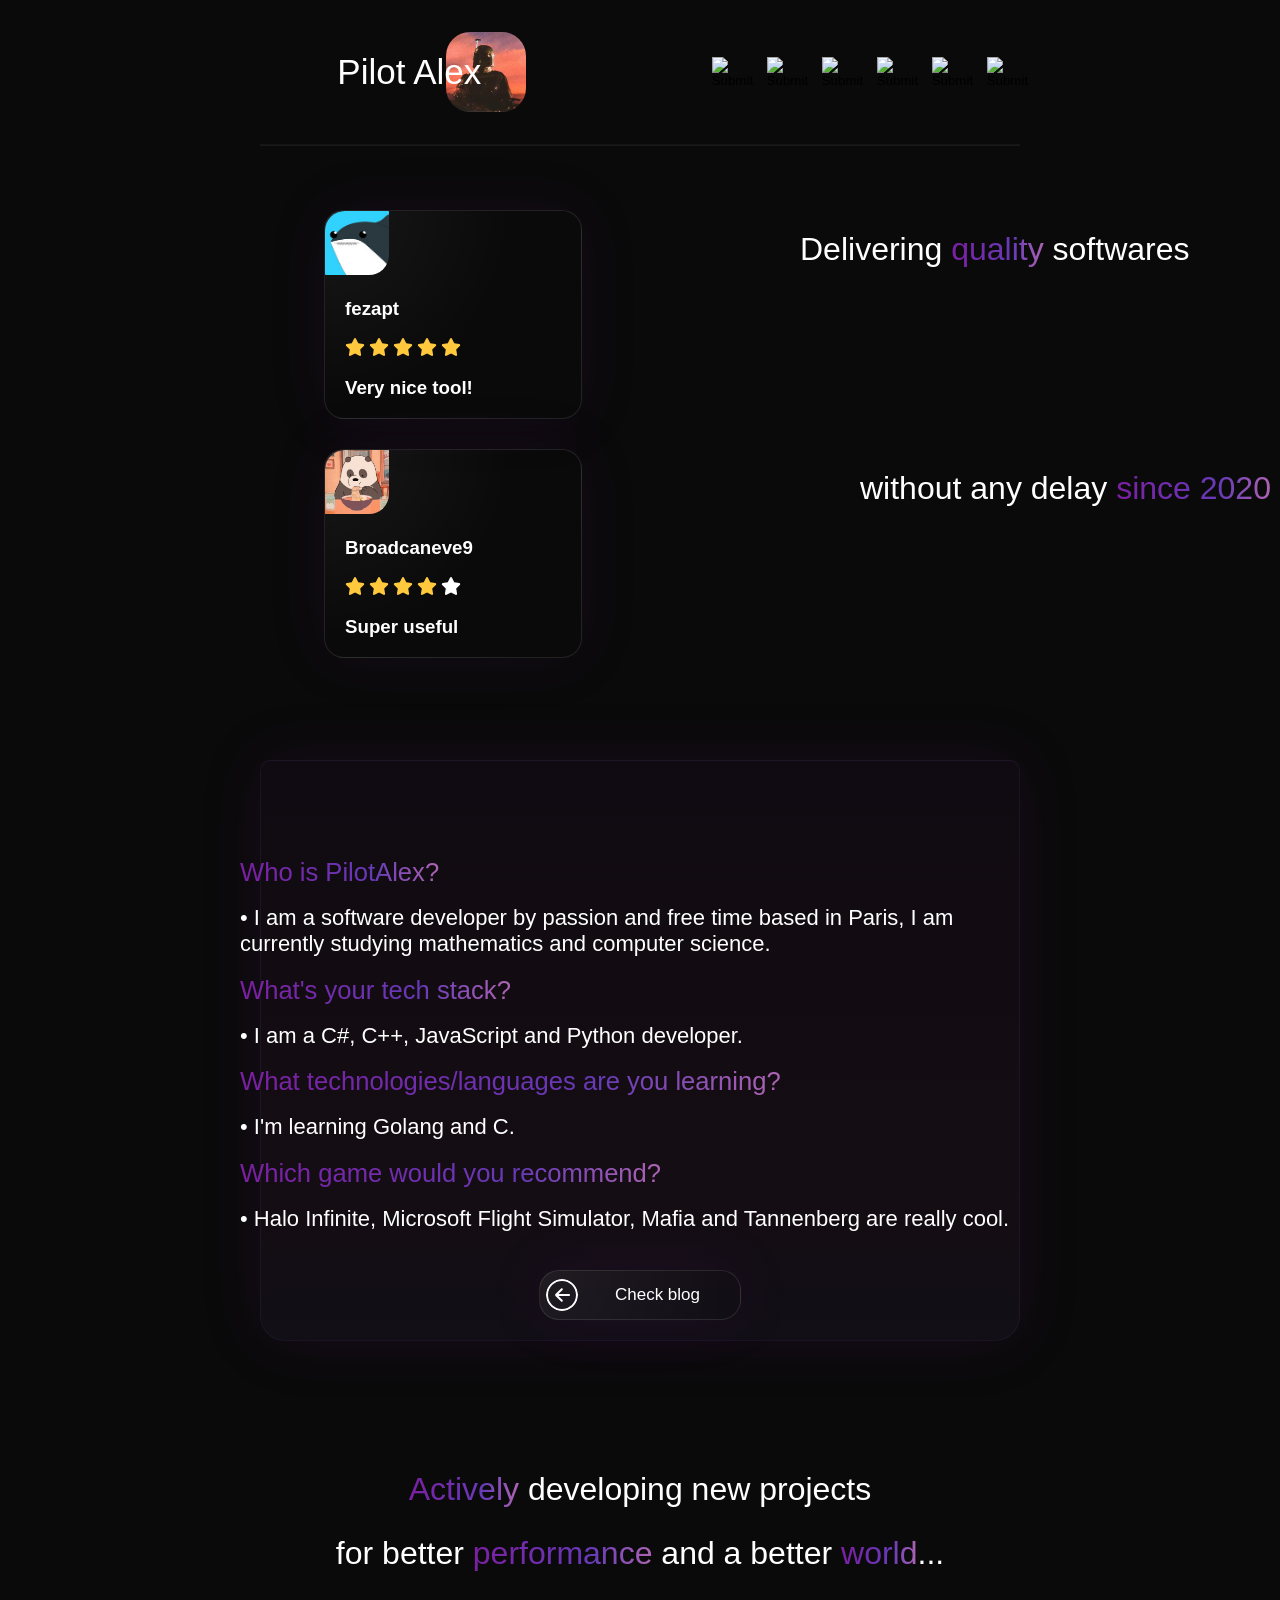
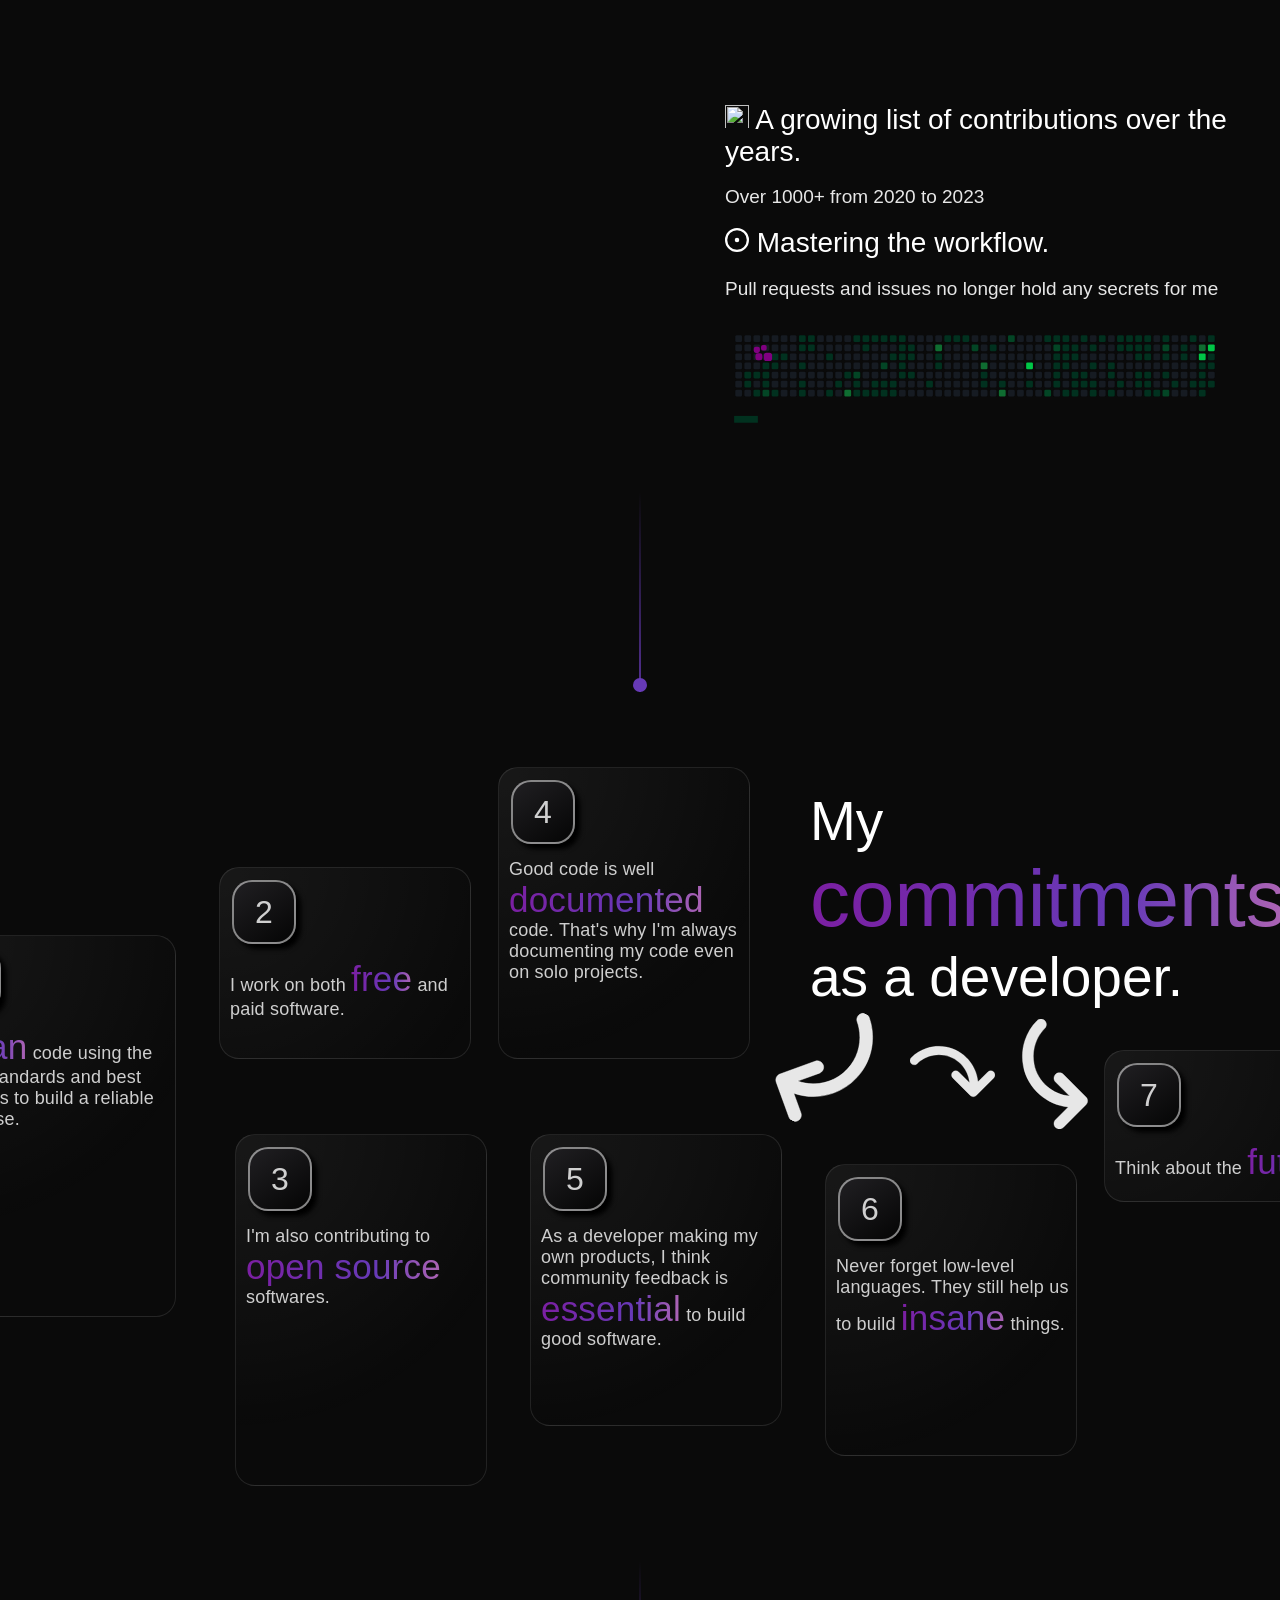
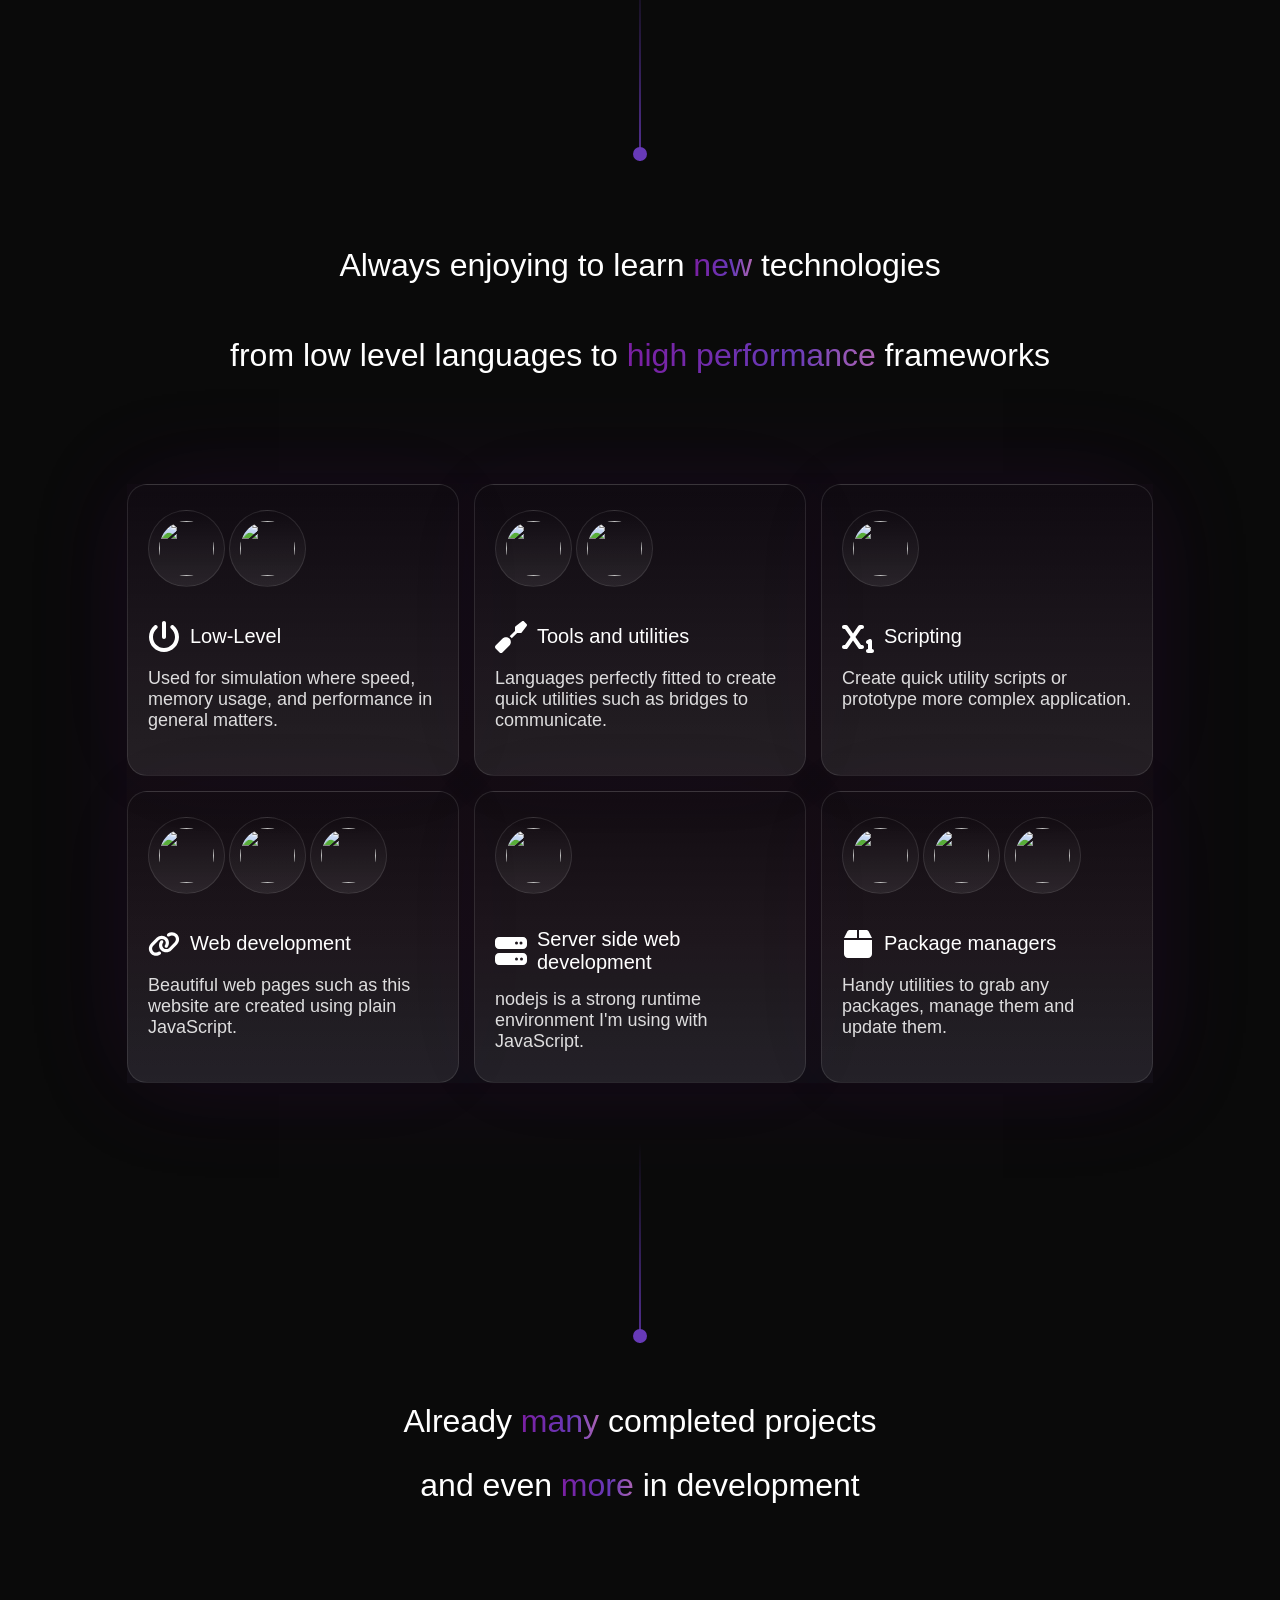
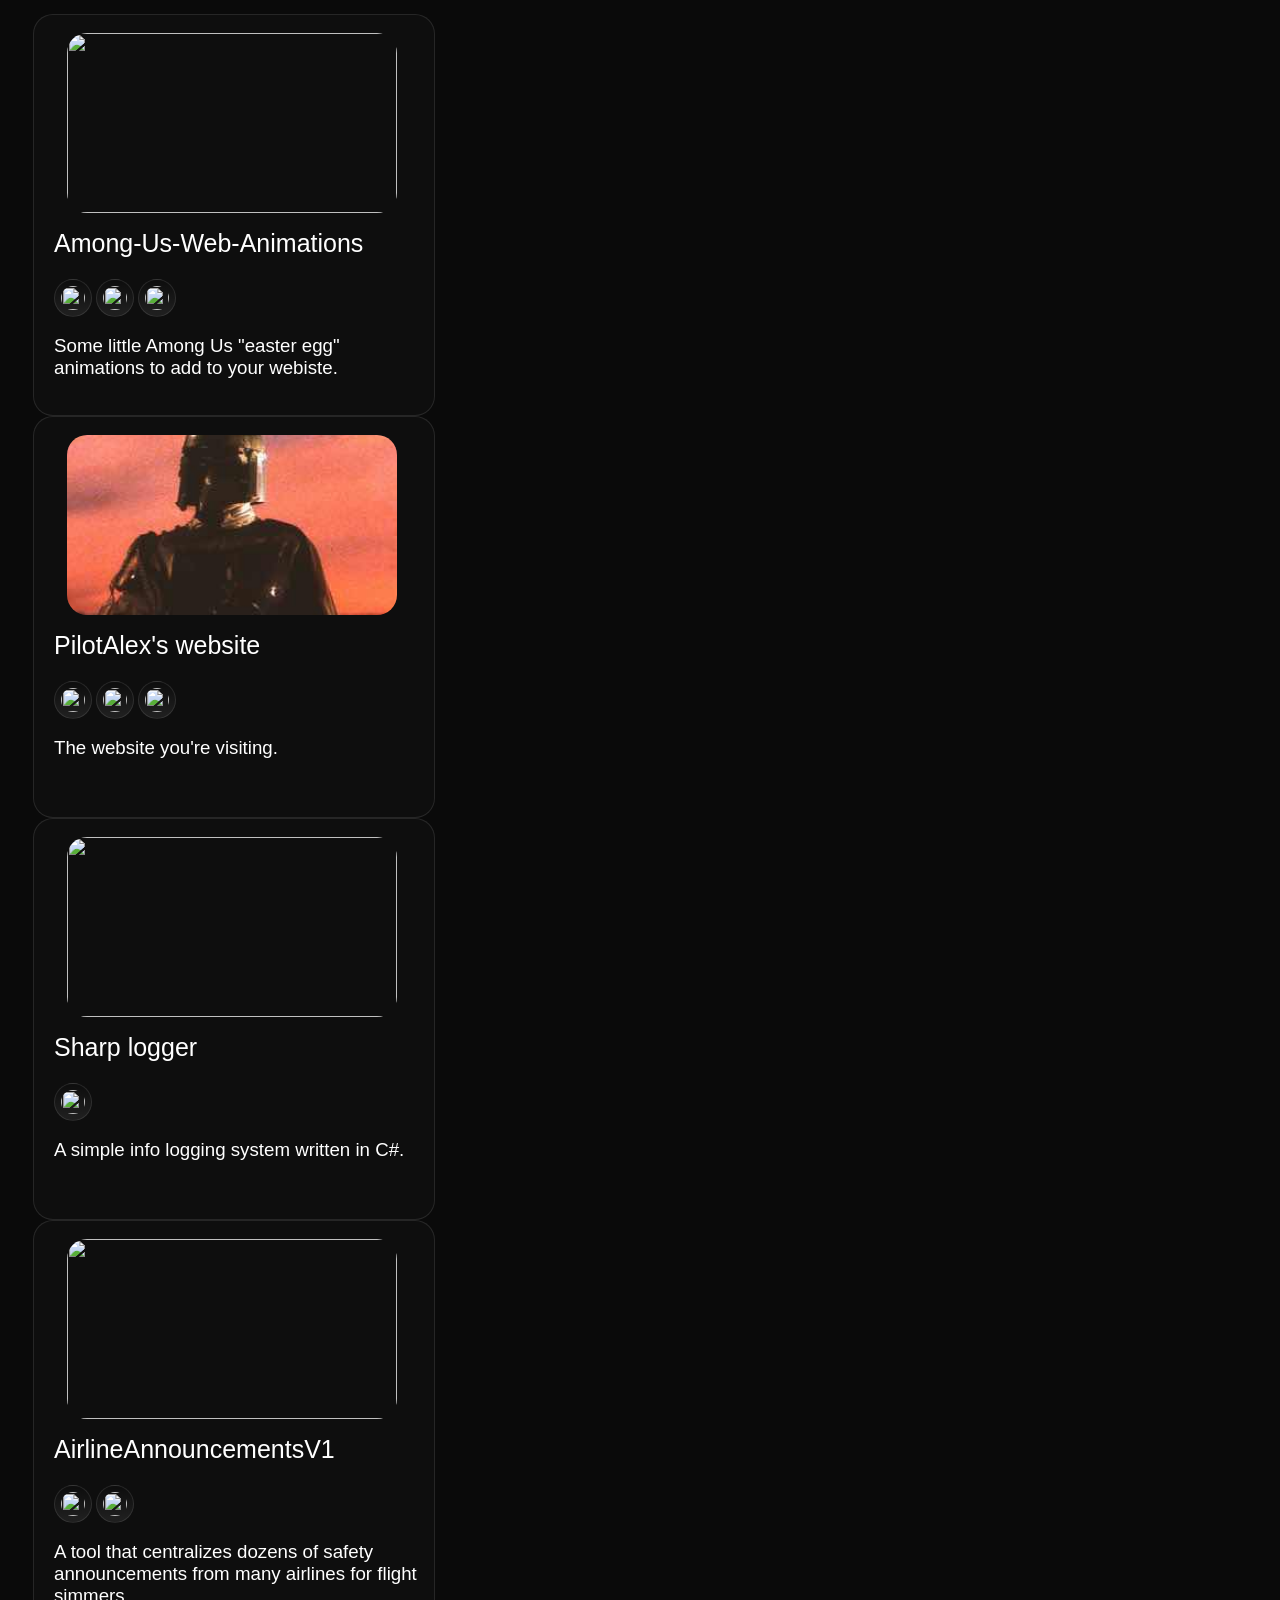
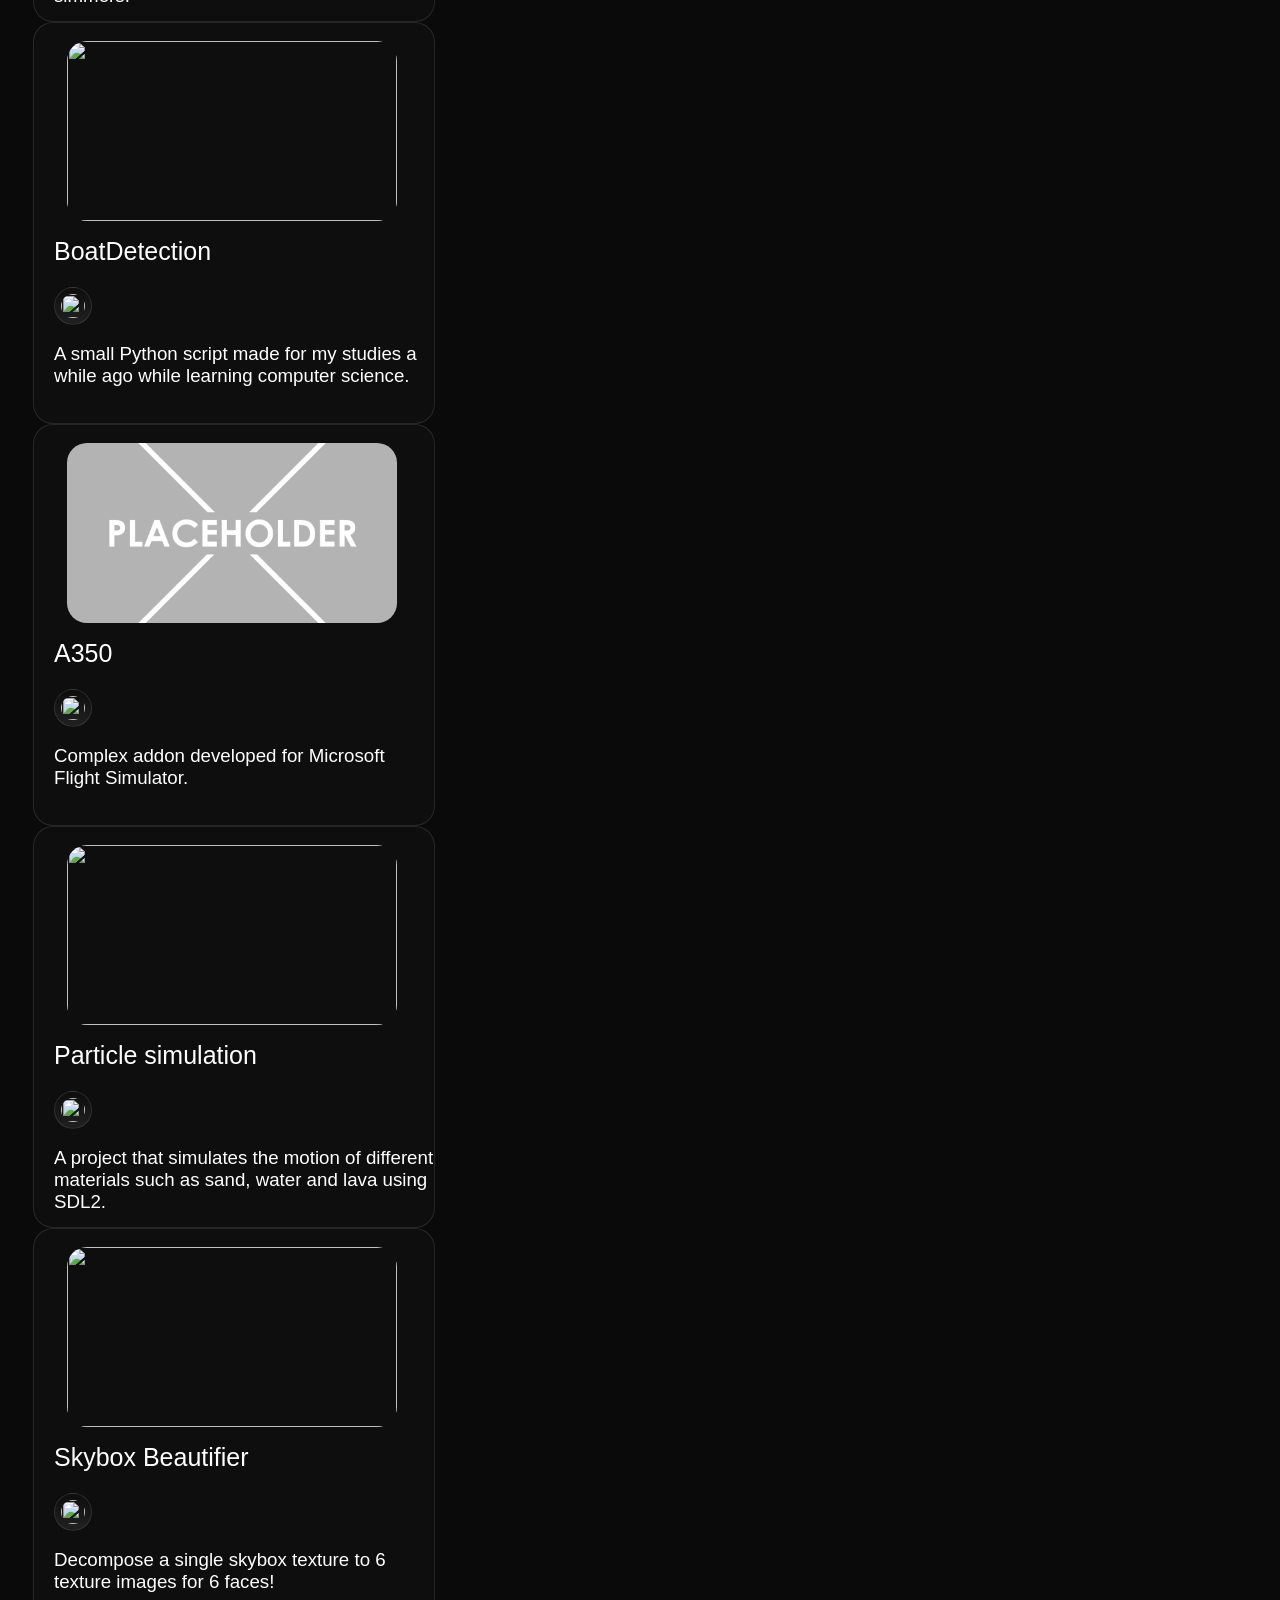
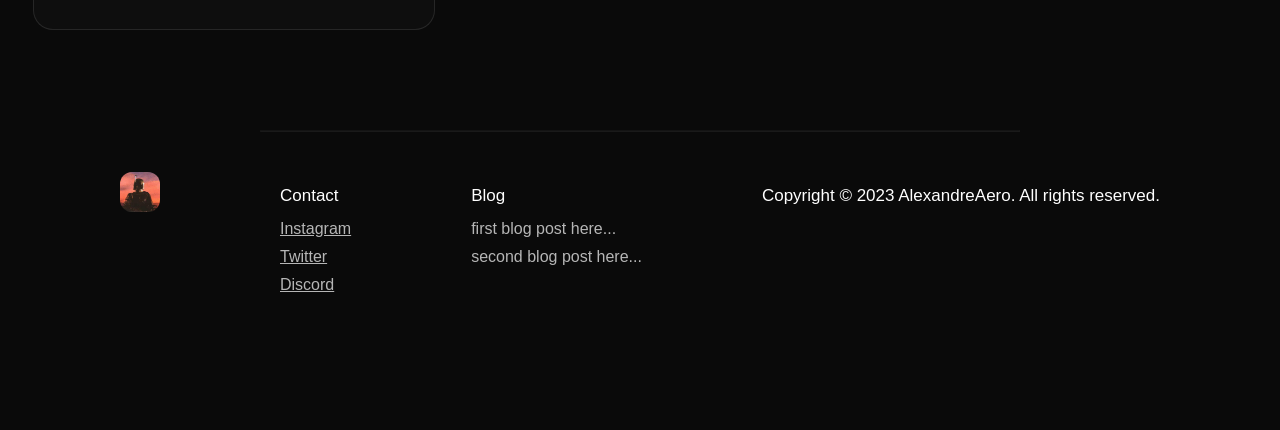
==== index.html @ b314dd68 "Improved responsiveness" ====
<!DOCTYPE html>
<html lang="en">
<head>
  <title>Pilot Alex</title>
  <meta charset="UTF-8"/>
  <meta name="viewport" content="width=device-width,initial-scale=1.0"/>
  <link href="./style.css" rel="stylesheet">
  <link href="./assets/Mandalorian.png" rel="shortcut icon">
  <script defer src="./index.js"></script>
  <script src="https://cdn.jsdelivr.net/npm/chart.js"></script>
  <link rel="stylesheet" href="https://cdnjs.cloudflare.com/ajax/libs/tiny-slider/2.9.4/tiny-slider.css">
</head>
<body>
  <div id="blob"></div>
  <div id="blur"></div>
  <header>
    <img class="logo" src="./assets/Mandalorian.png">
    <h2 class="name-text">Pilot Alex</h2>
    <div class="socials-grid">
      <input type="image" onclick="location.href='https://github.com/AlexandreAero'" src="https://raw.githubusercontent.com/gauravghongde/social-icons/master/SVG/White/Github_white.svg">
      <input type="image" onclick="location.href='https://www.instagram.com/pilotalex_28'" src="https://raw.githubusercontent.com/gauravghongde/social-icons/master/SVG/White/Instagram_white.svg">
      <input type="image" onclick="location.href='https://www.instagram.com/pilotalex_28'" src="https://raw.githubusercontent.com/gauravghongde/social-icons/master/SVG/White/Twitter_white.svg">
      <input type="image" onclick="location.href='https://www.youtube.com/channel/UC2f4gw46p9B9r5kDC93s1nA'" src="https://raw.githubusercontent.com/gauravghongde/social-icons/master/SVG/White/Youtube_white.svg">
      <input type="image" onclick="location.href='https://open.spotify.com/user/1rcw0fq6c7is8liqxb7om7obx?si=ba7511d27f4d40f8'" src="https://raw.githubusercontent.com/gauravghongde/social-icons/master/SVG/White/Spotify_white.svg">
      <input type="image" onclick="location.href='https://www.instagram.com/pilotalex_28'" src="https://raw.githubusercontent.com/gauravghongde/social-icons/master/SVG/White/Discord_white.svg">
    </div>
  </header>
  <hr>
  <div class="intro-section">
    <div id="shooting-stars-container">
      <!-- Empty for now, dyanamically added -->
    </div>
    <div class="review-grid">
      <section class="first-review">
        <img class="review-profile-picture" src="./assets/shark.png" width="64" height="64">
        <h3 class="review-username">fezapt</h3>
        <div class="stars">
          <img src="./assets/star.svg">
          <img src="./assets/star.svg">
          <img src="./assets/star.svg">
          <img src="./assets/star.svg">
          <img src="./assets/star.svg">
        </div>
        <h3 class="review-username">Very nice tool!</h3>
      </section>
      <h1 class="intro-text-1">Delivering <span class="magic-text">quality</span> softwares</h1>
      <section class="second-review">
        <img class="review-profile-picture" src="./assets/panda.png" width="64" height="64">
        <h3 class="review-username">Broadcaneve9</h3>
        <div class="stars">
          <img src="./assets/star.svg">
          <img src="./assets/star.svg">
          <img src="./assets/star.svg">
          <img src="./assets/star.svg">
          <img src="./assets/half-star.svg">
        </div>
        <h3 class="review-username">Super useful</h3>
      </section>
      <h1 class="intro-text-2">without any delay <span class="magic-text">since 2020</span></h1>
    </div>
  </div>
  <div class="bio-section">
    <div class="bio-text-content">
      <h1><span class="magic-text">Who is PilotAlex?</span></h1>
      <h2>• I am a software developer by passion and free time based in Paris, I am currently studying mathematics and computer science.</h2>
      <h1><span class="magic-text">What's your tech stack?</span></h1>
      <h2>• I am a C#, C++, JavaScript and Python developer.</h2>
      <h1><span class="magic-text">What technologies/languages are you learning?</span></h1>
      <h2>• I'm learning Golang and C.</h2>
      <h1><span class="magic-text">Which game would you recommend?</span></h1>
      <h2>• Halo Infinite, Microsoft Flight Simulator, Mafia and Tannenberg are really cool.</h2>
    </div>
    <a class="blog-button" href="./blog.html">
      <div class="blog-button-grid-content">
        <img class="blog-button-grid-content-arrow" src="./assets/left-arrow.svg">
        <h1 class="blog-button-grid-content-text">Check blog</h1>
      </div>
    </a>
  </div>
  <div class="github-stats-section">
    <h2><span class="magic-text">Actively</span> developing new projects</h2>
    <h2 class="last-text">for better <span class="magic-text">performance</span> and a better <spanc class="magic-text">world</spanc>...</h2>
    <div class="github-grid">
      <canvas id="github-commits-graph">
        <!-- Empty for now, dyanamically added -->
      </canvas>
      <div class="github-textual-stats">
        <h1 class="github-textual-stats-text-big">
          <img src="https://raw.githubusercontent.com/gauravghongde/social-icons/master/SVG/White/Github_white.svg">
          A growing list of contributions over the years.
        </h1>
        <h2 class="github-textual-stats-text-small">Over 1000+ from 2020 to 2023</h2>
        <h1 class="github-textual-stats-text-big">
          <img src="./assets/gh-issue.svg">
          Mastering the workflow.
        </h1>
        <h2 class="github-textual-stats-text-small">Pull requests and issues no longer hold any secrets for me</h2>
        <img class="snake-game-image" src="./assets/snake.svg">
      </div>
    </div>
  </div>
  <div class="section-separator">
    <div class="section-separator-line">
    </div>
    <div class="section-separator-line-end">
    </div>
  </div>
  <div class="commitment-section">
    <h1 class="commitment-intro-text">My <span class="magic-text">commitments</span> as a developer.</h1>
    <div class="commitment-section-arrow-block">
      <img src="./assets/arrow.svg">
      <img src="./assets/arrow.svg">
      <img src="./assets/arrow.svg">
    </div>
    <div class="first-commitment">
      <div class="commitment-index">
        <h1>1</h1>
      </div>
      <h2><span class="magic-text">Clean</span> code using the latest standards and best practices to build a reliable codebase.</h2>
    </div>
    <div class="second-commitment">
      <div class="commitment-index">
        <h1>2</h1>
      </div>
      <h2>I work on both <span class="magic-text">free</span> and paid software.</h2>
    </div>
    <div class="third-commitment">
      <div class="commitment-index">
        <h1>3</h1>
      </div>
      <h2>I'm also contributing to <span class="magic-text">open source</span> softwares.</h2>
    </div>
    <div class="fourth-commitment">
      <div class="commitment-index">
        <h1>4</h1>
      </div>
      <h2>Good code is well <span class="magic-text">documented</span> code. That's why I'm always documenting my code even on solo projects.</h2>
    </div>
    <div class="fifth-commitment">
      <div class="commitment-index">
        <h1>5</h1>
      </div>
      <h2>As a developer making my own products, I think community feedback is <span class="magic-text">essential</span> to build good software.</h2>
    </div>
    <div class="sixth-commitment">
      <div class="commitment-index">
        <h1>6</h1>
      </div> 
      <h2>Never forget low-level languages. They still help us to build <span class="magic-text">insane</span> things.</h2>
    </div>
    <div class="seventh-commitment">
      <div class="commitment-index">
        <h1>7</h1>
      </div> 
      <h2>Think about the <span class="magic-text">future</span>!</h2>
    </div>
  </div>
  <div class="section-separator">
    <div class="section-separator-line">
    </div>
    <div class="section-separator-line-end">
    </div>
  </div>
  <div class="tech-section">
    <h2>Always enjoying to learn <span class="magic-text">new</span> technologies</h2>
    <h2 class="last-text">from low level languages to <span class="magic-text">high performance</span> frameworks</h2>
    <div class="tech-section-grid">
      <div class="tech-tile">
        <div class="tech-tile-images-container">
          <img class="tech-tile-image" src="https://raw.githubusercontent.com/devicons/devicon/master/icons/cplusplus/cplusplus-original.svg">
          <img class="tech-tile-image" src="https://raw.githubusercontent.com/devicons/devicon/master/icons/c/c-original.svg">
        </div>
        <div class="tech-tile-info">
          <h1>
            <img src="./assets/power.svg">
            Low-Level
          </h1>
          <h2>Used for simulation where speed, memory usage, and performance in general matters.</h2>
        </div>
      </div>
      <div class="tech-tile">
        <div class="tech-tile-images-container">
          <img class="tech-tile-image" src="https://raw.githubusercontent.com/devicons/devicon/master/icons/csharp/csharp-original.svg">
          <img class="tech-tile-image" src="https://raw.githubusercontent.com/devicons/devicon/master/icons/go/go-original.svg">
        </div>
        <div class="tech-tile-info">
          <h1>
            <img src="./assets/screw-driver.svg">
            Tools and utilities
          </h1>
          <h2>Languages perfectly fitted to create quick utilities such as bridges to communicate.</h2>
        </div>
      </div>
      <div class="tech-tile">
        <div class="tech-tile-images-container">
          <img class="tech-tile-image" src="https://raw.githubusercontent.com/devicons/devicon/master/icons/python/python-original.svg">
        </div>
        <div class="tech-tile-info">
          <h1>
            <img src="./assets/subscript.svg">
            Scripting
          </h1>
          <h2>Create quick utility scripts or prototype more complex application.</h2>
        </div>
      </div>
      <div class="tech-tile">
        <div class="tech-tile-images-container">
          <img class="tech-tile-image" src="https://raw.githubusercontent.com/devicons/devicon/master/icons/javascript/javascript-original.svg">
          <img class="tech-tile-image" src="https://raw.githubusercontent.com/devicons/devicon/master/icons/html5/html5-original.svg">
          <img class="tech-tile-image" src="https://raw.githubusercontent.com/devicons/devicon/master/icons/css3/css3-original.svg">
        </div>
        <div class="tech-tile-info">
          <h1>
            <img src="./assets/link.svg">
            Web development
          </h1>
          <h2>Beautiful web pages such as this website are created using plain JavaScript.</h2>
        </div>
      </div>
      <div class="tech-tile">
        <div class="tech-tile-images-container">
          <img class="tech-tile-image" src="https://raw.githubusercontent.com/devicons/devicon/master/icons/nodejs/nodejs-original.svg">
        </div>
        <div class="tech-tile-info">
          <h1>
            <img src="./assets/server.svg">
            Server side web development
          </h1>
          <h2>nodejs is a strong runtime environment I'm using with JavaScript.</h2>
        </div>
      </div>
      <div class="tech-tile">
        <div class="tech-tile-images-container">
          <img class="tech-tile-image" src="https://pypi.org/static/images/logo-small.2a411bc6.svg">
          <img class="tech-tile-image" src="https://vcpkg.io/assets/mark/mark.svg">
          <img class="tech-tile-image" src="https://raw.githubusercontent.com/devicons/devicon/1119b9f84c0290e0f0b38982099a2bd027a48bf1/icons/npm/npm-original-wordmark.svg">
        </div>
        <div class="tech-tile-info">
          <h1>
            <img src="./assets/box.svg">
            Package managers
          </h1>
          <h2>Handy utilities to grab any packages, manage them and update them.</h2>
        </div>
      </div>
    </div>
  </div>
  <div class="section-separator">
    <div class="section-separator-line">
    </div>
    <div class="section-separator-line-end">
    </div>
  </div>
  <div class="projects-section">
    <h2>Already <span class="magic-text">many</span> completed projects</h2>
    <h2 class="last-text">and even <span class="magic-text">more</span> in development</h2>
    <div class="projects-carousel">
      <div class="project-tile" onclick="location.href='https://github.com/AlexandreAero/Among-Us-Web-Animations'">
        <img src="https://user-images.githubusercontent.com/66020831/113479556-1563de00-9490-11eb-92fe-ac680ecac059.png">
        <div class="project-data-container">
          <h2>Among-Us-Web-Animations</h2>
          <img src="https://raw.githubusercontent.com/devicons/devicon/master/icons/javascript/javascript-original.svg">
          <img src="https://raw.githubusercontent.com/devicons/devicon/master/icons/css3/css3-original.svg">
          <img src="https://raw.githubusercontent.com/devicons/devicon/master/icons/html5/html5-original.svg">
          <h3>Some little Among Us "easter egg" animations to add to your webiste.</h3>
        </div>
      </div>
      <div class="project-tile" onclick="location.href='https://github.com/AlexandreAero/alexandreaero.github.io'">
        <img src="./assets/Mandalorian.png">
        <div class="project-data-container">
          <h2>PilotAlex's website</h2>
          <img src="https://raw.githubusercontent.com/devicons/devicon/master/icons/javascript/javascript-original.svg">
          <img src="https://raw.githubusercontent.com/devicons/devicon/master/icons/css3/css3-original.svg">
          <img src="https://raw.githubusercontent.com/devicons/devicon/master/icons/html5/html5-original.svg">
          <h3>The website you're visiting.</h3>
        </div>
      </div>
      <div class="project-tile" onclick="location.href='https://github.com/AlexandreAero/sharp-logger'">
        <img src="https://user-images.githubusercontent.com/66020831/246881738-950b138c-74ab-46f9-9144-3d82f9bf9785.png">
        <div class="project-data-container">
          <h2>Sharp logger</h2>
          <img src="https://raw.githubusercontent.com/devicons/devicon/master/icons/csharp/csharp-original.svg">
          <h3>A simple info logging system written in C#.</h3>
        </div>
      </div>
      <div class="project-tile" onclick="location.href='https://example.com'">
        <img src="https://user-images.githubusercontent.com/66020831/212474151-f75587a7-8c9f-42d0-8449-b6fa91d86807.png">
        <div class="project-data-container">
          <h2>AirlineAnnouncementsV1</h2>
          <img src="https://raw.githubusercontent.com/devicons/devicon/master/icons/javascript/javascript-original.svg">
          <img src="https://raw.githubusercontent.com/devicons/devicon/master/icons/go/go-original.svg">
          <h3>A tool that centralizes dozens of safety announcements from many airlines for flight simmers.</h3>
        </div>
      </div>
      <div class="project-tile" onclick="location.href='https://github.com/AlexandreAero/Boat-Detection'">
        <img src="https://user-images.githubusercontent.com/66020831/190869769-fa9cea3d-6e69-46a5-abcd-a9b5a5e9342f.png">
        <div class="project-data-container">
          <h2>BoatDetection</h2>
          <img src="https://raw.githubusercontent.com/devicons/devicon/master/icons/python/python-original.svg">
          <h3>A small Python script made for my studies a while ago while learning computer science.</h3>
        </div>
      </div>
      <div class="project-tile" onclick="location.href='https://example.com'">
        <img src="./assets/placeholder.png">
        <div class="project-data-container">
          <h2>A350</h2>
          <img src="https://raw.githubusercontent.com/devicons/devicon/master/icons/cplusplus/cplusplus-original.svg">
          <h3>Complex addon developed for Microsoft Flight Simulator.</h3>
        </div>
      </div>
      <div class="project-tile" onclick="location.href='https://github.com/AlexandreAero/particle-simulation-cpp'">
        <img src="https://user-images.githubusercontent.com/66020831/247111350-423f1891-3521-4a0d-8a6f-264e16b4664b.png">
        <div class="project-data-container">
          <h2>Particle simulation</h2>
          <img src="https://raw.githubusercontent.com/devicons/devicon/master/icons/cplusplus/cplusplus-original.svg">
          <h3>A project that simulates the motion of different materials such as sand, water and lava using SDL2.</h3>
        </div>
      </div>
      <div class="project-tile" onclick="location.href='https://github.com/AlexandreAero/skybox-beautifier'">
        <img src="https://user-images.githubusercontent.com/66020831/208423648-5562a49d-362d-4be4-a8b5-b11a86f7ce4d.png">
        <div class="project-data-container">
          <h2>Skybox Beautifier</h2>
          <img src="https://raw.githubusercontent.com/devicons/devicon/master/icons/javascript/javascript-original.svg">
          <h3>Decompose a single skybox texture to 6 texture images for 6 faces!</h3>
        </div>
      </div>
    </div>
  </div>
  <hr>
  <footer>
    <nav>
      <img class="footer-logo" src="./assets/Mandalorian.png">
      <div class="footer-contact">
        <h1>Contact</h1>
        <a href="https://www.instagram.com/pilotalex_28">Instagram</a>
        <a href="https://www.instagram.com/pilotalex_28">Twitter</a>
        <a href="https://www.instagram.com/pilotalex_28">Discord</a>
      </div>
      <div class="footer-blog-posts">
        <h1>Blog</h1>
        <a>first blog post here...</a>
        <a>second blog post here...</a>
      </div>
      <div class="footer-copyrights">
        <h2>Copyright © 2023 AlexandreAero. All rights reserved.</h2>
      </div>
    </nav>
  </footer>
  <script src="https://cdnjs.cloudflare.com/ajax/libs/tiny-slider/2.9.2/min/tiny-slider.js"></script>
  <script src="./vanilla-tilt.js"></script>
</body>
</html>
---- style.css ----
:root {
  --background-color-dark: rgb(10, 10, 10);
  --background-color-light: rgb(222, 222, 222);
  --purple: rgb(123, 31, 162);
  --violet: rgb(103, 58, 183);
  --pink: rgb(244, 143, 177);
  --stars-yellow: rgb(255, 200, 61);
  --font: 'Rubik', sans-serif;
}

h1,
h2,
h3 {
  font-family: var(--font);
  color: white;
}

h1 {
  font-weight: 400;
  font-size: clamp(2em, 2vw, 3em);
}

h2 {
  font-weight: 100;
  font-size: clamp(2em, 1vw, 1em);
}

body {
  background-color: var(--background-color-dark);
}

header {
  display: grid;
  grid-template-columns: repeat(auto-fit, minmax(200px, 1fr));
  align-items: center;
  height: 128px;
}

footer {
  margin-top: 40px;
  height: 250px;
}

nav {
  display: flex;
  gap: 120px;
  justify-content: center;
}

hr {
  width: 60%;
  opacity: 0.07;
}

/*#blob {
  background-color: white;
  height: 100px;
  aspect-ratio: 1;
  position: fixed;
  left: 50%;
  top: 50%;
  translate: -50% -50%;
  border-radius: 50%;
  background: linear-gradient(
    to right,
    aquamarine,
    mediumpurple
  );
  animation: rotate 20s infinite;
}*/

/*#blur {
  width: 100%;
  height: 100%;
  position: fixed;
  z-index: 2;
  backdrop-filter: blur(200px);
}*/

.section-separator {
  margin-top: 60px;
  margin-bottom: 60px;
  height: 200px;
  display: flex;
  flex-direction: column;
  justify-content: center;
  align-items: center;
  position: relative;
}

.section-separator-line {
  flex-grow: 1;
  width: 2px;
  background: linear-gradient(180deg, rgba(255,255,255,0) 0%, rgba(103,58,183,0.8) 100%);
  margin: auto;
}

.section-separator-line-end {
  height: 14px;
  width: 14px;
  background-color: var(--violet);
  border-radius: 999px;
  margin: auto;
  position: absolute;
  bottom: 0;
  left: 50%;
  transform: translateX(-50%);
}

.magic-text {
  animation: background-pan 3s linear infinite;
  background: linear-gradient(
    to right,
    var(--purple),
    var(--violet),
    var(--pink),
    var(--purple)
  );
  background-size: 200%;
  background-clip: initial;
  -webkit-background-clip: text;
  -webkit-text-fill-color: transparent;
  white-space: nowrap;
}

.logo {
  margin-left: 438px;
  border-radius: 30%;
  height: 80px;
  width: 80px;
}

.name-text {
  margin-left: -92px;
  font-size: 35px;
}

.socials-grid {
  margin-left: -139px;
  display: grid;
  grid-template-columns: repeat(6, 55px);
}

.socials-grid > input:hover {
  transition-duration: 0.2s;
  opacity: 0.7;
}

#shooting-stars-container {
  position: absolute;
  width: 100%;
  height: 100%;
  transform: rotateZ(40deg);
  overflow: hidden;
}

.shooting-star {
  position: absolute;
  left: 50%;
  top: 50%;
  height: 4px;
  background: linear-gradient(-45deg, #ffffff39, rgba(0, 0, 255, 0));
  border-radius: 999px;
  filter: drop-shadow(0 0 6px #699BFF);
  animation: tail 1.5s ease-in-out 1, falling 1.5s ease-in-out 1;
}

.shooting-star::before,
.shooting-star::after {
  content: '';
  position: absolute;
  top: calc(50% - 2px);
  right: 0;
  height: 4px;
  background: linear-gradient(-45deg, rgba(0, 0, 255, 0), #ffffff6f, rgba(0, 0, 255, 0));
  border-radius: 100%;
  transform: translateX(50%) rotateZ(45deg);
  animation: shining 1.5s ease-in-out 1;
}

.shooting-star::after {
  transform: translateX(50%) rotateZ(-45deg);
}

.intro-section {
  width: 100%;
  height: 550px;
  position: relative;
  margin-top: 64px;
}

.review-grid {
  white-space: nowrap;
  margin-left: 25%;
  display: grid;
  grid-template-columns: 386px 500px;
  row-gap: 30px;
}

.stars {
  width: 20px;
  height: 20px;
  fill: var(--stars-yellow);
  margin-left: 20px;
}

.review-username {
  margin-left: 20px;
}

.review-profile-picture {
  border-radius: 20px 0px 20px 0px;
}

.intro-text-1 {
  margin-left: 90px;
}

.intro-text-2 {
  margin-left: 150px;
}

.first-review,
.second-review {
  box-shadow: 0px 0px 60px rgb(123 31 162 / 10%);
  border: 1px solid rgba(255, 255, 255, 0.1);
  border-radius: 20px;
  width: fit-content;
  height: fit-content;
  min-width: 256px;
  background: radial-gradient(
    400px circle at 0px 0px,
    rgba(255, 255, 255, 0.06), 
    transparent 50%
  );
}

.bio-section {
  box-shadow: 0px 0px 65px rgba(132, 31, 162, 0.12);
  background: linear-gradient(
    180deg, 
    rgba(132, 31, 162, 0.05) 0%,
    rgba(195, 75, 189, 0.05) 50%,
    rgba(220, 80, 200, 0.05) 75%, 
    rgba(164, 110, 250, 0.05) 100%
  );
  display: flex;
  flex-direction: column;
  align-items: center;
  width: 60%;
  justify-content: center;
  border-radius: 10px 10px 25px 25px;
  margin-left: auto;
  margin-right: auto;
  border: 1px solid rgba(164, 110, 250, 0.08);
}

.bio-text-content {
  width: 40%;
  font-size: 11px;
  text-align: left;
  margin-top: 80px;
  inline-size: 800px;
}

.blog-button {
  background: radial-gradient(400px circle at 0px 0px, rgba(255, 255, 255, 0.06), transparent 50%);
  box-shadow: 0px 0px 60px rgb(123 31 162 / 10%);
  border: 1px solid rgba(255, 255, 255, 0.1);
  border-radius: 20px;
  cursor: pointer;
  width: 200px;
  height: 48px;
  color: white;
  text-decoration: none;
  display: flex;
  align-items: center;
  justify-content: center;
  margin-top: 20px;
  margin-bottom: 20px;
  font-family: var(--font);
  font-weight: 700;
  font-size: 17px;
  transition: all 0.2s ease-in-out;
}

.blog-button-grid-content {
  display: grid;
  grid-template-columns: 35px 155px;
  justify-content: space-evenly;
  justify-items: center;
  align-items: center;
}

.blog-button-grid-content-text {
  font-size: 17px;
}

.blog-button-grid-content-arrow {
  width: 32px;
  height: 32px;
  border-radius: 999px;
}

.blog-button:hover {
  animation: blog-button-larger 0.5s forwards;
}

.github-stats-section {
  margin-top: 130px;
}

.github-stats-section > h2:not(.last-text) {
  text-align: center;
}

.last-text {
  text-align: center;
  margin-bottom: 110px;
}

.github-grid {
  display: grid;
  grid-template-columns: 700px 580px;
  justify-content: center;
  align-items: center;
  gap: 50px;
}

#github-commits-graph {
  width: 700px !important;
  height: 350px !important;
}

.github-textual-stats-text-big {
  font-size: 28px;
}

.github-textual-stats-text-small {
  font-size: 19px;
  color: rgba(255, 255, 255, 0.9);
}

.github-textual-stats-text-big > img:not(.snake-game-image),
.github-textual-stats-text-big > svg {
  height: 24px;
  width: 24px;
}

.snake-game-image {
  width: 500px;
}

.commitment-section {
  display: grid;
  grid-template-columns: repeat(5, 250px);
  justify-content: center;
  gap: 45px;
}

.commitment-intro-text {
  font-size: 55px;
  inline-size: 490px;
  grid-column: 4;
  grid-row: 1;
}

.commitment-intro-text > .magic-text {
  font-size: 80px;
}

.commitment-section-arrow-block {
  grid-template-columns: 50px 50px 50px;
  grid-column: 4;
  grid-row: 1;
  display: grid;
  align-items: flex-end;
  justify-content: center;
  gap: 80px;
}

.commitment-section-arrow-block :nth-child(1) {
  width: 128px;
  height: 128px;
  transform: translateY(55px) translateX(-20px) rotate(205deg);
}

.commitment-section-arrow-block :nth-child(2) {
  width: 85px;
  height: 85px;
  transform: translateY(40px) rotate(90deg);
}

.commitment-section-arrow-block :nth-child(3) {
  width: 110px;
  height: 110px;
  transform: translateY(55px) translateX(-40px) rotateX(180deg) rotateY(0deg);
}

.first-commitment,
.second-commitment,
.third-commitment,
.fourth-commitment,
.fifth-commitment,
.sixth-commitment,
.seventh-commitment {
  border-radius: 20px;
  border: 1px solid rgba(255, 255, 255, 0.1);
  background: radial-gradient( 
    600px circle at 0px 0px,
    rgba(255, 255, 255, 0.06), 
    transparent 50%
  );
  margin: 15px;
}

.commitment-index {
  display: flex;
  align-items: center;
  justify-content: center;
  margin-top: 12px;
  margin-left: 12px;
  width: 60px;
  height: 60px;
  border-radius: 20px;
  border: 2px solid rgba(255, 255, 255, 0.5);
  box-shadow: 5px 5px 5px black;
  background-image: linear-gradient(145deg, #201f22, #050505);
}

.commitment-index > h1 {
  text-align: center;
  margin-bottom: 10px;
  margin: 0;
  color: rgba(255, 255, 255, 0.8);
}

.commitment-section > div > h2 > span {
  text-align: left;
  word-break: break-word;
  font-size: 35px;
}

.commitment-section > div > h2 {
  text-align: left;
  margin-left: 10px;
  word-break: break-word;
  color: rgba(255, 255, 255, 0.8);
  font-size: 18px;
  letter-spacing: 0.2px;
}

.first-commitment {
  width: 250px;
  height: 380px;
  grid-column: 1;
  grid-row: 1 / span 2;
  justify-self: center;
  align-self: center;
}

.second-commitment {
  width: 250px;
  height: 190px;
  grid-column: 2;
  grid-row: 1 / span 1;
  justify-self: center;
  align-self: flex-end;
}

.third-commitment {
  width: 250px;
  height: 350px;
  grid-column: 2;
  grid-row: 2;
  justify-self: flex-start;
  align-self: flex-start;
}

.fourth-commitment {
  width: 250px;
  height: 290px;
  grid-column: 3;
  grid-row: 1;
  justify-self: flex-end;
  align-self: flex-start;
}

.fifth-commitment {
  width: 250px;
  height: 290px;
  grid-column: 3;
  grid-row: 2;
  justify-self: flex-start;
  align-self: flex-start;
}

.sixth-commitment {
  width: 250px;
  height: 290px;
  grid-column: 4;
  grid-row: 2;
  justify-self: flex-start;
  align-self: center;
}

.seventh-commitment {
  width: 250px;
  height: 150px;
  grid-column: 5;
  grid-row: 1 / span 2;
  justify-self: center;
  align-self: center; 
}

.tech-section {
  display: flex;
  flex-direction: column;
  align-items: center;
  position: relative;
}

.tech-section > h2 {
  text-align: center;
}

.tech-section-grid {
  display: grid;
  grid-template-columns: repeat(3, 1fr);
  grid-template-rows: auto;
  box-sizing: border-box;
  justify-items: center;
  align-content: space-evenly;
  justify-content: center;
  align-items: center;
  text-align: center;
  width: fit-content;
  height: fit-content;
  gap: 15px;
  box-shadow: 0px 0px 100px rgba(132, 31, 162, 0.12);
  background: linear-gradient(
    180deg, 
    rgba(132, 31, 162, 0.05) 0%,
    rgba(195, 75, 189, 0.05) 50%,
    rgba(220, 80, 200, 0.05) 75%, 
    rgba(164, 110, 250, 0.05) 100%
  );
}

.tech-tile {
  width: 330px;
  height: 290px;
  text-align: left;
  border: 1px solid rgba(255, 255, 255, 0.1);
  box-shadow: 0px 0px 100px rgba(123, 31, 162, 0.03);
  border-radius: 20px;
  background: linear-gradient(rgba(255, 255, 255, 0) 0%, rgba(255, 255, 255, 0.08) 100%);
}

.tech-tile-images-container {
  margin-top: 25px;
  margin-left: 20px;
}

.tech-tile-image {
  width: 55px;
  height: 55px;
  border-radius: 999px;
  background: linear-gradient(rgba(255, 255, 255, 0) 0%, rgba(255, 255, 255, 0.08) 100%);
  border: 1px solid rgba(255, 255, 255, 0.1);
  padding: 10px;
}

.tech-tile-info {
  padding: 20px 20px;
}

.tech-tile-info > h1 {
  font-size: 20px;
  color: white;
  display: flex;
  align-items: center;
  gap: 10px;
}

.tech-tile-info > h2 {
  font-size: 18px;
  color: rgba(255, 255, 255, 0.85);
}

.tech-tile-info > h1 > img {
  width: 32px;
  height: 32px;
}

.projects-section {
  position: relative;
  margin-bottom: 100px;
}

.projects-section > h2:not(.last-text) {
  text-align: center;
}

.project-tile {
  background-color: rgba(255, 255, 255, 0.02);
  border: 1px solid rgba(255, 255, 255, 0.1);
  border-radius: 20px;
  cursor: pointer;
  position: relative;
  margin-left: 25px;
  height: 400px;
  width: 400px;
}

.project-tile::before {
  background: radial-gradient(
    400px circle at var(--mouse-x) var(--mouse-y),
    rgba(255, 255, 255, 0.06),
    transparent 40%
  );
  border-radius: inherit;
  content: "";
  height: 100%;
  left: 0px;
  opacity: 0;
  position: absolute;
  top: 0px;
  transition: opacity 500ms;
  width: 100%;
  z-index: 2;
}

.project-tile:hover::before {
  opacity: 1;
}

.project-tile > img {
  width: 330px;
  height: 180px;
  border-radius: 20px;
  transform: translate(10%, 10%);
  object-fit: cover;
}

.project-data-container {
  margin-left: 20px;
}

.project-data-container > img {
  width: 24px;
  height: 24px;
  border-radius: 999px;
  background: linear-gradient(rgba(255, 255, 255, 0) 0%, rgba(255, 255, 255, 0.08) 100%);
  border: 1px solid rgba(255, 255, 255, 0.1);
  padding: 6px;
}

.project-data-container > h2 {
  margin-top: 30px;
  font-size: 25px;
}

.project-data-container > h3 {
  font-weight: 100;
}

.footer-logo {
  border-radius: 30%;
  height: 40px;
  width: 40px;
}

.footer-contact > a,
.footer-blog-posts > a {
  display: block;
  margin-bottom: 10px;
  color: rgba(255, 255, 255, 0.7);
  font-family: var(--font);
}

.footer-blog-posts > h1,
.footer-contact > h1,
.footer-copyrights > h2 {
  font-size: 17px;
}

.tns-nav {
  display: none;
}

@keyframes tail {
  0% {
    width: 0;
  }
  30% {
    width: 100px;
  }
  100% {
    width: 0;
  }
}

@keyframes falling {
  0% {
    transform: translateX(0);
  }
  100% {
    transform: translateX(300px);
  }
}

@keyframes shining {
  0% {
    width: 0;
  }
  50% {
    width: 30px;
  }
  100% {
    width: 0;
  }
}

@keyframes background-pan {
  from {
    background-position: 0% center;
  }
  to {
    background-position: -200% center;
  }
}

@keyframes blog-button-larger {
  to {
    width: 250px;
  }
}

@keyframes rotate {
  from {
    rotate: 0deg;
  }
  50% {
    scale: 1 1.5;
  }
  to {
    rotate: 360deg;
  }
}

@media (min-width: 320px) and (max-width: 480px) {
  h2 {
    font-size: 26px;
  }

  header {
    height: 290px;
    text-align: center;
  }

  nav {
    gap: 0px;
  }

  .logo {
    display: block;
    margin: auto;
  }

  .socials-grid {
    margin-left: 0px;
    justify-content: center;
  }

  .name-text {
    margin-top: 0px;
    margin-bottom: 0px;
    text-align: center;
    margin-left: 0px;
    font-size: 30px;
  }

  .bio-text-content {
    font-size: 10px;
    inline-size: 85%;
  }

  .bio-section {
    width: 80%;
  }

  .tech-section-grid {
    grid-template-columns: repeat(1, 1fr);
  }

  .github-grid {
    grid-template-columns: repeat(1, 1fr);
  }

  .github-textual-stats > h1 {
    text-align: center;
    font-size: 20px;
  }

  .github-textual-stats > h2 {
    text-align: center;
    font-size: 15px;
  }

  .snake-game-image {
    display: block;
    width: 400px;
    margin: auto;
  }

  #github-commits-graph {
    margin: auto;
    width: 400px !important;
    height: 225px !important;
  }

  .intro-section {
    margin-bottom: 120px;
  }

  .review-grid {
    margin-left: 0px;
    justify-items: center;
    grid-template-columns: repeat(1, 1fr);
  }

  .intro-text-2,
  .intro-text-1 {
    font-size: 29px;
    margin-left: 0px;
  }

  .bio-text-content {
    margin-top: 20px;
  }

  .bio-text-content > h1 > span {
    display: block;
    font-size: 22px;
    word-break: break-word; 
  }

  .bio-text-content > h2 {
    font-size: 18px;
  }

  /* Temporary */
  .commitment-section {
    display: none;
  }
}
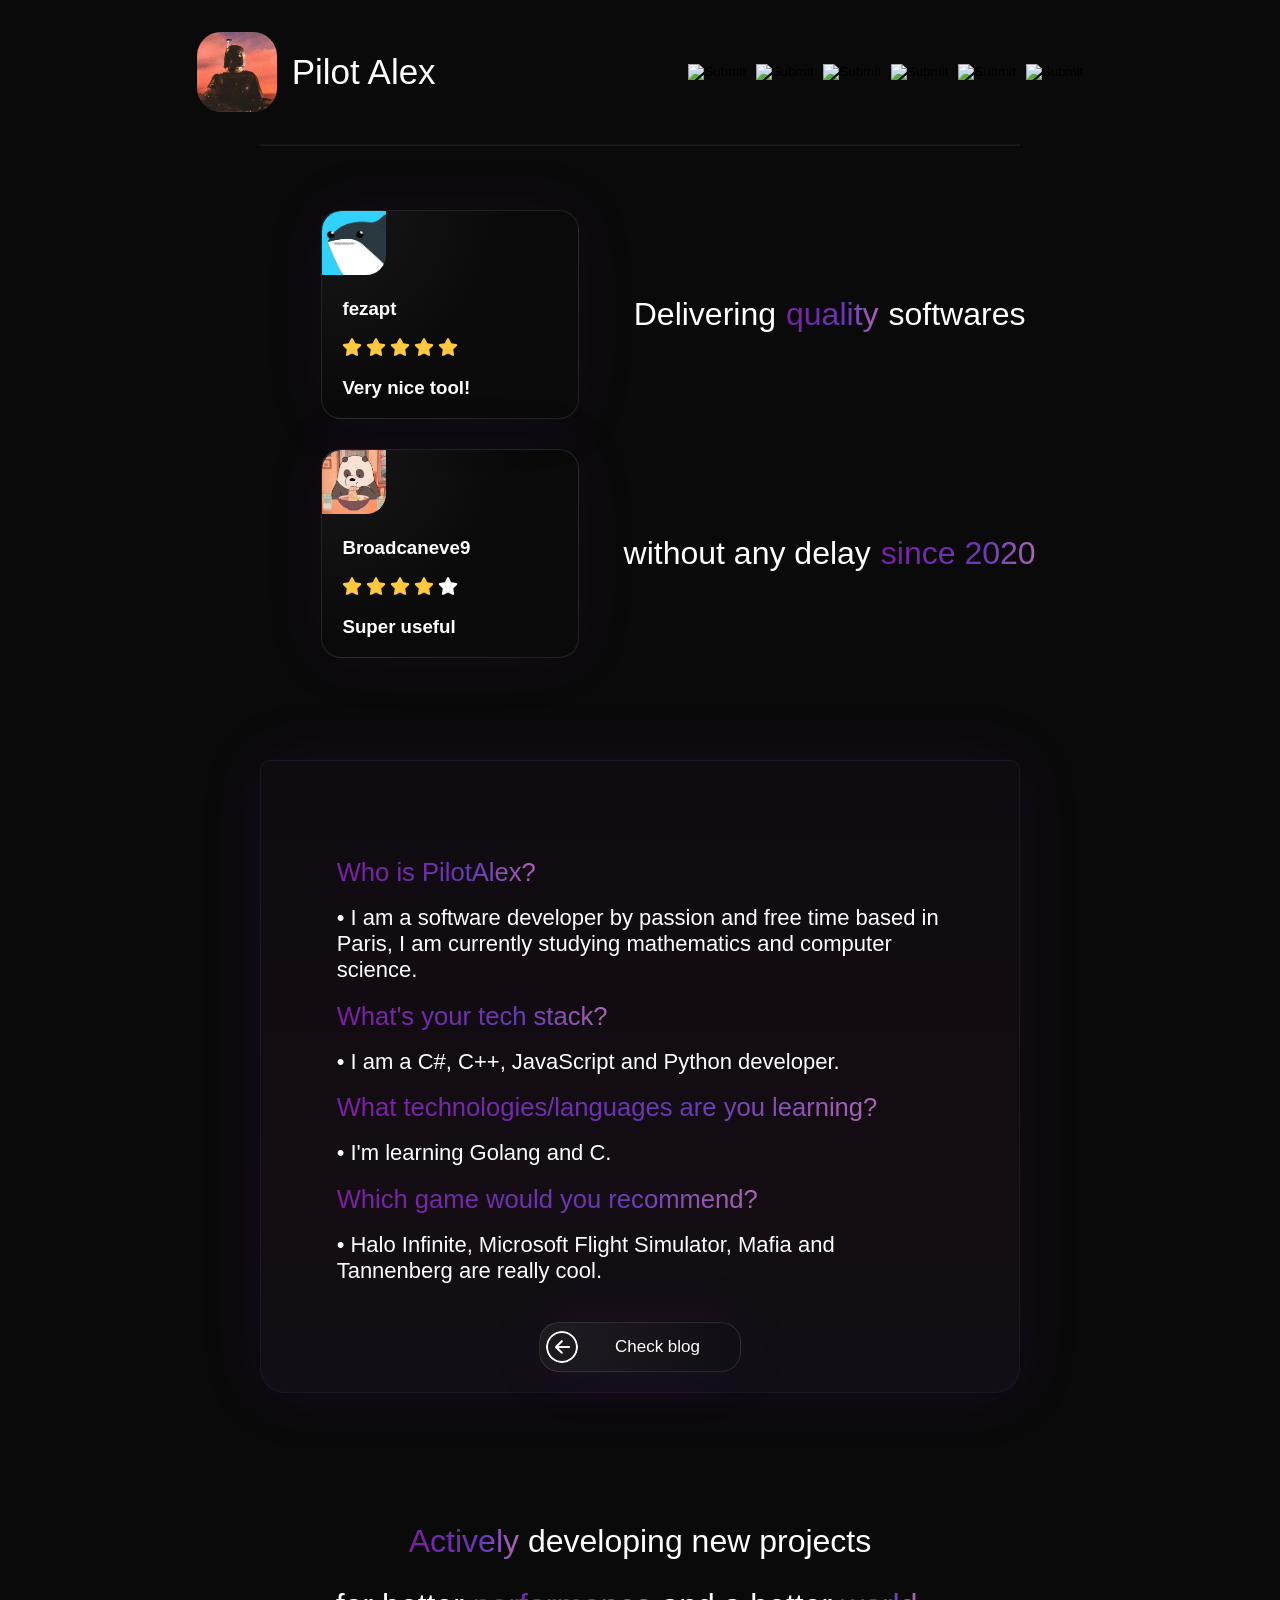
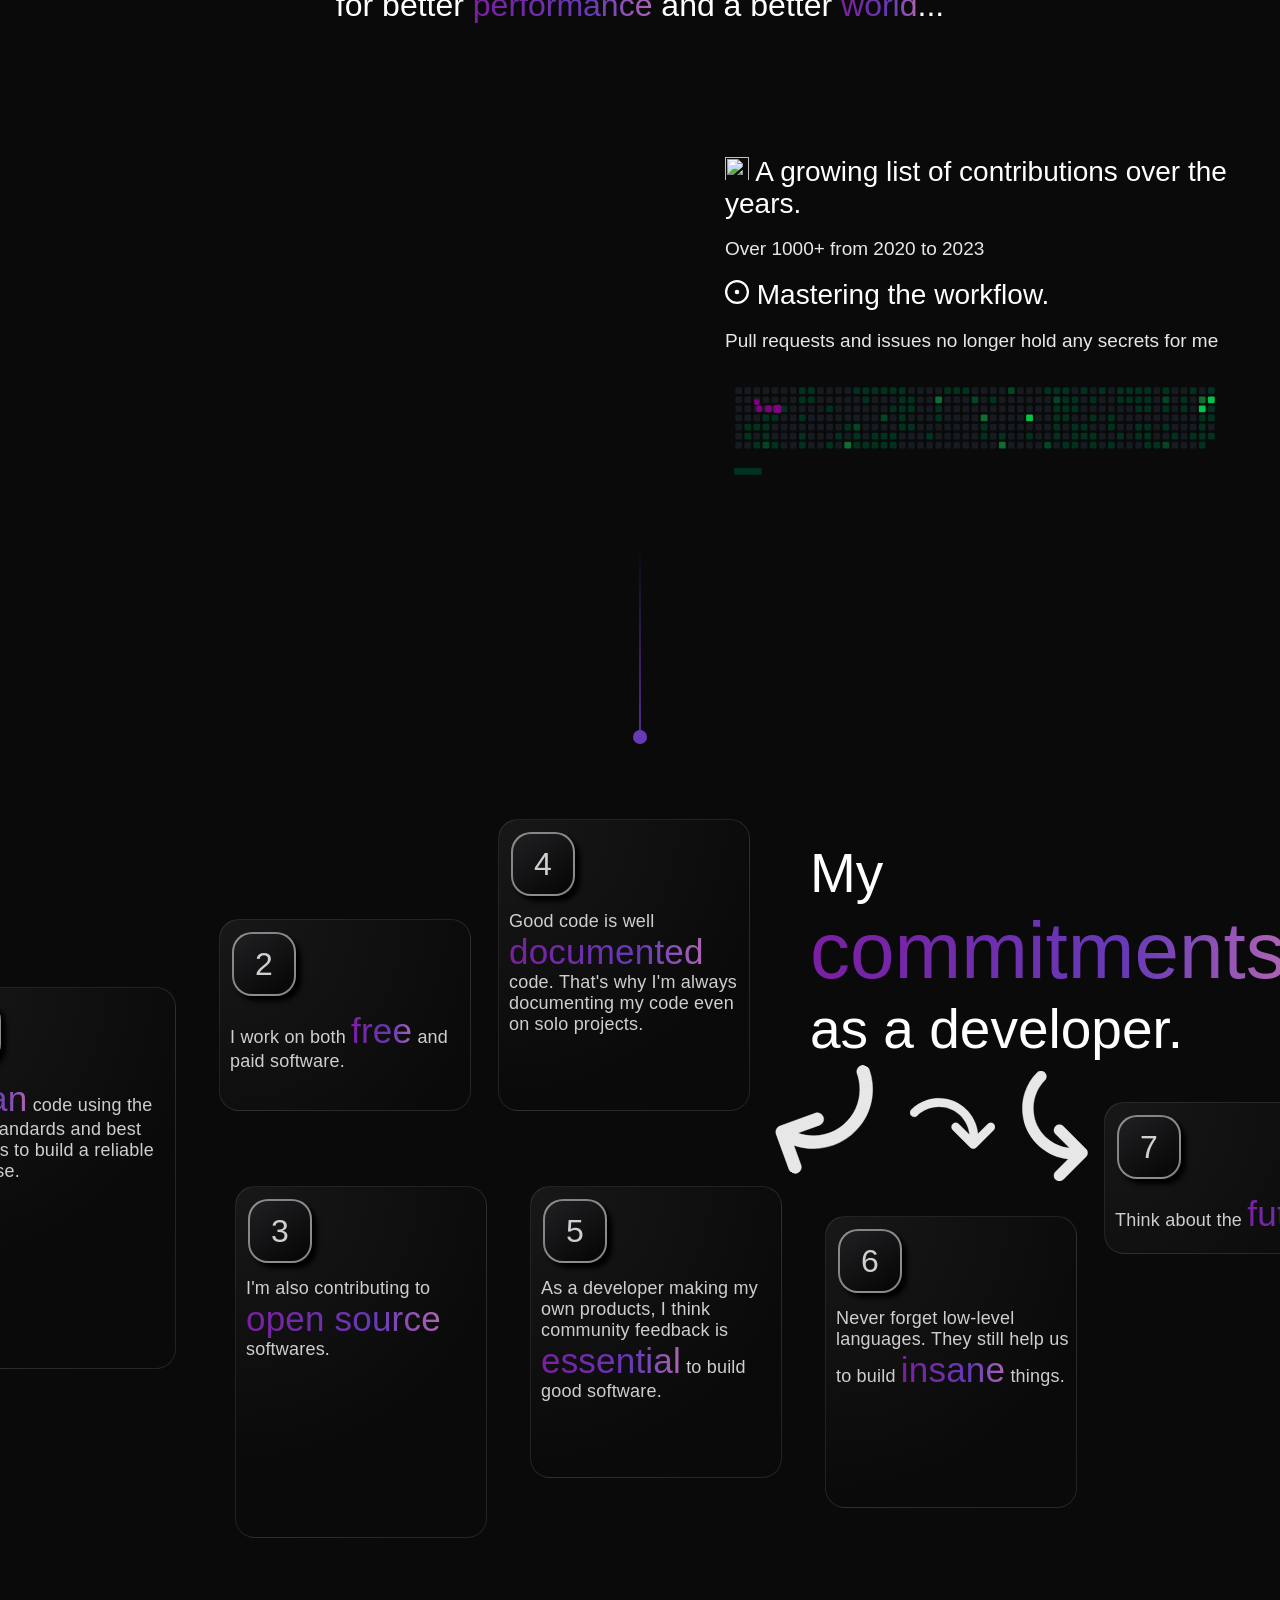
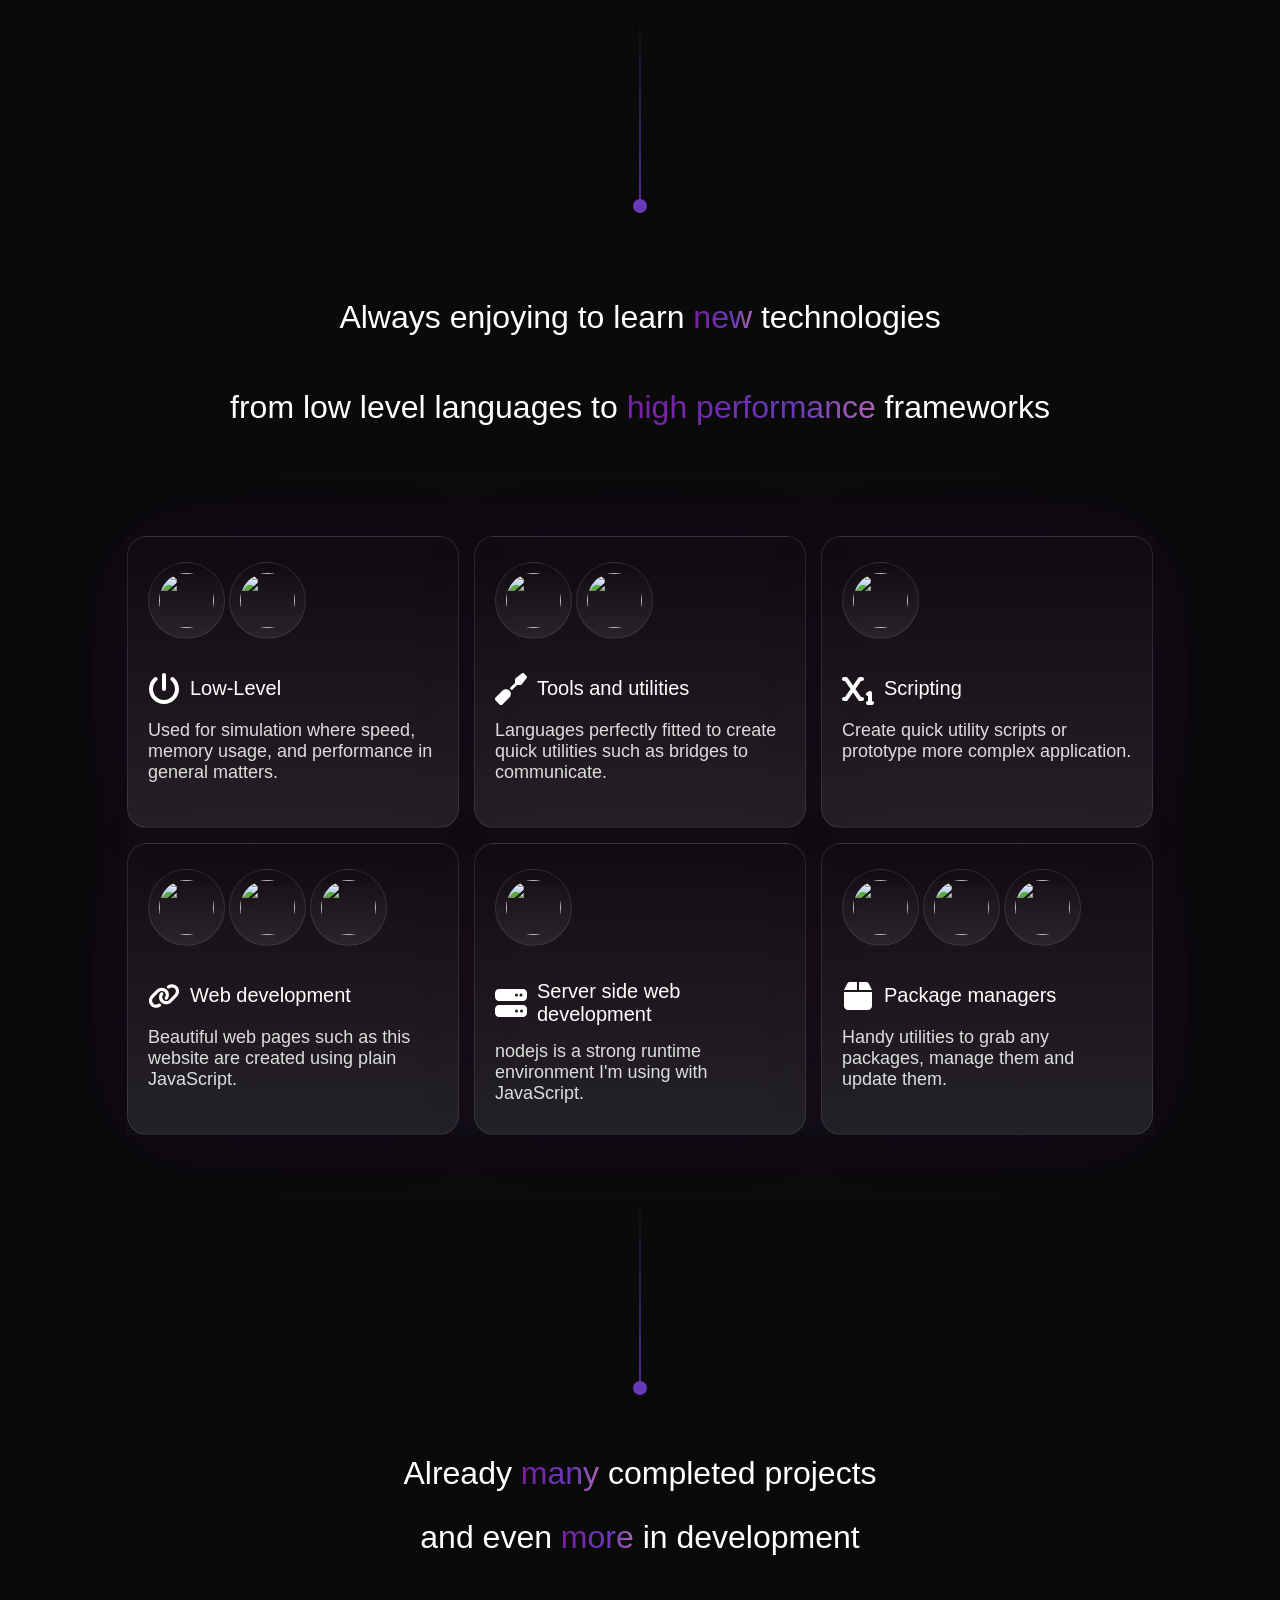
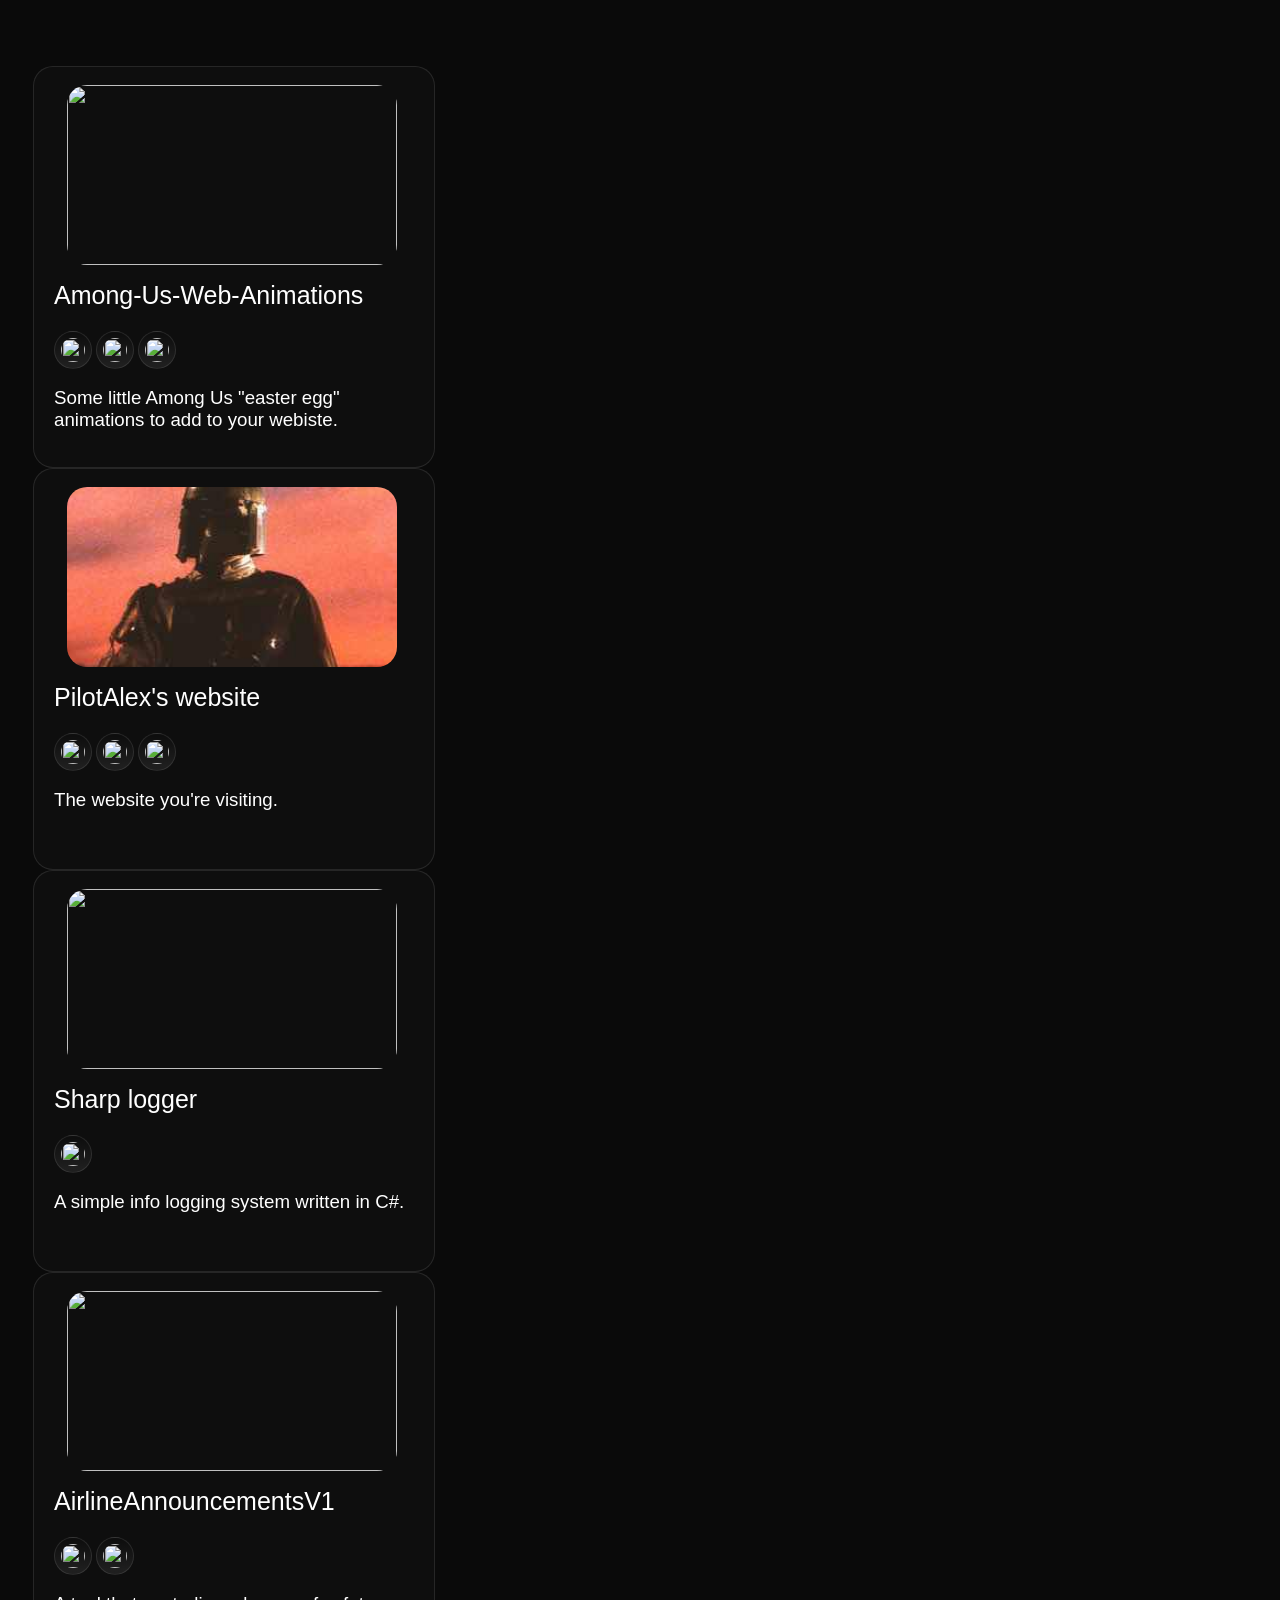
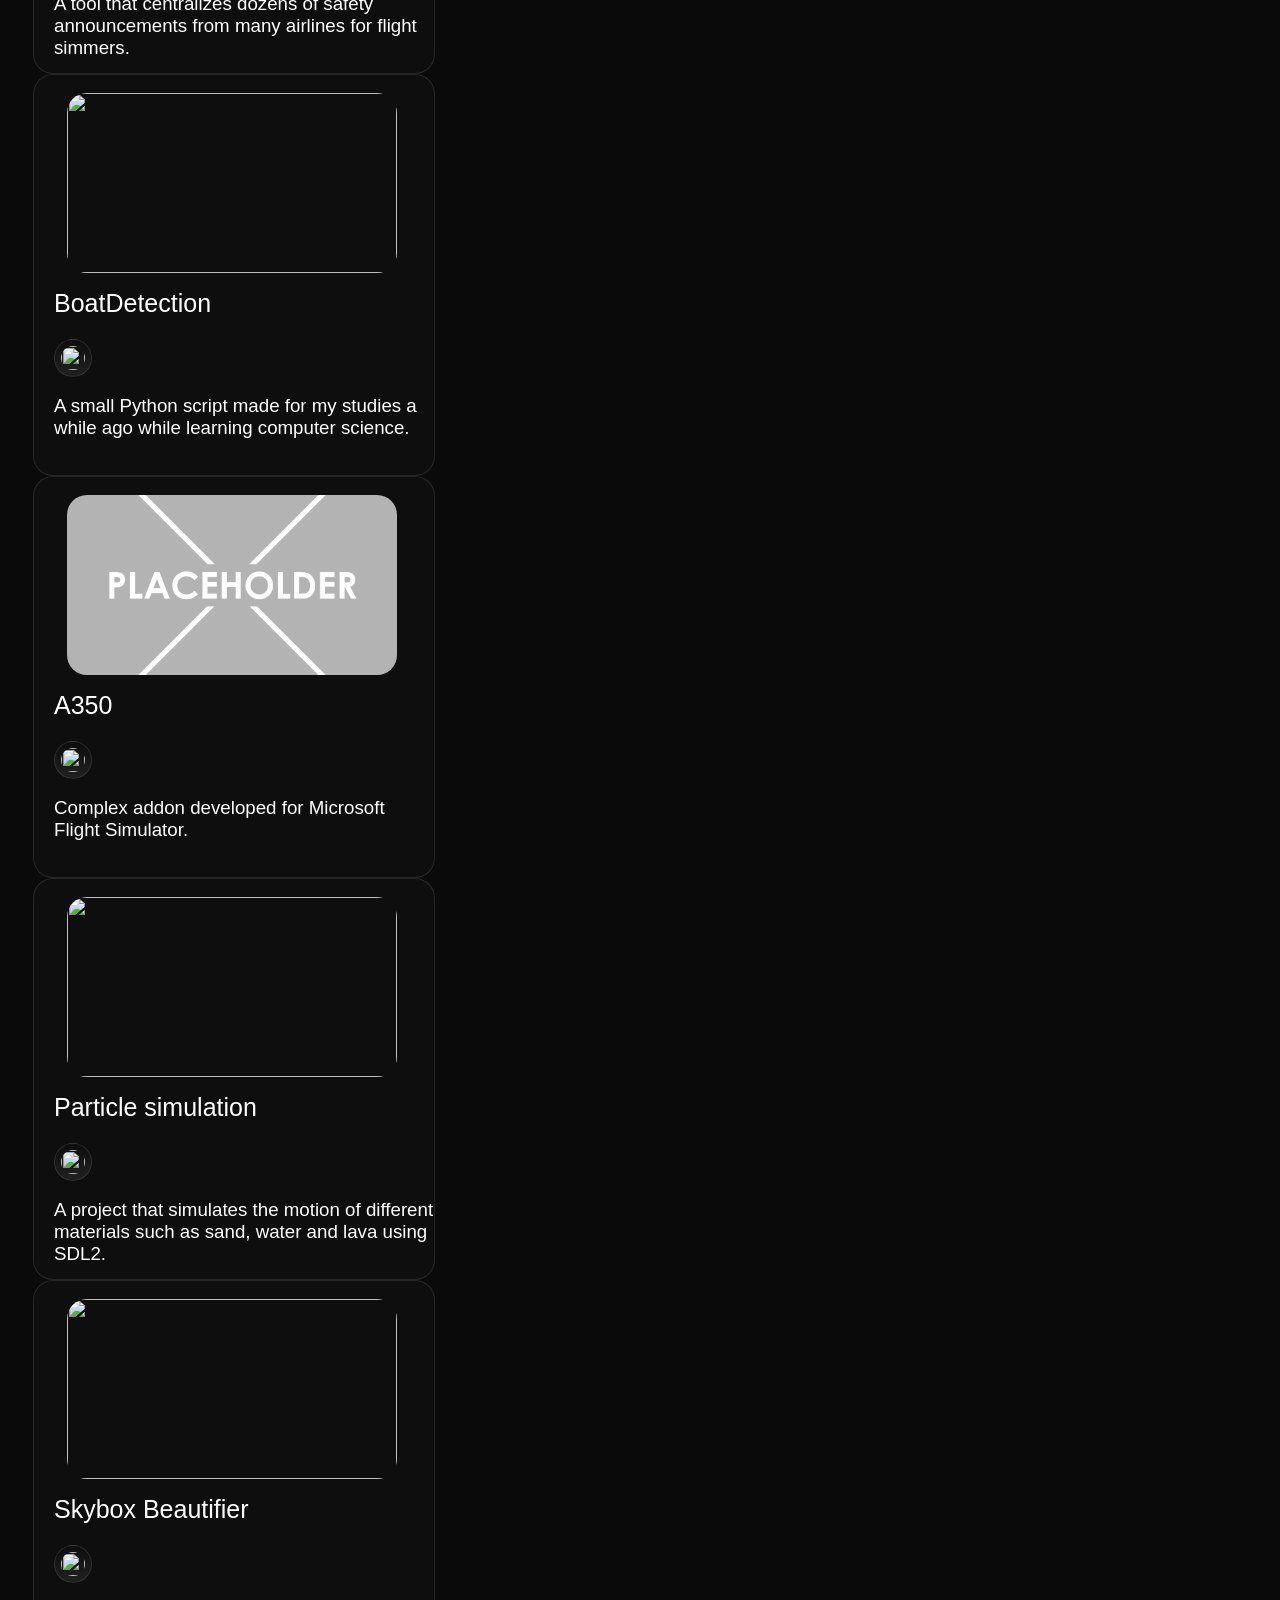
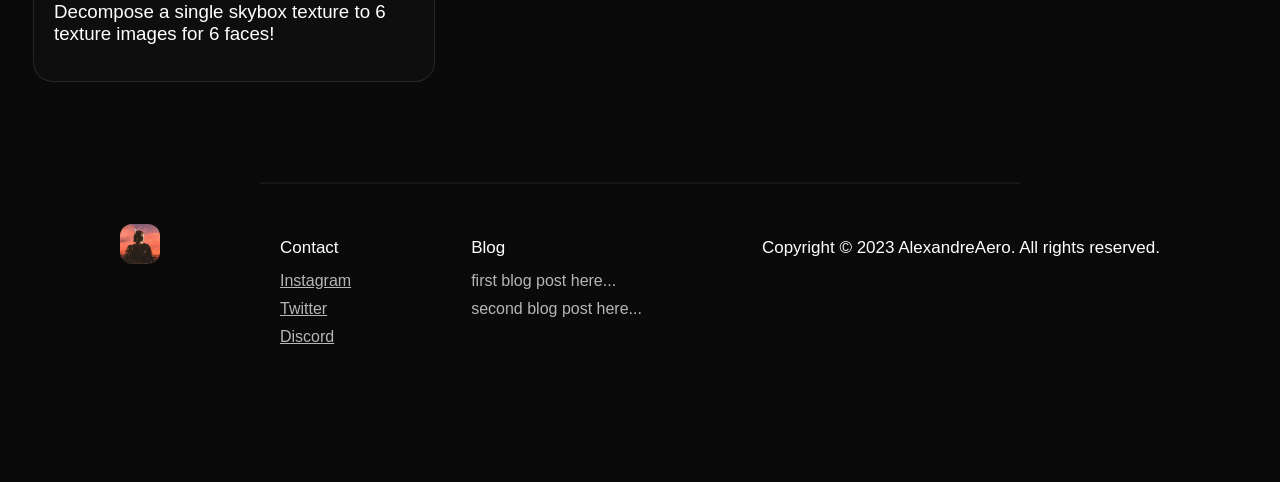
==== commit 415f1912: "Various improvements" ====
--- a/index.html
+++ b/index.html
@@ -1,8 +1,8 @@
 <!DOCTYPE html>
-<html lang="en">
+<html lang="en-EN">
 <head>
   <title>Pilot Alex</title>
-  <meta charset="UTF-8"/>
+  <meta charset="utf-8"/>
   <meta name="viewport" content="width=device-width,initial-scale=1.0"/>
   <link href="./style.css" rel="stylesheet">
   <link href="./assets/Mandalorian.png" rel="shortcut icon">
@@ -11,8 +11,6 @@
   <link rel="stylesheet" href="https://cdnjs.cloudflare.com/ajax/libs/tiny-slider/2.9.4/tiny-slider.css">
 </head>
 <body>
-  <div id="blob"></div>
-  <div id="blur"></div>
   <header>
     <img class="logo" src="./assets/Mandalorian.png">
     <h2 class="name-text">Pilot Alex</h2>
--- a/style.css
+++ b/style.css
@@ -5,12 +5,11 @@
   --violet: rgb(103, 58, 183);
   --pink: rgb(244, 143, 177);
   --stars-yellow: rgb(255, 200, 61);
+  
   --font: 'Rubik', sans-serif;
 }
 
-h1,
-h2,
-h3 {
+h1, h2, h3, h4 {
   font-family: var(--font);
   color: white;
 }
@@ -30,8 +29,8 @@
 }
 
 header {
-  display: grid;
-  grid-template-columns: repeat(auto-fit, minmax(200px, 1fr));
+  display: flex;
+  justify-content: center;
   align-items: center;
   height: 128px;
 }
@@ -51,31 +50,6 @@
   width: 60%;
   opacity: 0.07;
 }
-
-/*#blob {
-  background-color: white;
-  height: 100px;
-  aspect-ratio: 1;
-  position: fixed;
-  left: 50%;
-  top: 50%;
-  translate: -50% -50%;
-  border-radius: 50%;
-  background: linear-gradient(
-    to right,
-    aquamarine,
-    mediumpurple
-  );
-  animation: rotate 20s infinite;
-}*/
-
-/*#blur {
-  width: 100%;
-  height: 100%;
-  position: fixed;
-  z-index: 2;
-  backdrop-filter: blur(200px);
-}*/
 
 .section-separator {
   margin-top: 60px;
@@ -91,7 +65,11 @@
 .section-separator-line {
   flex-grow: 1;
   width: 2px;
-  background: linear-gradient(180deg, rgba(255,255,255,0) 0%, rgba(103,58,183,0.8) 100%);
+  background: linear-gradient(
+    180deg,
+    rgba(255,255,255,0) 0%, 
+    rgba(103,58,183,0.8) 100%
+  );
   margin: auto;
 }
 
@@ -124,24 +102,24 @@
 }
 
 .logo {
-  margin-left: 438px;
   border-radius: 30%;
   height: 80px;
   width: 80px;
+  margin-right: 15px;
 }
 
 .name-text {
-  margin-left: -92px;
   font-size: 35px;
+  margin-right: 20%;
 }
 
 .socials-grid {
-  margin-left: -139px;
-  display: grid;
-  grid-template-columns: repeat(6, 55px);
-}
-
-.socials-grid > input:hover {
+  display: flex;
+  align-items: center;
+  gap: 10px;
+}
+
+.socials-grid input:hover {
   transition-duration: 0.2s;
   opacity: 0.7;
 }
@@ -183,18 +161,17 @@
 }
 
 .intro-section {
-  width: 100%;
   height: 550px;
-  position: relative;
   margin-top: 64px;
 }
 
 .review-grid {
   white-space: nowrap;
-  margin-left: 25%;
   display: grid;
-  grid-template-columns: 386px 500px;
+  grid-template-columns: repeat(2, 30%);
   row-gap: 30px;
+  justify-content: center;
+  justify-items: center;
 }
 
 .stars {
@@ -212,12 +189,11 @@
   border-radius: 20px 0px 20px 0px;
 }
 
-.intro-text-1 {
-  margin-left: 90px;
-}
-
+.intro-text-1,
 .intro-text-2 {
-  margin-left: 150px;
+  align-items: center;
+  display: flex;
+  gap: 10px;
 }
 
 .first-review,
@@ -256,11 +232,10 @@
 }
 
 .bio-text-content {
-  width: 40%;
+  width: 80%;
   font-size: 11px;
   text-align: left;
   margin-top: 80px;
-  inline-size: 800px;
 }
 
 .blog-button {
@@ -754,11 +729,6 @@
     font-size: 26px;
   }
 
-  header {
-    height: 290px;
-    text-align: center;
-  }
-
   nav {
     gap: 0px;
   }
@@ -769,7 +739,6 @@
   }
 
   .socials-grid {
-    margin-left: 0px;
     justify-content: center;
   }
 
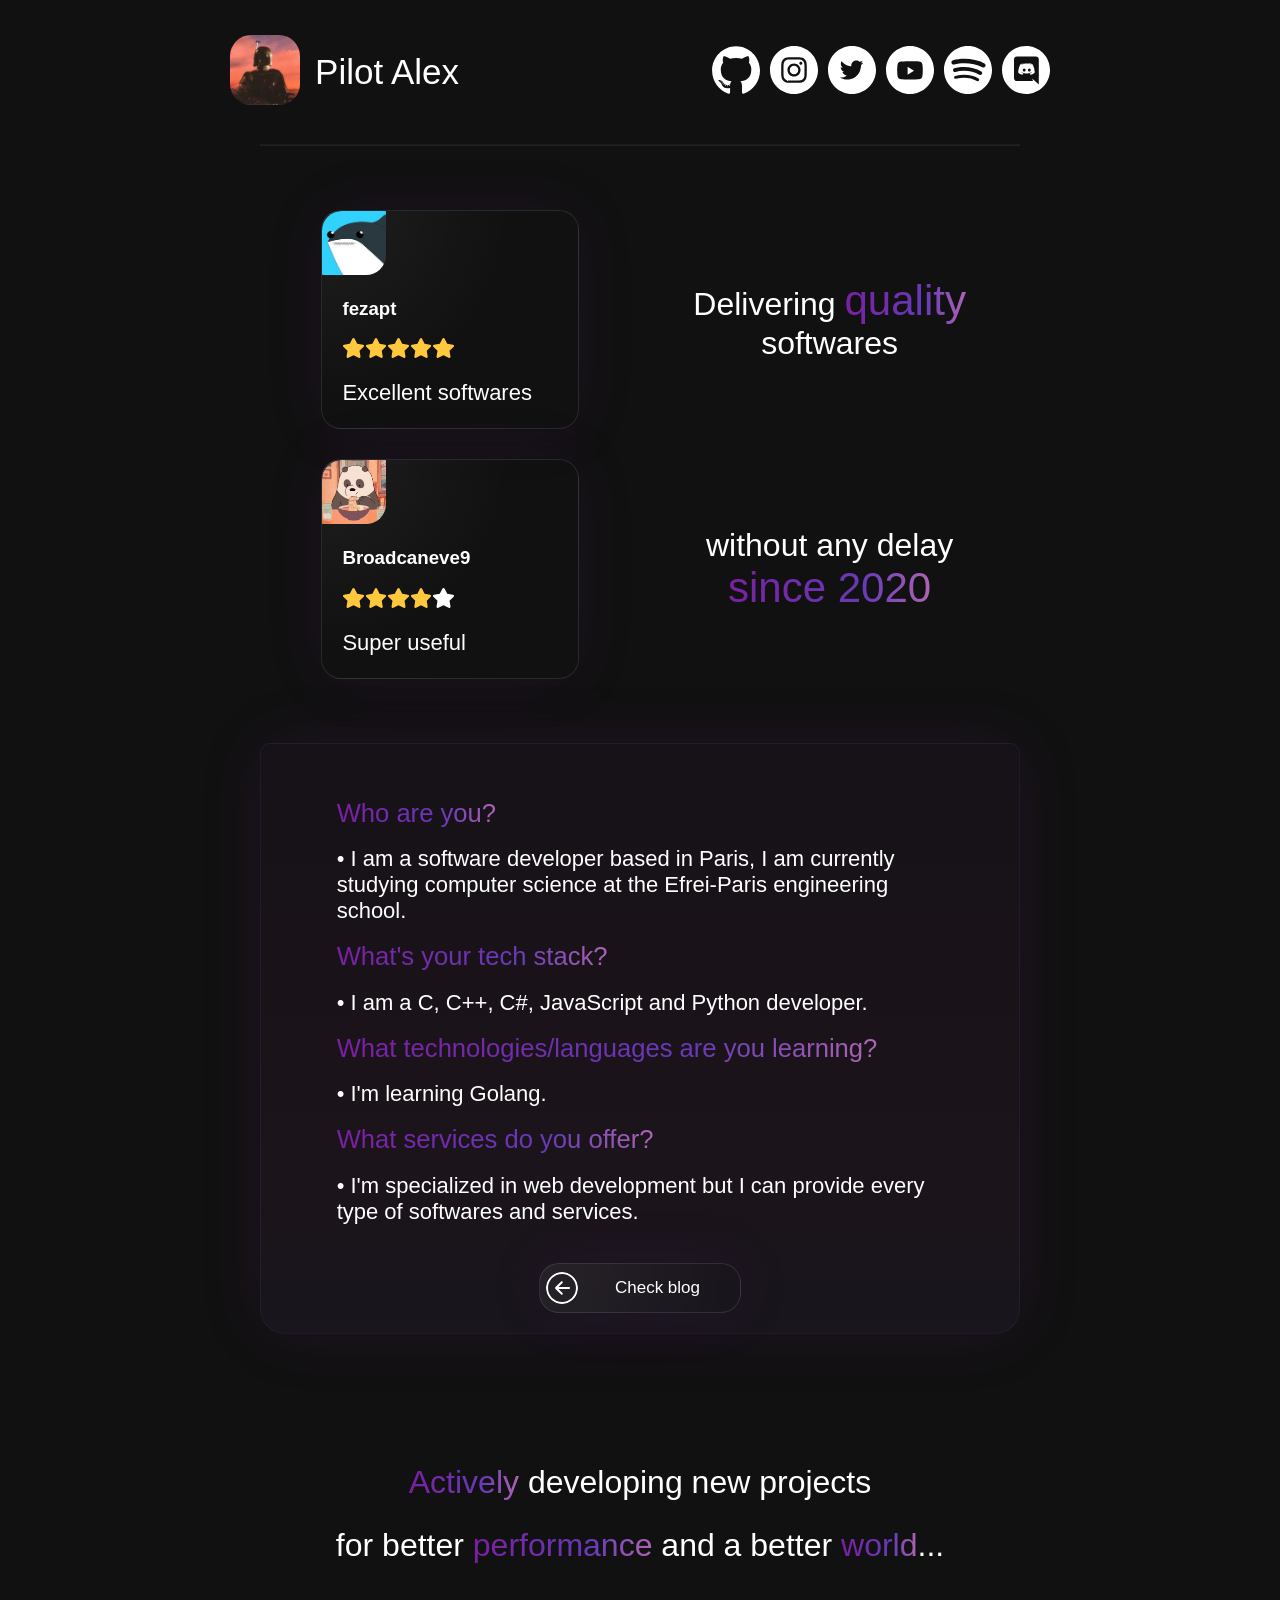
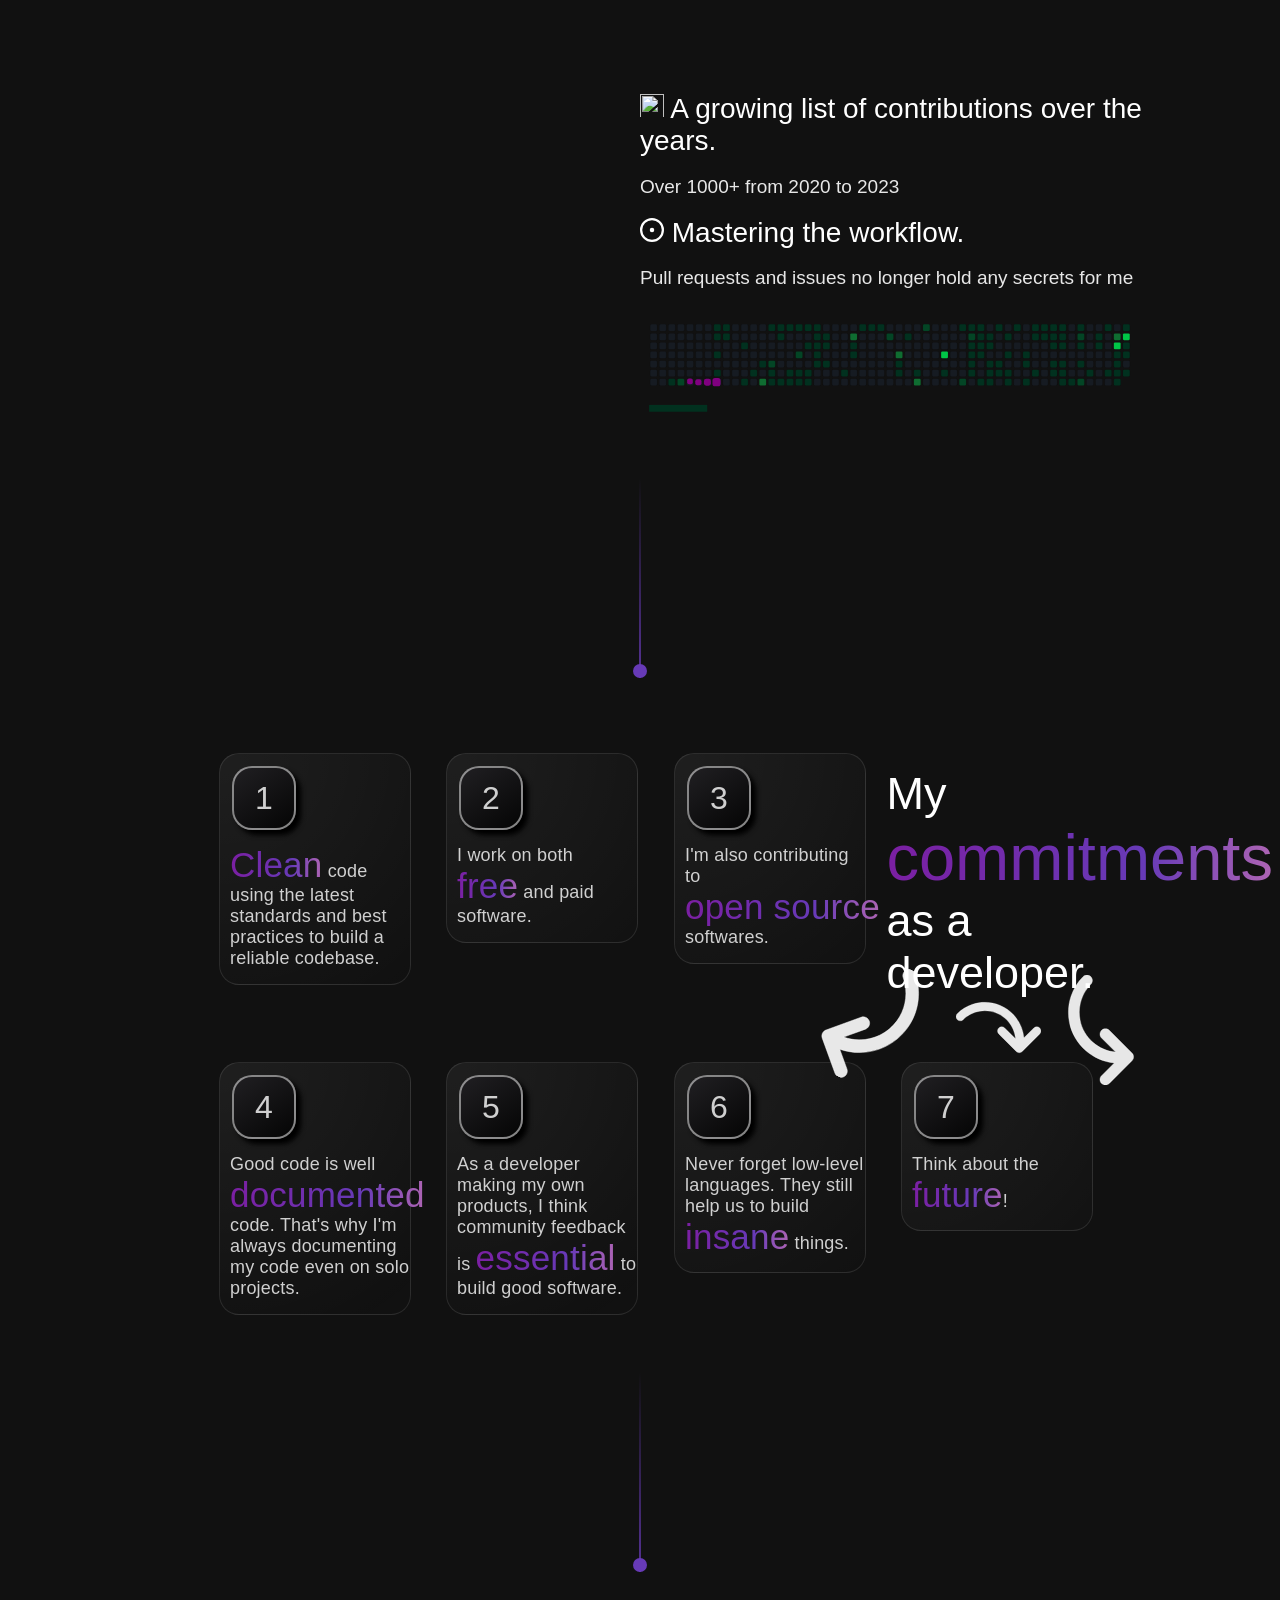
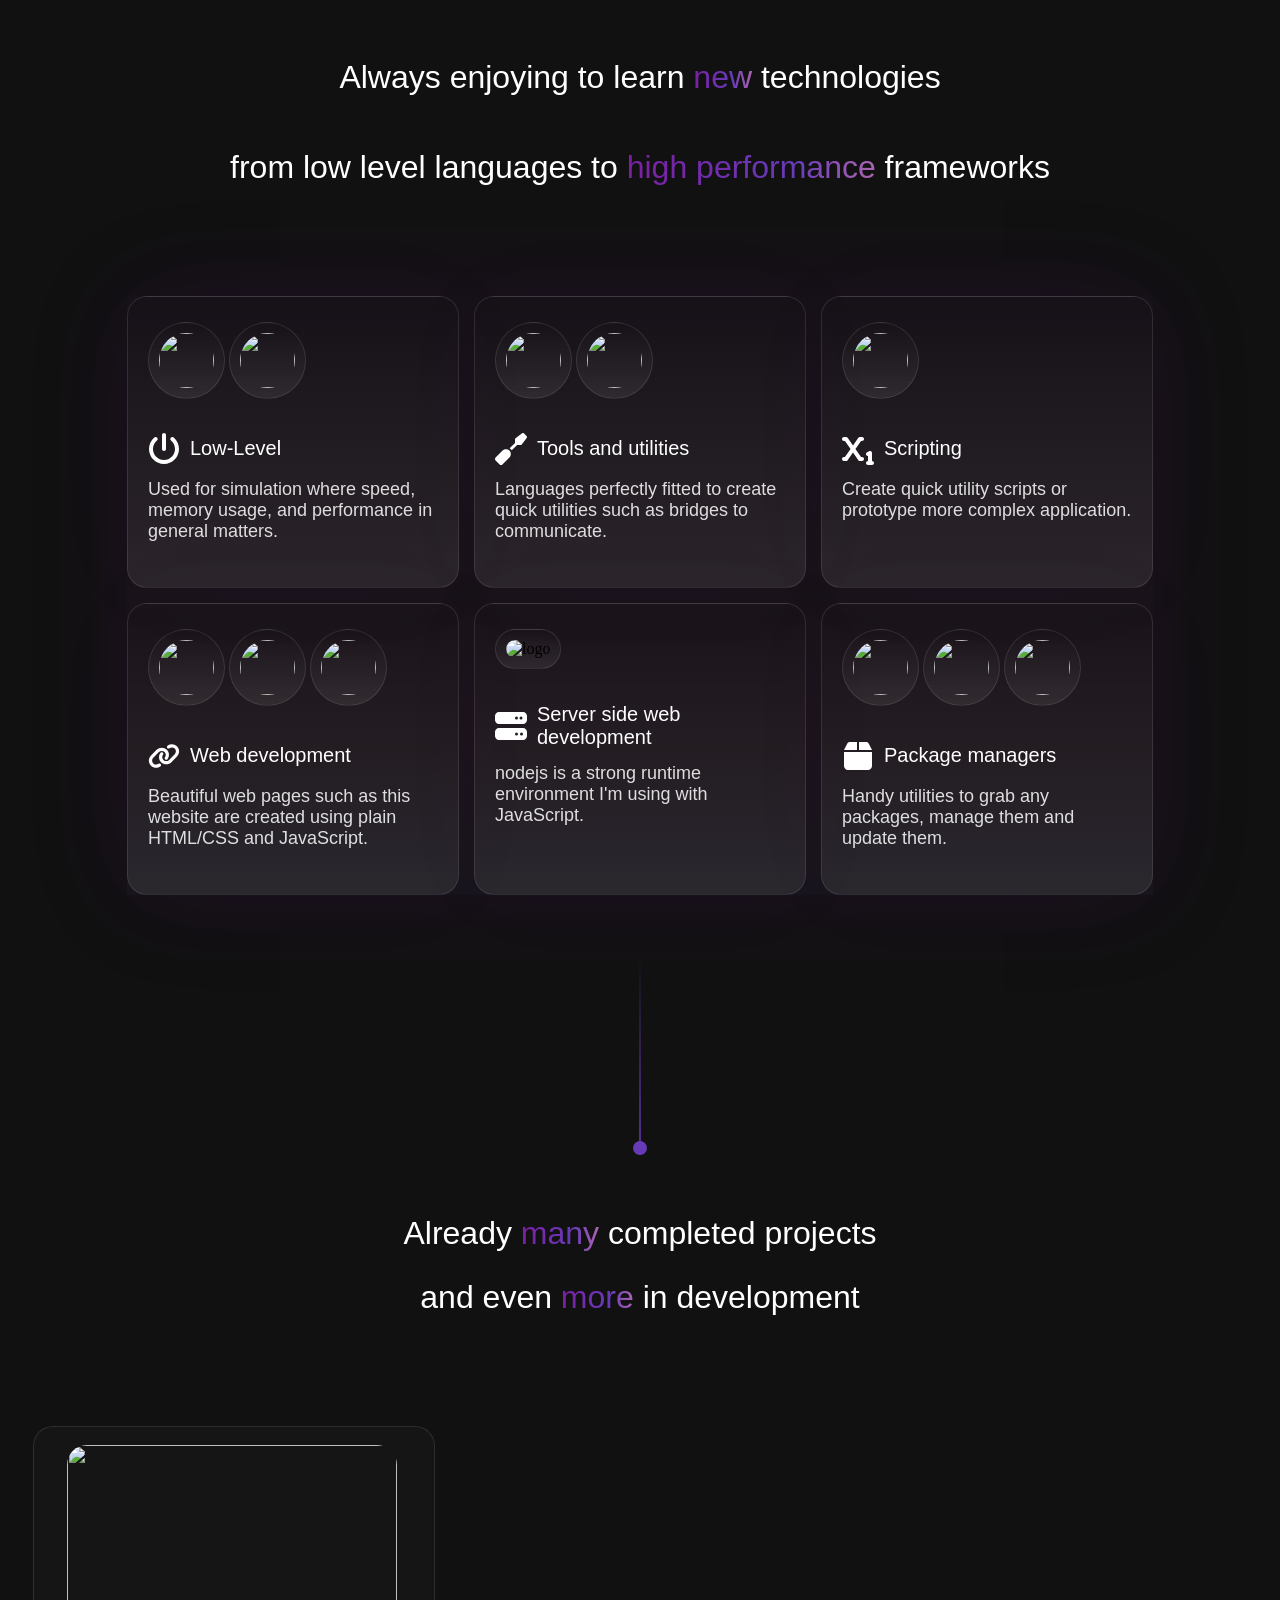
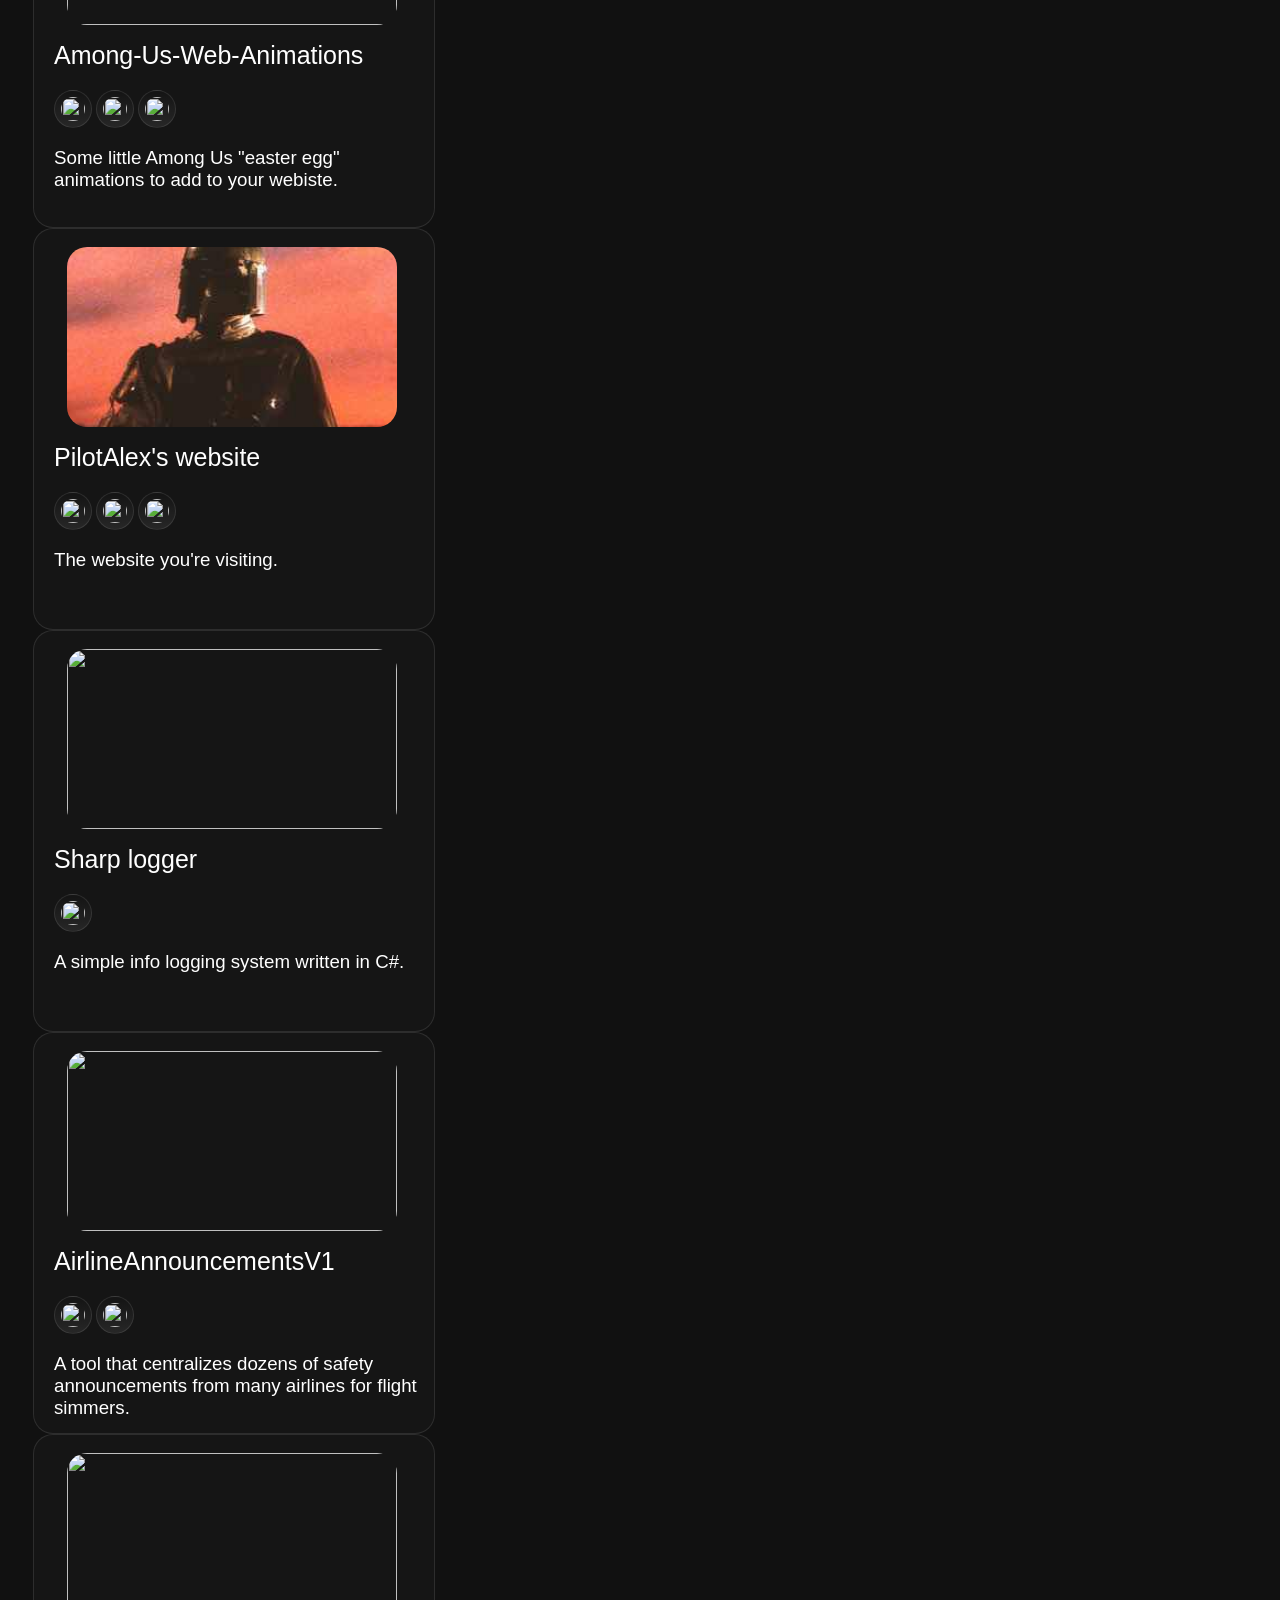
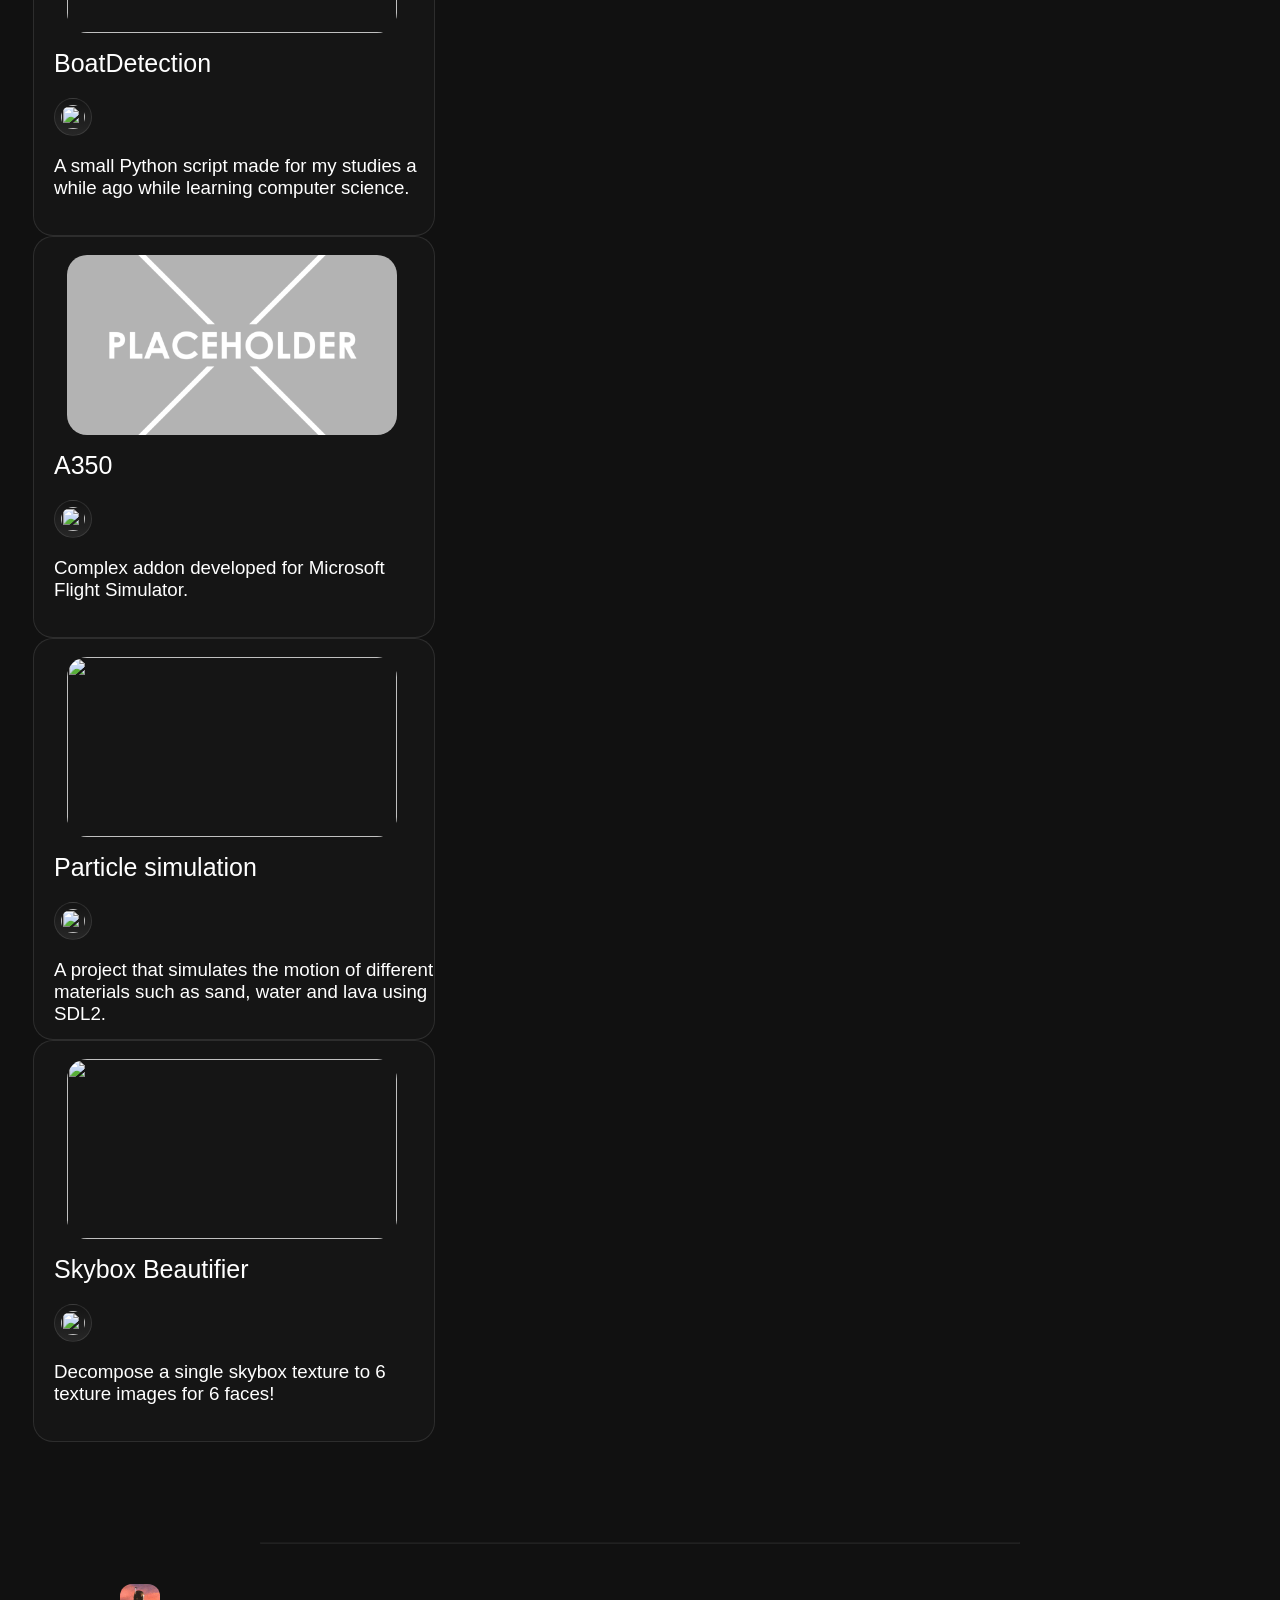
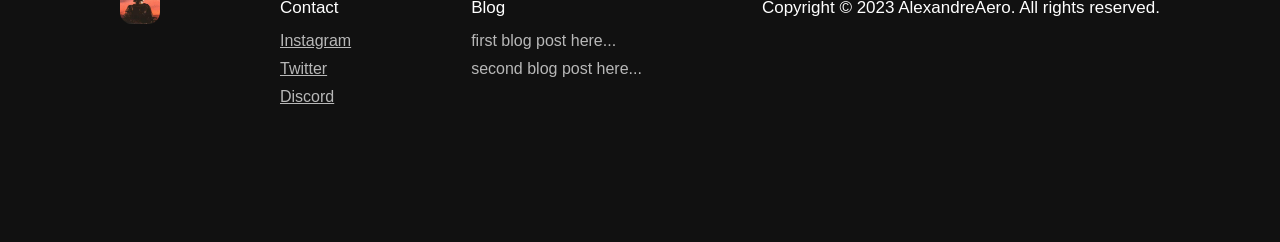
==== commit 2c8d8b51: "Better SEO" ====
--- a/index.html
+++ b/index.html
@@ -1,26 +1,42 @@
 <!DOCTYPE html>
-<html lang="en-EN">
+<html lang="en-EN" dir="ltr">
 <head>
   <title>Pilot Alex</title>
   <meta charset="utf-8"/>
+  <meta name="description" content="Pilot Alex's developer portfolio">
   <meta name="viewport" content="width=device-width,initial-scale=1.0"/>
   <link href="./style.css" rel="stylesheet">
-  <link href="./assets/Mandalorian.png" rel="shortcut icon">
+  <link href="./images/Mandalorian.png" rel="shortcut icon">
   <script defer src="./index.js"></script>
   <script src="https://cdn.jsdelivr.net/npm/chart.js"></script>
   <link rel="stylesheet" href="https://cdnjs.cloudflare.com/ajax/libs/tiny-slider/2.9.4/tiny-slider.css">
 </head>
 <body>
+  <div class="light-animation"></div>
   <header>
-    <img class="logo" src="./assets/Mandalorian.png">
-    <h2 class="name-text">Pilot Alex</h2>
+    <a href="./index.html">
+      <img class="logo" src="./images/Mandalorian.png" alt="Logo">
+    </a>
+    <h1 class="name-text">Pilot Alex</h1>
     <div class="socials-grid">
-      <input type="image" onclick="location.href='https://github.com/AlexandreAero'" src="https://raw.githubusercontent.com/gauravghongde/social-icons/master/SVG/White/Github_white.svg">
-      <input type="image" onclick="location.href='https://www.instagram.com/pilotalex_28'" src="https://raw.githubusercontent.com/gauravghongde/social-icons/master/SVG/White/Instagram_white.svg">
-      <input type="image" onclick="location.href='https://www.instagram.com/pilotalex_28'" src="https://raw.githubusercontent.com/gauravghongde/social-icons/master/SVG/White/Twitter_white.svg">
-      <input type="image" onclick="location.href='https://www.youtube.com/channel/UC2f4gw46p9B9r5kDC93s1nA'" src="https://raw.githubusercontent.com/gauravghongde/social-icons/master/SVG/White/Youtube_white.svg">
-      <input type="image" onclick="location.href='https://open.spotify.com/user/1rcw0fq6c7is8liqxb7om7obx?si=ba7511d27f4d40f8'" src="https://raw.githubusercontent.com/gauravghongde/social-icons/master/SVG/White/Spotify_white.svg">
-      <input type="image" onclick="location.href='https://www.instagram.com/pilotalex_28'" src="https://raw.githubusercontent.com/gauravghongde/social-icons/master/SVG/White/Discord_white.svg">
+      <a href="https://github.com/AlexandreAero" target="_blank">
+        <img src="./images/github-logo.svg" alt="Github logo">
+      </a>
+      <a href="https://www.instagram.com/pilotalex_28" target="_blank">
+        <img src="./images/instagram-logo.svg" alt="Instagram logo">
+      </a>
+      <a href="https://www.instagram.com/pilotalex_28" target="_blank">
+        <img src="./images/twitter-logo.svg" alt="Twitter logo">
+      </a>
+      <a href="https://www.youtube.com/channel/UC2f4gw46p9B9r5kDC93s1nA" target="_blank">
+        <img src="./images/youtube-logo.svg" alt="Youtube logo">
+      </a>
+      <a href="https://open.spotify.com/user/1rcw0fq6c7is8liqxb7om7obx?si=ba7511d27f4d40f8" target="_blank">
+        <img src="./images/spotify-logo.svg" alt="Spotify logo">
+      </a>
+      <a href="https://www.instagram.com/pilotalex_28" target="_blank">
+        <img src="./images/discord-logo.svg" alt="Discord logo">
+      </a>
     </div>
   </header>
   <hr>
@@ -30,47 +46,47 @@
     </div>
     <div class="review-grid">
       <section class="first-review">
-        <img class="review-profile-picture" src="./assets/shark.png" width="64" height="64">
+        <img class="review-profile-picture" src="./images/shark.png" alt="First review profile picture" width="64" height="64">
         <h3 class="review-username">fezapt</h3>
         <div class="stars">
-          <img src="./assets/star.svg">
-          <img src="./assets/star.svg">
-          <img src="./assets/star.svg">
-          <img src="./assets/star.svg">
-          <img src="./assets/star.svg">
-        </div>
-        <h3 class="review-username">Very nice tool!</h3>
+          <img src="./images/star.svg" alt="First star">
+          <img src="./images/star.svg" alt="Second star">
+          <img src="./images/star.svg" alt="Third star">
+          <img src="./images/star.svg" alt="Fourth star">
+          <img src="./images/star.svg" alt="Fifth star">
+        </div>
+        <h3 class="review-content">Excellent softwares</h3>
       </section>
-      <h1 class="intro-text-1">Delivering <span class="magic-text">quality</span> softwares</h1>
+      <h2 class="intro-text-1">Delivering <span class="magic-text">quality</span> softwares</h2>
       <section class="second-review">
-        <img class="review-profile-picture" src="./assets/panda.png" width="64" height="64">
+        <img class="review-profile-picture" src="./images/panda.png" alt="Second review profile picture" width="64" height="64">
         <h3 class="review-username">Broadcaneve9</h3>
         <div class="stars">
-          <img src="./assets/star.svg">
-          <img src="./assets/star.svg">
-          <img src="./assets/star.svg">
-          <img src="./assets/star.svg">
-          <img src="./assets/half-star.svg">
-        </div>
-        <h3 class="review-username">Super useful</h3>
+          <img src="./images/star.svg" alt="First star">
+          <img src="./images/star.svg" alt="Second star">
+          <img src="./images/star.svg" alt="Third star">
+          <img src="./images/star.svg" alt="Fourth star">
+          <img src="./images/half-star.svg" alt="Fifth half star">
+        </div>
+        <h3 class="review-content">Super useful</h3>
       </section>
-      <h1 class="intro-text-2">without any delay <span class="magic-text">since 2020</span></h1>
+      <h2 class="intro-text-2">without any delay <span class="magic-text">since 2020</span></h2>
     </div>
   </div>
   <div class="bio-section">
     <div class="bio-text-content">
-      <h1><span class="magic-text">Who is PilotAlex?</span></h1>
-      <h2>• I am a software developer by passion and free time based in Paris, I am currently studying mathematics and computer science.</h2>
+      <h1><span class="magic-text">Who are you?</span></h1>
+      <h2>• I am a software developer based in Paris, I am currently studying computer science at the Efrei-Paris engineering school.</h2>
       <h1><span class="magic-text">What's your tech stack?</span></h1>
-      <h2>• I am a C#, C++, JavaScript and Python developer.</h2>
+      <h2>• I am a C, C++, C#, JavaScript and Python developer.</h2>
       <h1><span class="magic-text">What technologies/languages are you learning?</span></h1>
-      <h2>• I'm learning Golang and C.</h2>
-      <h1><span class="magic-text">Which game would you recommend?</span></h1>
-      <h2>• Halo Infinite, Microsoft Flight Simulator, Mafia and Tannenberg are really cool.</h2>
+      <h2>• I'm learning Golang.</h2>
+      <h1><span class="magic-text">What services do you offer?</span></h1>
+      <h2>• I'm specialized in web development but I can provide every type of softwares and services.</h2>
     </div>
     <a class="blog-button" href="./blog.html">
       <div class="blog-button-grid-content">
-        <img class="blog-button-grid-content-arrow" src="./assets/left-arrow.svg">
+        <img class="blog-button-grid-content-arrow" src="./images/left-arrow.svg" alt="Open blog">
         <h1 class="blog-button-grid-content-text">Check blog</h1>
       </div>
     </a>
@@ -89,11 +105,11 @@
         </h1>
         <h2 class="github-textual-stats-text-small">Over 1000+ from 2020 to 2023</h2>
         <h1 class="github-textual-stats-text-big">
-          <img src="./assets/gh-issue.svg">
+          <img src="./images/gh-issue.svg">
           Mastering the workflow.
         </h1>
         <h2 class="github-textual-stats-text-small">Pull requests and issues no longer hold any secrets for me</h2>
-        <img class="snake-game-image" src="./assets/snake.svg">
+        <img class="snake-game-image" src="./images/snake.svg">
       </div>
     </div>
   </div>
@@ -106,9 +122,9 @@
   <div class="commitment-section">
     <h1 class="commitment-intro-text">My <span class="magic-text">commitments</span> as a developer.</h1>
     <div class="commitment-section-arrow-block">
-      <img src="./assets/arrow.svg">
-      <img src="./assets/arrow.svg">
-      <img src="./assets/arrow.svg">
+      <img src="./images/arrow.svg">
+      <img src="./images/arrow.svg">
+      <img src="./images/arrow.svg">
     </div>
     <div class="first-commitment">
       <div class="commitment-index">
@@ -170,7 +186,7 @@
         </div>
         <div class="tech-tile-info">
           <h1>
-            <img src="./assets/power.svg">
+            <img src="./images/power.svg">
             Low-Level
           </h1>
           <h2>Used for simulation where speed, memory usage, and performance in general matters.</h2>
@@ -183,7 +199,7 @@
         </div>
         <div class="tech-tile-info">
           <h1>
-            <img src="./assets/screw-driver.svg">
+            <img src="./images/screw-driver.svg">
             Tools and utilities
           </h1>
           <h2>Languages perfectly fitted to create quick utilities such as bridges to communicate.</h2>
@@ -195,7 +211,7 @@
         </div>
         <div class="tech-tile-info">
           <h1>
-            <img src="./assets/subscript.svg">
+            <img src="./images/subscript.svg">
             Scripting
           </h1>
           <h2>Create quick utility scripts or prototype more complex application.</h2>
@@ -209,19 +225,19 @@
         </div>
         <div class="tech-tile-info">
           <h1>
-            <img src="./assets/link.svg">
+            <img src="./images/link.svg">
             Web development
           </h1>
-          <h2>Beautiful web pages such as this website are created using plain JavaScript.</h2>
-        </div>
-      </div>
-      <div class="tech-tile">
-        <div class="tech-tile-images-container">
-          <img class="tech-tile-image" src="https://raw.githubusercontent.com/devicons/devicon/master/icons/nodejs/nodejs-original.svg">
-        </div>
-        <div class="tech-tile-info">
-          <h1>
-            <img src="./assets/server.svg">
+          <h2>Beautiful web pages such as this website are created using plain HTML/CSS and JavaScript.</h2>
+        </div>
+      </div>
+      <div class="tech-tile">
+        <div class="tech-tile-images-container">
+          <img class="tech-tile-image" src="https://raw.githubusercontent.com/devicons/devicon/master/icons/nodejs/nodejs-original.svg" alt="logo">
+        </div>
+        <div class="tech-tile-info">
+          <h1>
+            <img src="./images/server.svg">
             Server side web development
           </h1>
           <h2>nodejs is a strong runtime environment I'm using with JavaScript.</h2>
@@ -230,12 +246,12 @@
       <div class="tech-tile">
         <div class="tech-tile-images-container">
           <img class="tech-tile-image" src="https://pypi.org/static/images/logo-small.2a411bc6.svg">
-          <img class="tech-tile-image" src="https://vcpkg.io/assets/mark/mark.svg">
+          <img class="tech-tile-image" src="https://vcpkg.io/images/mark/mark.svg">
           <img class="tech-tile-image" src="https://raw.githubusercontent.com/devicons/devicon/1119b9f84c0290e0f0b38982099a2bd027a48bf1/icons/npm/npm-original-wordmark.svg">
         </div>
         <div class="tech-tile-info">
           <h1>
-            <img src="./assets/box.svg">
+            <img src="./images/box.svg">
             Package managers
           </h1>
           <h2>Handy utilities to grab any packages, manage them and update them.</h2>
@@ -264,7 +280,7 @@
         </div>
       </div>
       <div class="project-tile" onclick="location.href='https://github.com/AlexandreAero/alexandreaero.github.io'">
-        <img src="./assets/Mandalorian.png">
+        <img src="./images/Mandalorian.png">
         <div class="project-data-container">
           <h2>PilotAlex's website</h2>
           <img src="https://raw.githubusercontent.com/devicons/devicon/master/icons/javascript/javascript-original.svg">
@@ -299,7 +315,7 @@
         </div>
       </div>
       <div class="project-tile" onclick="location.href='https://example.com'">
-        <img src="./assets/placeholder.png">
+        <img src="./images/placeholder.png">
         <div class="project-data-container">
           <h2>A350</h2>
           <img src="https://raw.githubusercontent.com/devicons/devicon/master/icons/cplusplus/cplusplus-original.svg">
@@ -327,7 +343,7 @@
   <hr>
   <footer>
     <nav>
-      <img class="footer-logo" src="./assets/Mandalorian.png">
+      <img class="footer-logo" src="./images/Mandalorian.png">
       <div class="footer-contact">
         <h1>Contact</h1>
         <a href="https://www.instagram.com/pilotalex_28">Instagram</a>
--- a/style.css
+++ b/style.css
@@ -1,5 +1,5 @@
 :root {
-  --background-color-dark: rgb(10, 10, 10);
+  --background-color-dark: rgb(17, 17, 17);
   --background-color-light: rgb(222, 222, 222);
   --purple: rgb(123, 31, 162);
   --violet: rgb(103, 58, 183);
@@ -101,10 +101,14 @@
   white-space: nowrap;
 }
 
+a {
+  z-index: 1;
+}
+
 .logo {
   border-radius: 30%;
-  height: 80px;
-  width: 80px;
+  height: 70px;
+  width: 70px;
   margin-right: 15px;
 }
 
@@ -119,14 +123,14 @@
   gap: 10px;
 }
 
-.socials-grid input:hover {
+.socials-grid a:hover {
   transition-duration: 0.2s;
   opacity: 0.7;
 }
 
 #shooting-stars-container {
   position: absolute;
-  width: 100%;
+  width: 80%;
   height: 100%;
   transform: rotateZ(40deg);
   overflow: hidden;
@@ -161,28 +165,36 @@
 }
 
 .intro-section {
-  height: 550px;
+  height: 100%;
   margin-top: 64px;
+  margin-bottom: 64px;
 }
 
 .review-grid {
-  white-space: nowrap;
   display: grid;
   grid-template-columns: repeat(2, 30%);
   row-gap: 30px;
   justify-content: center;
   justify-items: center;
+  align-items: center;
 }
 
 .stars {
+  display: flex;
   width: 20px;
   height: 20px;
   fill: var(--stars-yellow);
   margin-left: 20px;
 }
 
-.review-username {
+.review-username,
+.review-content {
   margin-left: 20px;
+}
+
+.review-content {
+  font-weight: 400;
+  font-size: 22px;
 }
 
 .review-profile-picture {
@@ -191,9 +203,13 @@
 
 .intro-text-1,
 .intro-text-2 {
-  align-items: center;
-  display: flex;
-  gap: 10px;
+  overflow-wrap: break-word;
+  text-align: center;
+}
+
+.intro-text-1 .magic-text,
+.intro-text-2 .magic-text {
+  font-size: 42px;
 }
 
 .first-review,
@@ -232,10 +248,10 @@
 }
 
 .bio-text-content {
+  margin-top: 5%;
   width: 80%;
   font-size: 11px;
   text-align: left;
-  margin-top: 80px;
 }
 
 .blog-button {
@@ -296,15 +312,15 @@
 
 .github-grid {
   display: grid;
-  grid-template-columns: 700px 580px;
-  justify-content: center;
-  align-items: center;
-  gap: 50px;
+  grid-template-columns: repeat(2, 45%);
+  justify-items: center;
+  align-items: center;
+  justify-content: center;
 }
 
 #github-commits-graph {
-  width: 700px !important;
-  height: 350px !important;
+  width: 100% !important;
+  height: 100% !important;
 }
 
 .github-textual-stats-text-big {
@@ -328,20 +344,19 @@
 
 .commitment-section {
   display: grid;
-  grid-template-columns: repeat(5, 250px);
-  justify-content: center;
-  gap: 45px;
+  grid-template-columns: repeat(4, 15%);
+  justify-content: center;
+  gap: 3%;
 }
 
 .commitment-intro-text {
-  font-size: 55px;
-  inline-size: 490px;
+  font-size: 45px;
   grid-column: 4;
   grid-row: 1;
 }
 
 .commitment-intro-text > .magic-text {
-  font-size: 80px;
+  font-size: 65px;
 }
 
 .commitment-section-arrow-block {
@@ -426,66 +441,38 @@
 }
 
 .first-commitment {
-  width: 250px;
-  height: 380px;
-  grid-column: 1;
-  grid-row: 1 / span 2;
-  justify-self: center;
-  align-self: center;
+  width: 100%;
+  height: fit-content;
 }
 
 .second-commitment {
-  width: 250px;
-  height: 190px;
-  grid-column: 2;
-  grid-row: 1 / span 1;
-  justify-self: center;
-  align-self: flex-end;
+  width: 100%;
+  height: fit-content;
 }
 
 .third-commitment {
-  width: 250px;
-  height: 350px;
-  grid-column: 2;
-  grid-row: 2;
-  justify-self: flex-start;
-  align-self: flex-start;
+  width: 100%;
+  height: fit-content;
 }
 
 .fourth-commitment {
-  width: 250px;
-  height: 290px;
-  grid-column: 3;
-  grid-row: 1;
-  justify-self: flex-end;
-  align-self: flex-start;
+  width: 100%;
+  height: fit-content;
 }
 
 .fifth-commitment {
-  width: 250px;
-  height: 290px;
-  grid-column: 3;
-  grid-row: 2;
-  justify-self: flex-start;
-  align-self: flex-start;
+  width: 100%;
+  height: fit-content;
 }
 
 .sixth-commitment {
-  width: 250px;
-  height: 290px;
-  grid-column: 4;
-  grid-row: 2;
-  justify-self: flex-start;
-  align-self: center;
+  width: 100%;
+  height: fit-content;
 }
 
 .seventh-commitment {
-  width: 250px;
-  height: 150px;
-  grid-column: 5;
-  grid-row: 1 / span 2;
-  justify-self: center;
-  align-self: center; 
+  width: 100%;
+  height: fit-content;
 }
 
 .tech-section {
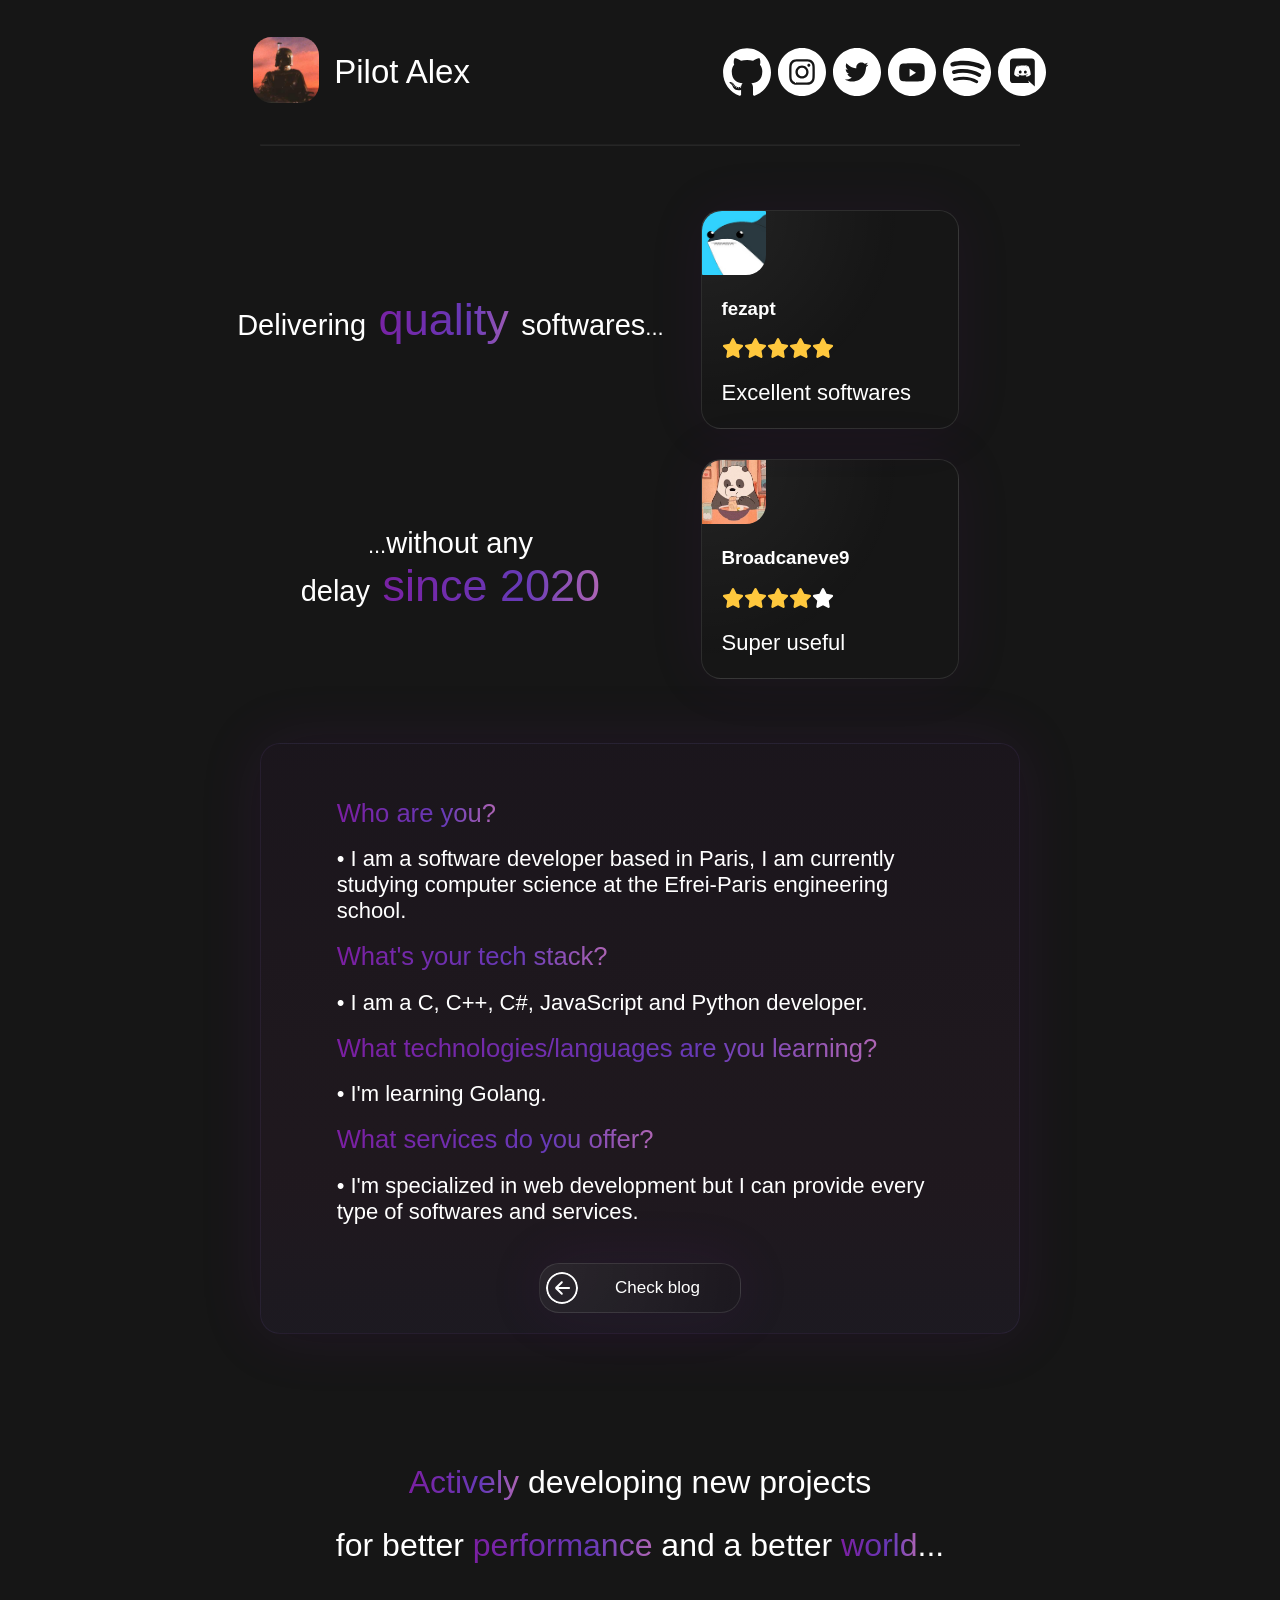
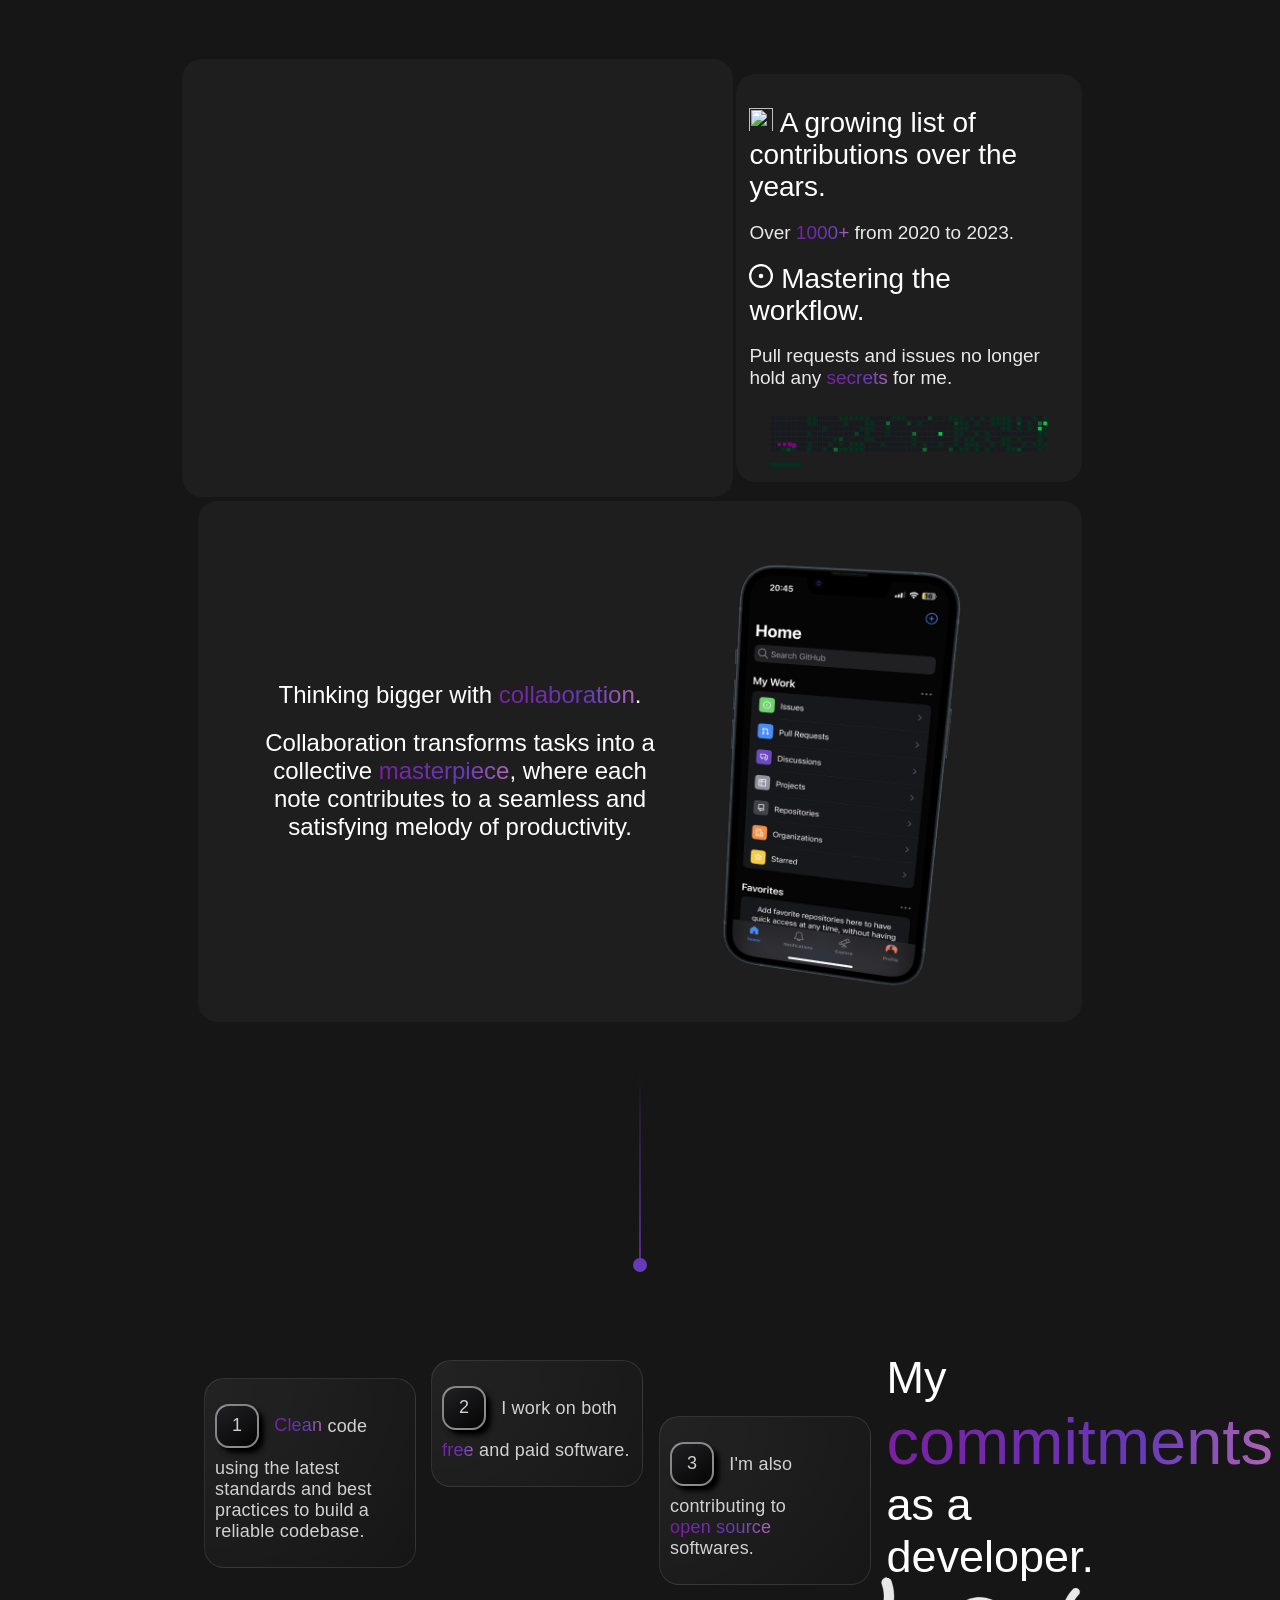
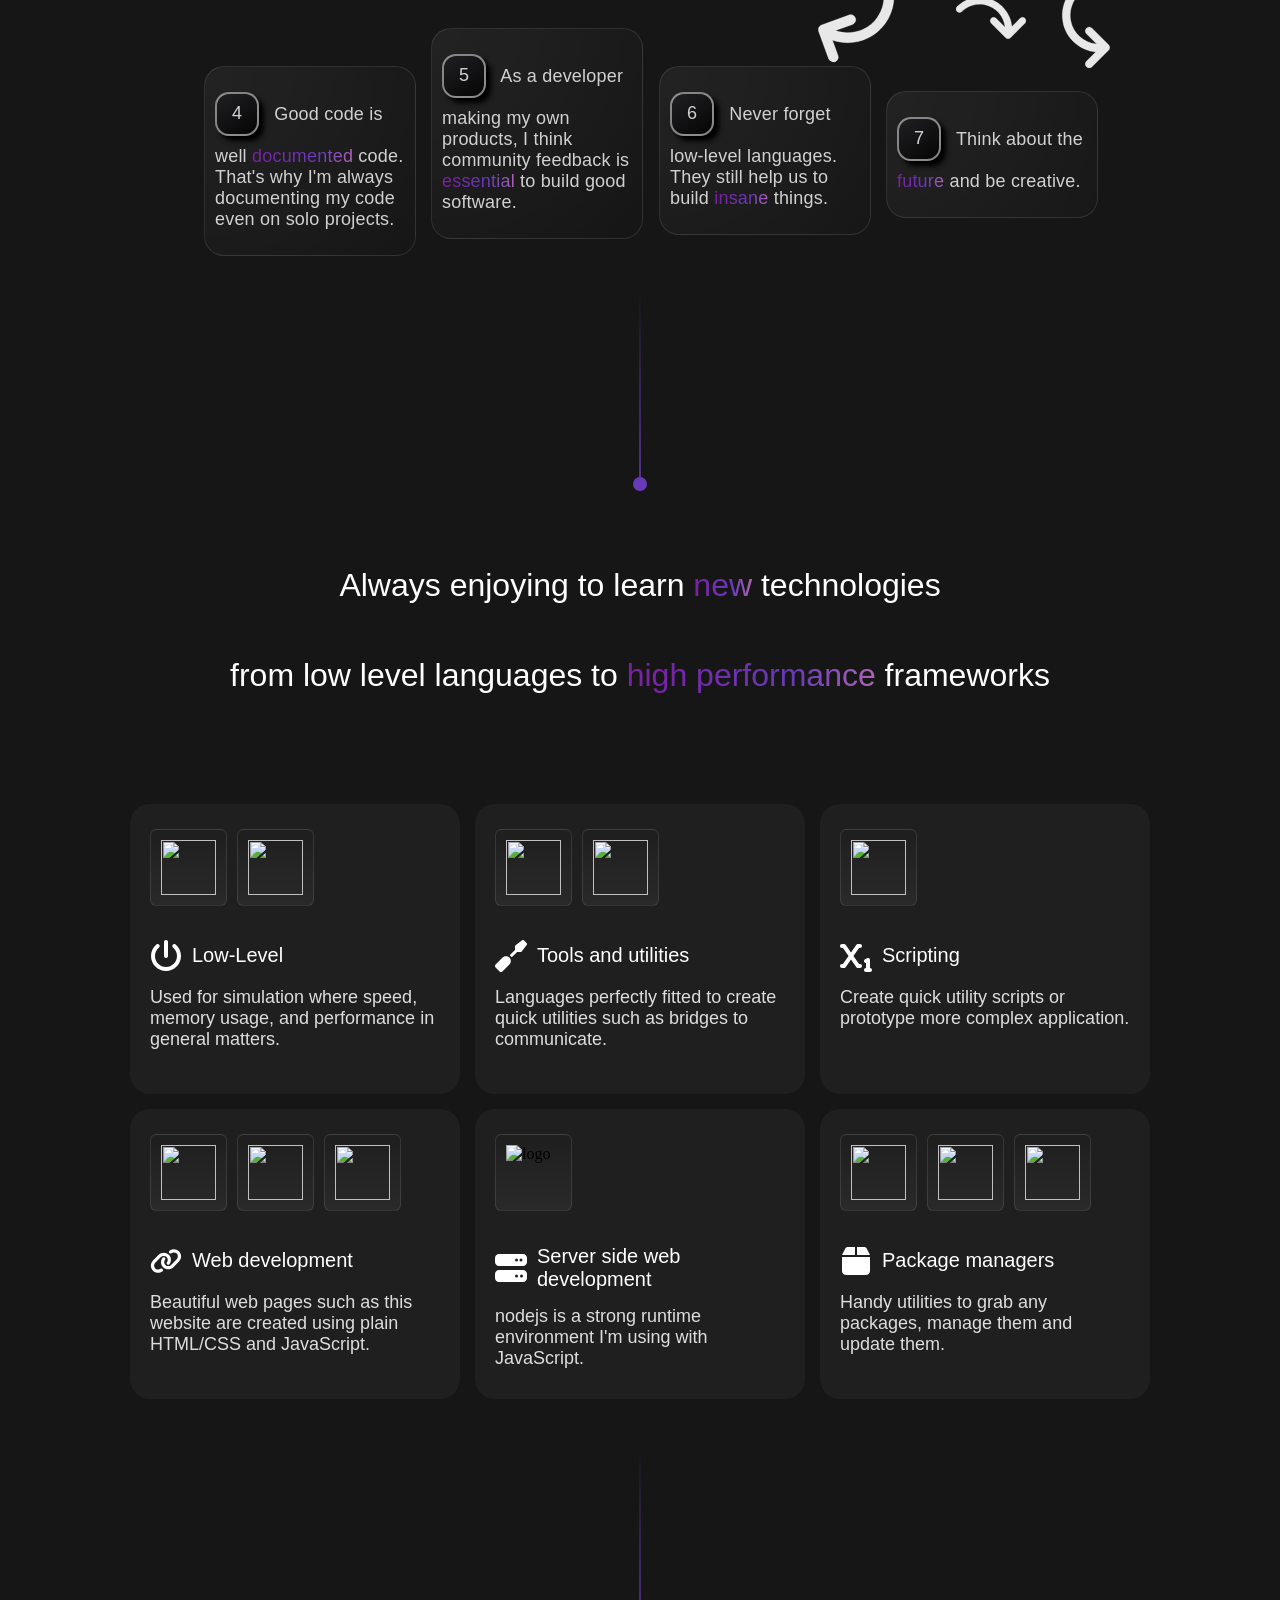
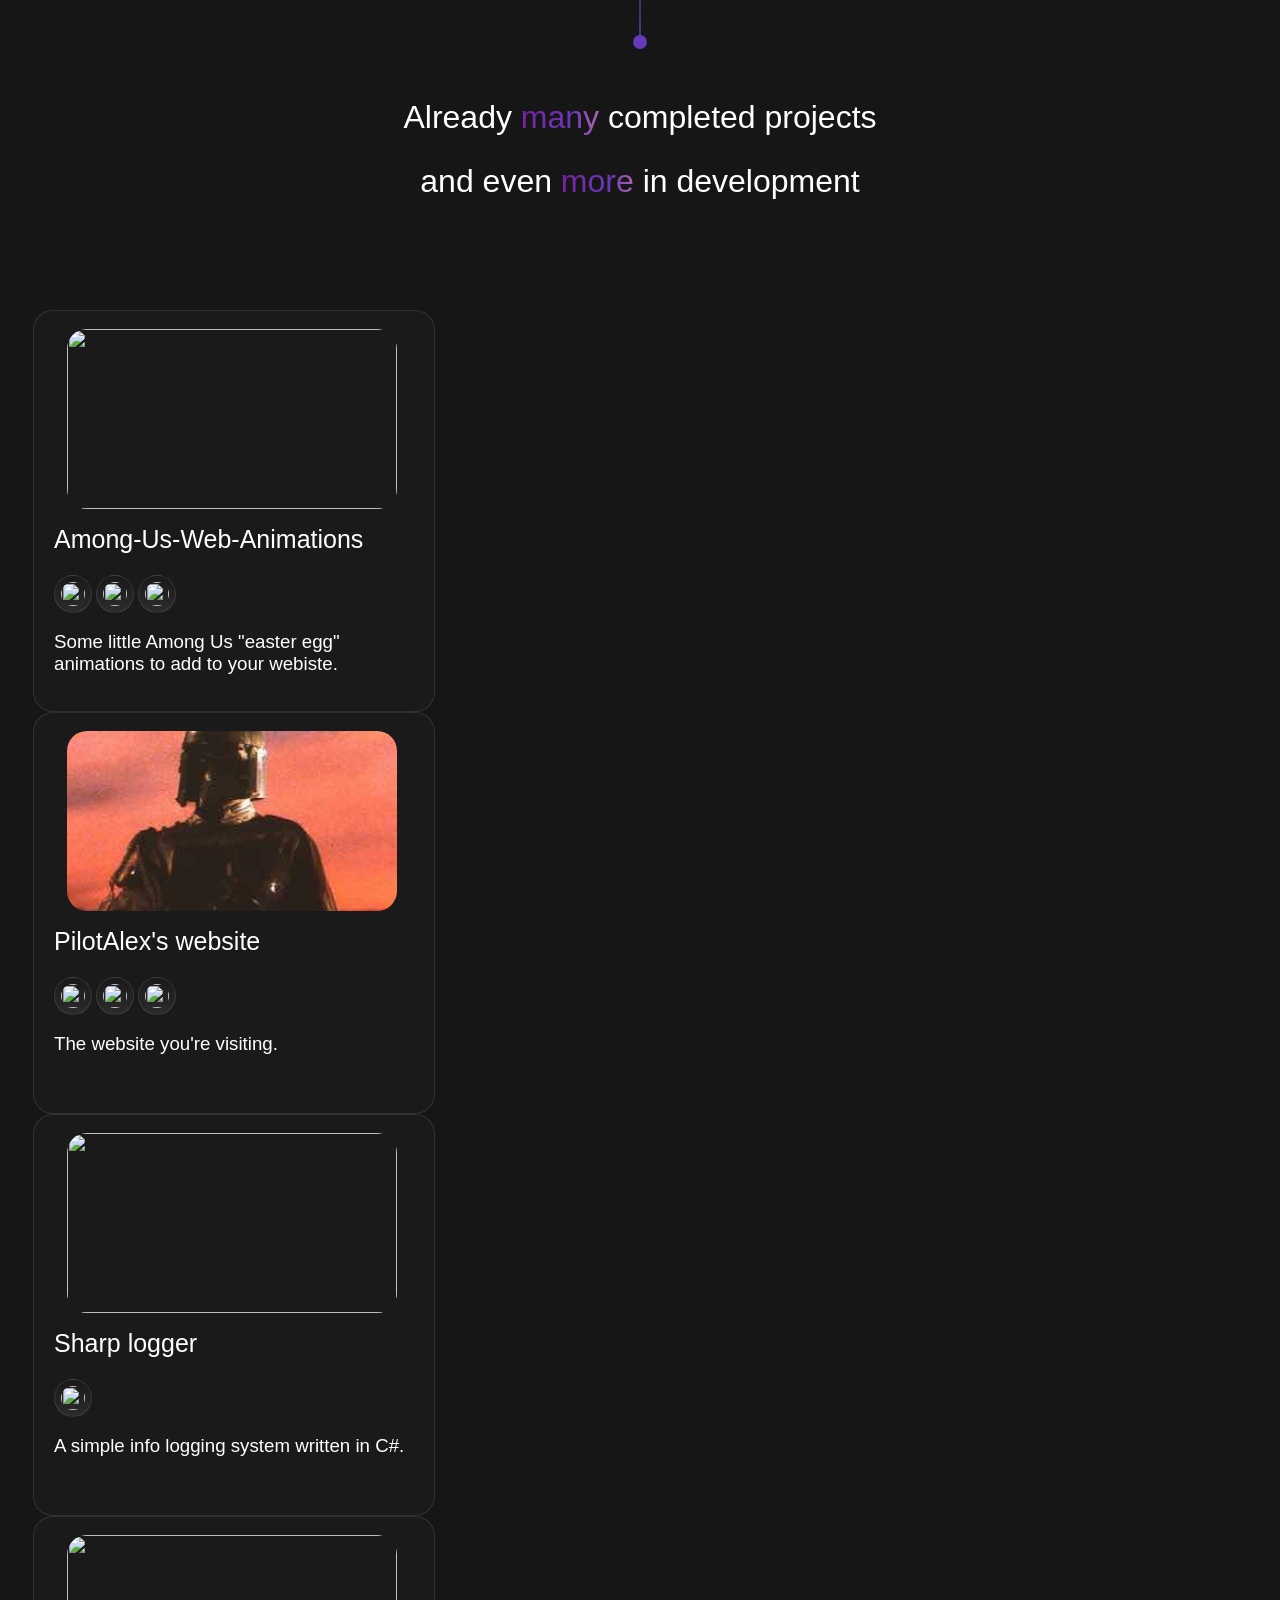
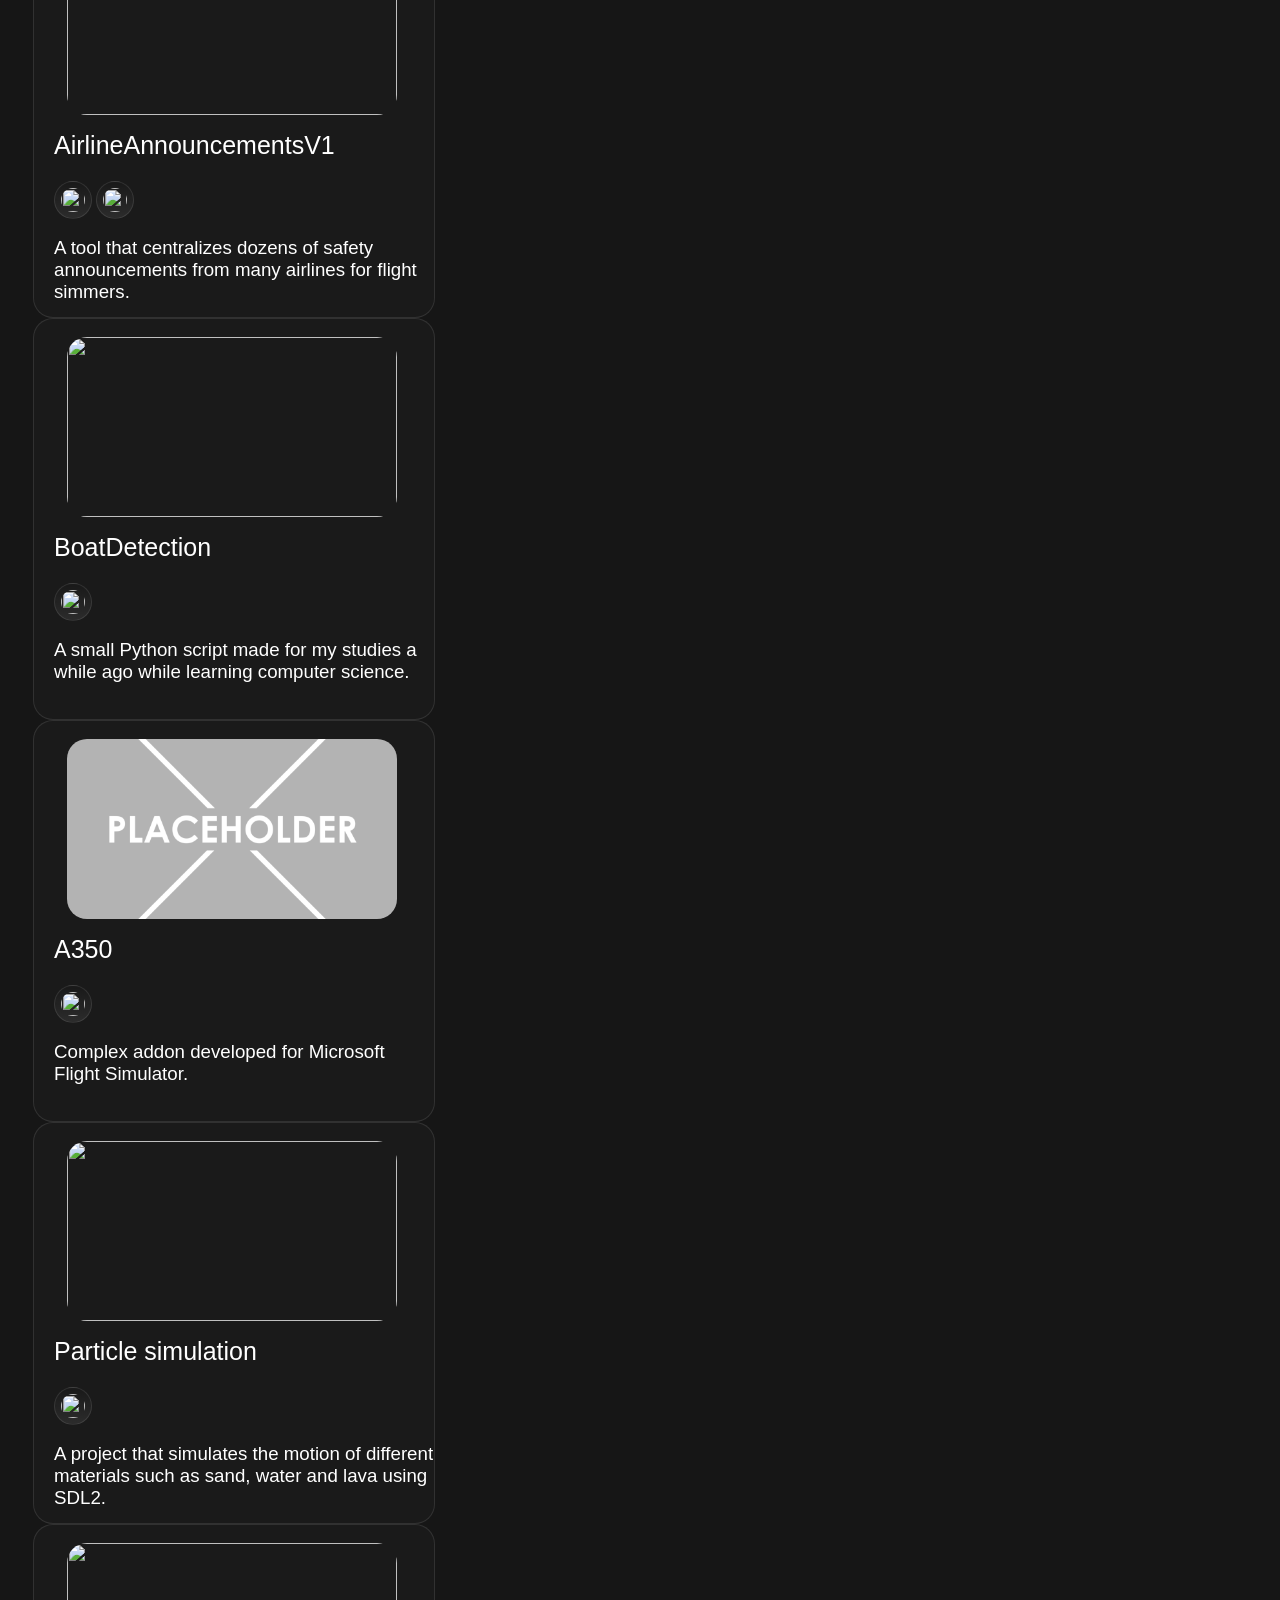
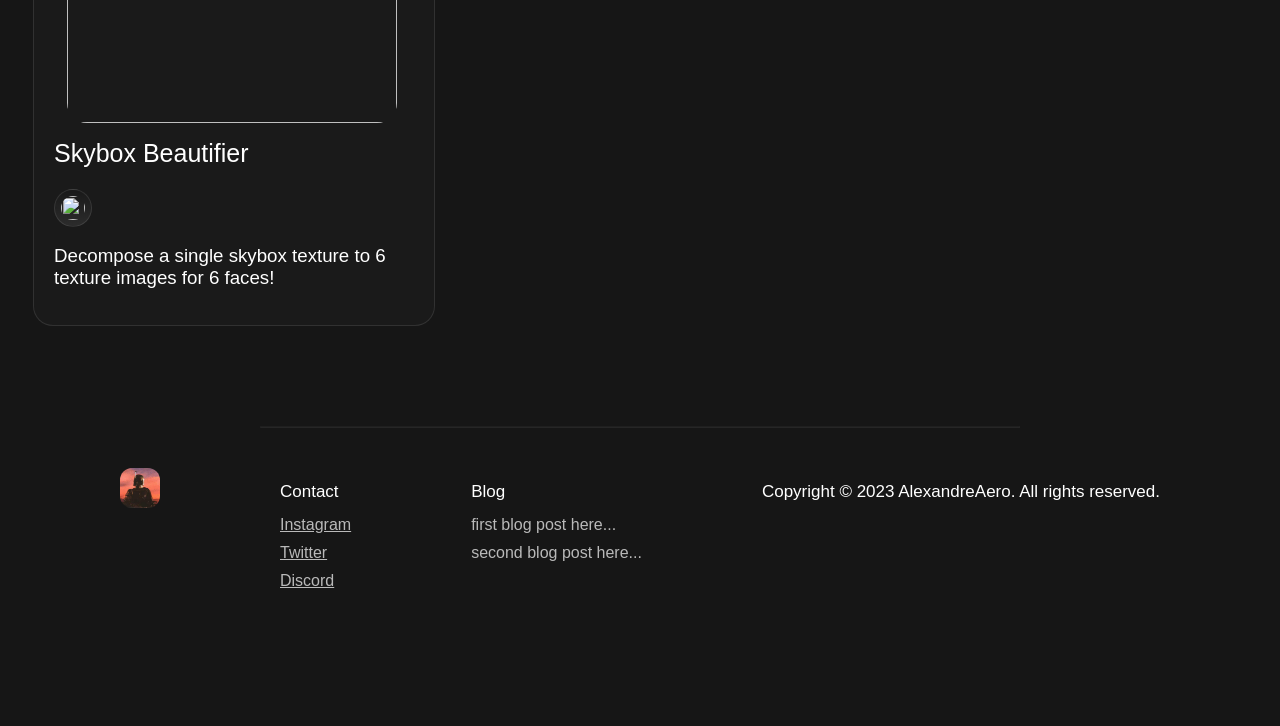
==== commit 5c0532cf: "Style update" ====
--- a/index.html
+++ b/index.html
@@ -12,7 +12,6 @@
   <link rel="stylesheet" href="https://cdnjs.cloudflare.com/ajax/libs/tiny-slider/2.9.4/tiny-slider.css">
 </head>
 <body>
-  <div class="light-animation"></div>
   <header>
     <a href="./index.html">
       <img class="logo" src="./images/Mandalorian.png" alt="Logo">
@@ -45,6 +44,9 @@
       <!-- Empty for now, dyanamically added -->
     </div>
     <div class="review-grid">
+      <h2 class="intro-text-1">
+        Delivering<span class="magic-text"> quality </span>softwares<span class="dot-dot-dot">...</span>
+      </h2>
       <section class="first-review">
         <img class="review-profile-picture" src="./images/shark.png" alt="First review profile picture" width="64" height="64">
         <h3 class="review-username">fezapt</h3>
@@ -57,7 +59,9 @@
         </div>
         <h3 class="review-content">Excellent softwares</h3>
       </section>
-      <h2 class="intro-text-1">Delivering <span class="magic-text">quality</span> softwares</h2>
+      <h2 class="intro-text-2">
+        <span class="dot-dot-dot">...</span>without any delay<span class="magic-text"> since 2020 </span>
+      </h2>
       <section class="second-review">
         <img class="review-profile-picture" src="./images/panda.png" alt="Second review profile picture" width="64" height="64">
         <h3 class="review-username">Broadcaneve9</h3>
@@ -70,7 +74,6 @@
         </div>
         <h3 class="review-content">Super useful</h3>
       </section>
-      <h2 class="intro-text-2">without any delay <span class="magic-text">since 2020</span></h2>
     </div>
   </div>
   <div class="bio-section">
@@ -96,20 +99,27 @@
     <h2 class="last-text">for better <span class="magic-text">performance</span> and a better <spanc class="magic-text">world</spanc>...</h2>
     <div class="github-grid">
       <canvas id="github-commits-graph">
-        <!-- Empty for now, dyanamically added -->
+      <!-- Empty for now, dyanamically added -->
       </canvas>
       <div class="github-textual-stats">
         <h1 class="github-textual-stats-text-big">
           <img src="https://raw.githubusercontent.com/gauravghongde/social-icons/master/SVG/White/Github_white.svg">
           A growing list of contributions over the years.
         </h1>
-        <h2 class="github-textual-stats-text-small">Over 1000+ from 2020 to 2023</h2>
+        <h2 class="github-textual-stats-text-small">Over <span class="magic-text">1000+</span> from 2020 to 2023.</h2>
         <h1 class="github-textual-stats-text-big">
           <img src="./images/gh-issue.svg">
           Mastering the workflow.
         </h1>
-        <h2 class="github-textual-stats-text-small">Pull requests and issues no longer hold any secrets for me</h2>
-        <img class="snake-game-image" src="./images/snake.svg">
+        <h2 class="github-textual-stats-text-small">Pull requests and issues no longer hold any <span class="magic-text">secrets</span> for me.</h2>
+        <img class="snake-game-image" src="./images/snake.svg" alt="Snake game with commit graph">
+      </div>
+      <div class="github-sum">
+        <div class="collab-text">
+          <h2>Thinking bigger with <span class="magic-text">collaboration</span>.</h2>
+          <h2>Collaboration transforms tasks into a collective <span class="magic-text">masterpiece</span>, where each note contributes to a seamless and satisfying melody of productivity.</h2>
+        </div>
+        <img class="phone-mockup" src="./images/mockup.png">
       </div>
     </div>
   </div>
@@ -127,46 +137,59 @@
       <img src="./images/arrow.svg">
     </div>
     <div class="first-commitment">
-      <div class="commitment-index">
-        <h1>1</h1>
-      </div>
-      <h2><span class="magic-text">Clean</span> code using the latest standards and best practices to build a reliable codebase.</h2>
+      <h2>
+        <span class="commitment-index">1</span>
+        <span class="magic-text">Clean</span>
+        code using the latest standards and best practices to build a reliable codebase.
+      </h2>
     </div>
     <div class="second-commitment">
-      <div class="commitment-index">
-        <h1>2</h1>
-      </div>
-      <h2>I work on both <span class="magic-text">free</span> and paid software.</h2>
+      <h2>
+        <span class="commitment-index">2</span>
+        I work on both 
+        <span class="magic-text">free</span> 
+        and paid software.
+      </h2>
     </div>
     <div class="third-commitment">
-      <div class="commitment-index">
-        <h1>3</h1>
-      </div>
-      <h2>I'm also contributing to <span class="magic-text">open source</span> softwares.</h2>
+      <h2>
+        <span class="commitment-index">3</span>
+        I'm also contributing to 
+        <span class="magic-text">open source</span> 
+        softwares.
+      </h2>
     </div>
     <div class="fourth-commitment">
-      <div class="commitment-index">
-        <h1>4</h1>
-      </div>
-      <h2>Good code is well <span class="magic-text">documented</span> code. That's why I'm always documenting my code even on solo projects.</h2>
+      <h2>
+        <span class="commitment-index">4</span>
+        Good code is well 
+        <span class="magic-text">documented</span> 
+        code. That's why I'm always documenting my code even on solo projects.
+      </h2>
     </div>
     <div class="fifth-commitment">
-      <div class="commitment-index">
-        <h1>5</h1>
-      </div>
-      <h2>As a developer making my own products, I think community feedback is <span class="magic-text">essential</span> to build good software.</h2>
+      <h2>
+        <span class="commitment-index">5</span>
+        As a developer making my own products, I think community feedback is 
+        <span class="magic-text">essential</span> 
+        to build good software.
+      </h2>
     </div>
     <div class="sixth-commitment">
-      <div class="commitment-index">
-        <h1>6</h1>
-      </div> 
-      <h2>Never forget low-level languages. They still help us to build <span class="magic-text">insane</span> things.</h2>
+      <h2>
+        <span class="commitment-index">6</span>
+        Never forget low-level languages. They still help us to build 
+        <span class="magic-text">insane</span> 
+        things.
+      </h2>
     </div>
     <div class="seventh-commitment">
-      <div class="commitment-index">
-        <h1>7</h1>
-      </div> 
-      <h2>Think about the <span class="magic-text">future</span>!</h2>
+      <h2>
+        <span class="commitment-index">7</span>
+        Think about the 
+        <span class="magic-text">future</span>
+        and be creative.
+      </h2>
     </div>
   </div>
   <div class="section-separator">
--- a/style.css
+++ b/style.css
@@ -1,5 +1,5 @@
 :root {
-  --background-color-dark: rgb(17, 17, 17);
+  --background-color-dark: rgb(22, 22, 22);
   --background-color-light: rgb(222, 222, 222);
   --purple: rgb(123, 31, 162);
   --violet: rgb(103, 58, 183);
@@ -9,7 +9,7 @@
   --font: 'Rubik', sans-serif;
 }
 
-h1, h2, h3, h4 {
+a, h1, h2, h3, h4 {
   font-family: var(--font);
   color: white;
 }
@@ -52,8 +52,8 @@
 }
 
 .section-separator {
-  margin-top: 60px;
-  margin-bottom: 60px;
+  margin-top: 50px;
+  margin-bottom: 50px;
   height: 200px;
   display: flex;
   flex-direction: column;
@@ -106,26 +106,32 @@
 }
 
 .logo {
-  border-radius: 30%;
-  height: 70px;
-  width: 70px;
+  border-radius: 28%;
+  height: 66px;
+  width: 66px;
   margin-right: 15px;
 }
 
 .name-text {
-  font-size: 35px;
+  font-size: 33px;
   margin-right: 20%;
 }
 
 .socials-grid {
   display: flex;
-  align-items: center;
-  gap: 10px;
+  align-items: baseline;
+  gap: 26px;
 }
 
 .socials-grid a:hover {
   transition-duration: 0.2s;
   opacity: 0.7;
+}
+
+.socials-grid a {
+  text-align: center;
+  width: 29px;
+  height: 29px;
 }
 
 #shooting-stars-container {
@@ -205,16 +211,21 @@
 .intro-text-2 {
   overflow-wrap: break-word;
   text-align: center;
+  font-size: 29px;
 }
 
 .intro-text-1 .magic-text,
 .intro-text-2 .magic-text {
-  font-size: 42px;
+  font-size: 45px;
+}
+
+.dot-dot-dot {
+  font-size: 22px;
 }
 
 .first-review,
 .second-review {
-  box-shadow: 0px 0px 60px rgb(123 31 162 / 10%);
+  box-shadow: 0px 0px 60px rgb(123 31 162 / 8%);
   border: 1px solid rgba(255, 255, 255, 0.1);
   border-radius: 20px;
   width: fit-content;
@@ -241,7 +252,7 @@
   align-items: center;
   width: 60%;
   justify-content: center;
-  border-radius: 10px 10px 25px 25px;
+  border-radius: 20px;
   margin-left: auto;
   margin-right: auto;
   border: 1px solid rgba(164, 110, 250, 0.08);
@@ -301,26 +312,72 @@
   margin-top: 130px;
 }
 
-.github-stats-section > h2:not(.last-text) {
+.github-stats-section > h2 {
   text-align: center;
 }
 
 .last-text {
+  margin-bottom: 110px;
   text-align: center;
-  margin-bottom: 110px;
 }
 
 .github-grid {
   display: grid;
-  grid-template-columns: repeat(2, 45%);
+  grid-template-columns: 1.5fr 1fr;
   justify-items: center;
   align-items: center;
   justify-content: center;
+  gap: 2%;
+  width: 70%;
+  margin: auto;
 }
 
 #github-commits-graph {
   width: 100% !important;
   height: 100% !important;
+  background-color: rgb(30, 30, 30);
+  border-radius: 20px;
+  padding: 3%;
+}
+
+.github-textual-stats {
+  height: 100%;
+  width: 100%;
+  background-color: rgb(30, 30, 30);
+  border-radius: 20px;
+  padding: 4%;
+  box-sizing: border-box;
+}
+
+.github-sum {
+  display: flex;
+  width: 100%;
+  height: 100%;
+  justify-content: center;
+  align-items: center;
+  grid-column: span 2;
+  background-color: rgb(30, 30, 30);
+  border-radius: 20px;
+  overflow: hidden;
+}
+
+.github-sum:hover,
+.github-textual-stats:hover,
+#github-commits-graph:hover {
+  animation: larger 0s linear forwards;
+}
+
+.collab-text {
+  width: 45%;
+  text-align: center;
+}
+
+.collab-text h2 {
+  font-size: 24px;
+}
+
+.phone-mockup {
+  height: 100%;
 }
 
 .github-textual-stats-text-big {
@@ -339,7 +396,9 @@
 }
 
 .snake-game-image {
-  width: 500px;
+  width: 90%;
+  display: block;
+  margin: 0 auto;
 }
 
 .commitment-section {
@@ -370,20 +429,20 @@
 }
 
 .commitment-section-arrow-block :nth-child(1) {
-  width: 128px;
-  height: 128px;
+  width: 100px;
+  height: 100px;
   transform: translateY(55px) translateX(-20px) rotate(205deg);
 }
 
 .commitment-section-arrow-block :nth-child(2) {
-  width: 85px;
-  height: 85px;
+  width: 70px;
+  height: 70px;
   transform: translateY(40px) rotate(90deg);
 }
 
 .commitment-section-arrow-block :nth-child(3) {
-  width: 110px;
-  height: 110px;
+  width: 80px;
+  height: 80px;
   transform: translateY(55px) translateX(-40px) rotateX(180deg) rotateY(0deg);
 }
 
@@ -394,6 +453,7 @@
 .fifth-commitment,
 .sixth-commitment,
 .seventh-commitment {
+  padding: 10px;
   border-radius: 20px;
   border: 1px solid rgba(255, 255, 255, 0.1);
   background: radial-gradient( 
@@ -401,61 +461,50 @@
     rgba(255, 255, 255, 0.06), 
     transparent 50%
   );
-  margin: 15px;
 }
 
 .commitment-index {
-  display: flex;
-  align-items: center;
-  justify-content: center;
-  margin-top: 12px;
-  margin-left: 12px;
-  width: 60px;
-  height: 60px;
-  border-radius: 20px;
+  display: inline-flex;
+  text-align: center;
+  justify-content: center;
+  align-items: center;
+  margin-bottom: 10px;
+  margin-right: 10px;
+  min-width: 40px;
+  min-height: 40px;
+  border-radius: 14px;
   border: 2px solid rgba(255, 255, 255, 0.5);
   box-shadow: 5px 5px 5px black;
   background-image: linear-gradient(145deg, #201f22, #050505);
 }
 
-.commitment-index > h1 {
-  text-align: center;
-  margin-bottom: 10px;
-  margin: 0;
-  color: rgba(255, 255, 255, 0.8);
-}
-
-.commitment-section > div > h2 > span {
-  text-align: left;
-  word-break: break-word;
-  font-size: 35px;
-}
-
 .commitment-section > div > h2 {
   text-align: left;
-  margin-left: 10px;
-  word-break: break-word;
   color: rgba(255, 255, 255, 0.8);
   font-size: 18px;
   letter-spacing: 0.2px;
 }
 
 .first-commitment {
+  margin-top: 30%;
   width: 100%;
   height: fit-content;
 }
 
 .second-commitment {
+  margin-top: 20%;
   width: 100%;
   height: fit-content;
 }
 
 .third-commitment {
+  margin-top: 50%;
   width: 100%;
   height: fit-content;
 }
 
 .fourth-commitment {
+  margin-top: 20%;
   width: 100%;
   height: fit-content;
 }
@@ -466,11 +515,13 @@
 }
 
 .sixth-commitment {
+  margin-top: 20%;
   width: 100%;
   height: fit-content;
 }
 
 .seventh-commitment {
+  margin-top: 33%;
   width: 100%;
   height: fit-content;
 }
@@ -480,10 +531,6 @@
   flex-direction: column;
   align-items: center;
   position: relative;
-}
-
-.tech-section > h2 {
-  text-align: center;
 }
 
 .tech-section-grid {
@@ -499,36 +546,28 @@
   width: fit-content;
   height: fit-content;
   gap: 15px;
-  box-shadow: 0px 0px 100px rgba(132, 31, 162, 0.12);
-  background: linear-gradient(
-    180deg, 
-    rgba(132, 31, 162, 0.05) 0%,
-    rgba(195, 75, 189, 0.05) 50%,
-    rgba(220, 80, 200, 0.05) 75%, 
-    rgba(164, 110, 250, 0.05) 100%
-  );
 }
 
 .tech-tile {
   width: 330px;
   height: 290px;
   text-align: left;
-  border: 1px solid rgba(255, 255, 255, 0.1);
-  box-shadow: 0px 0px 100px rgba(123, 31, 162, 0.03);
-  border-radius: 20px;
-  background: linear-gradient(rgba(255, 255, 255, 0) 0%, rgba(255, 255, 255, 0.08) 100%);
+  border-radius: 20px;
+  background: rgb(31, 31, 31);
 }
 
 .tech-tile-images-container {
+  display: flex;
   margin-top: 25px;
   margin-left: 20px;
+  gap: 10px;
 }
 
 .tech-tile-image {
   width: 55px;
   height: 55px;
-  border-radius: 999px;
-  background: linear-gradient(rgba(255, 255, 255, 0) 0%, rgba(255, 255, 255, 0.08) 100%);
+  border-radius: 0.4em;
+  background: linear-gradient(rgba(255, 255, 255, 0) 0%, rgba(255, 255, 255, 0.05) 100%);
   border: 1px solid rgba(255, 255, 255, 0.1);
   padding: 10px;
 }
@@ -651,6 +690,15 @@
   display: none;
 }
 
+@keyframes larger {
+  0% {
+    transform: scale(1.0);
+  }
+  100% {
+    transform: scale(1.007);
+  }
+}
+
 @keyframes tail {
   0% {
     width: 0;
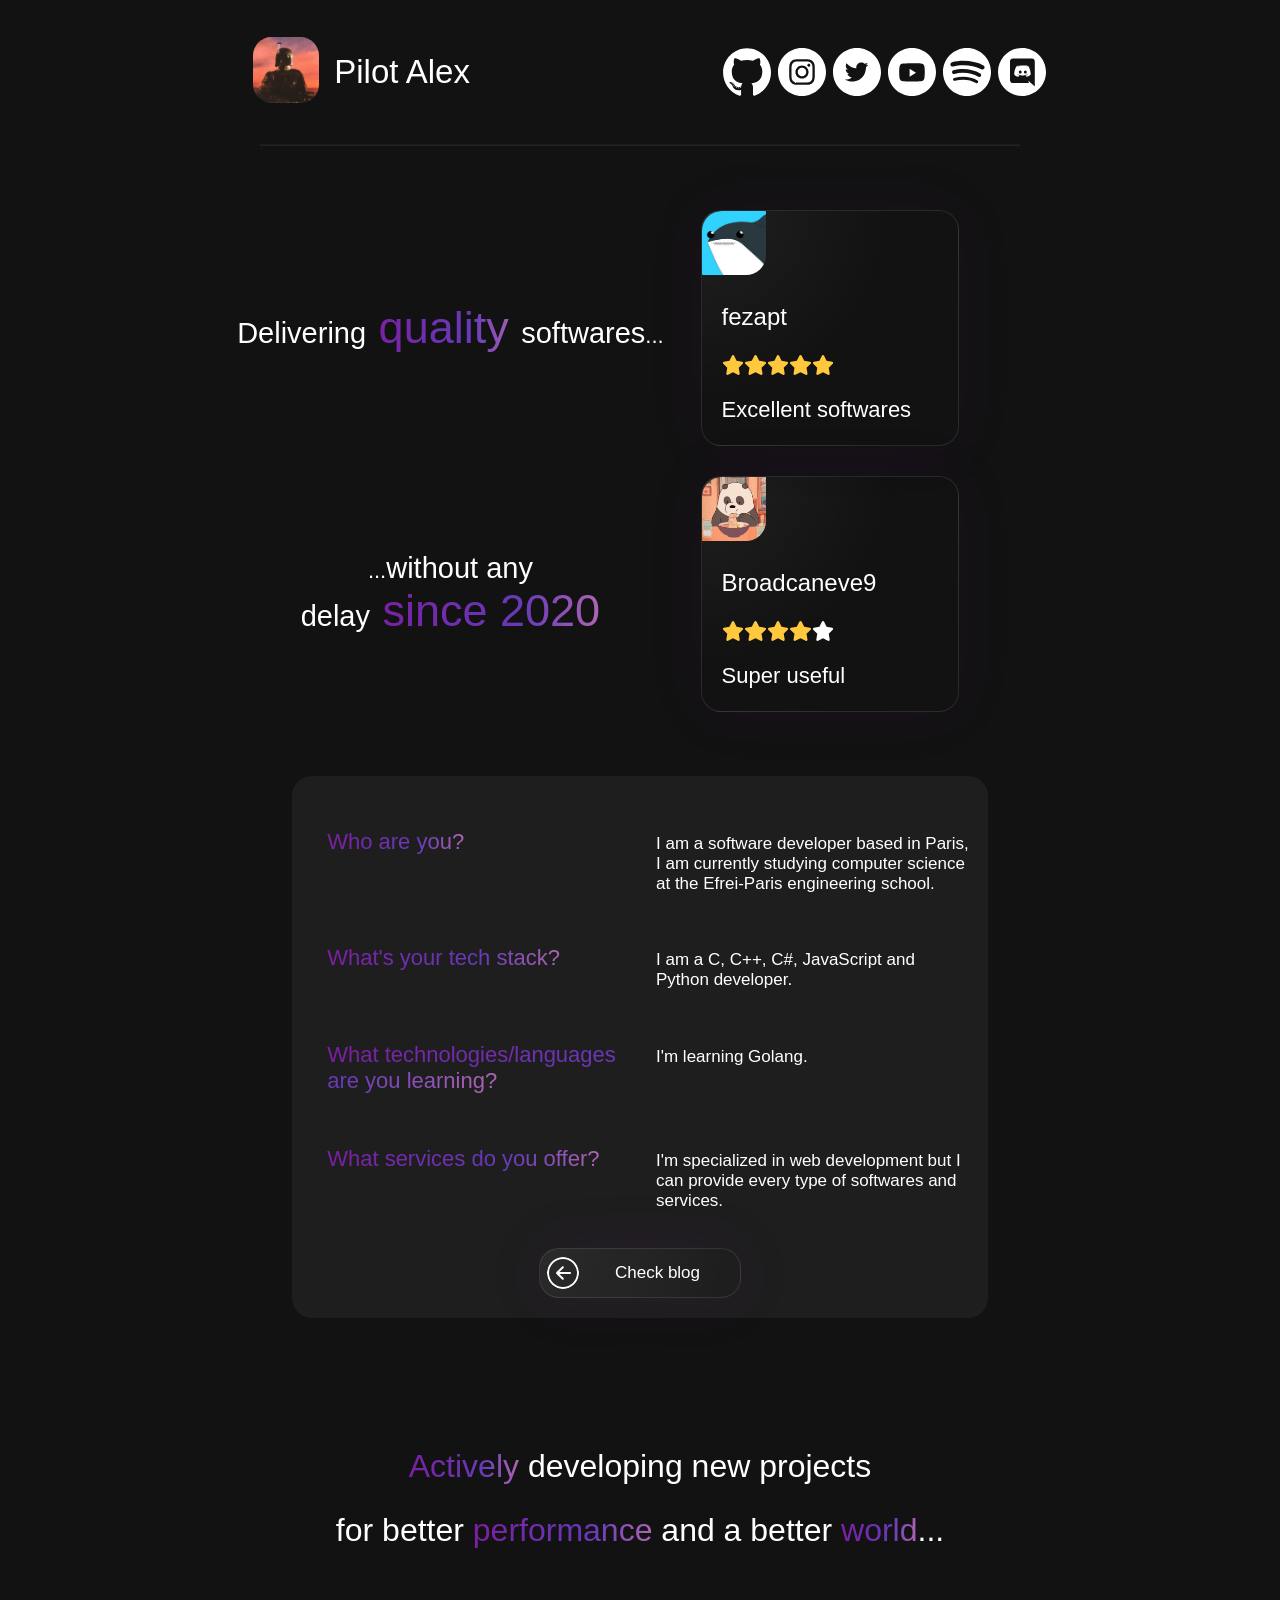
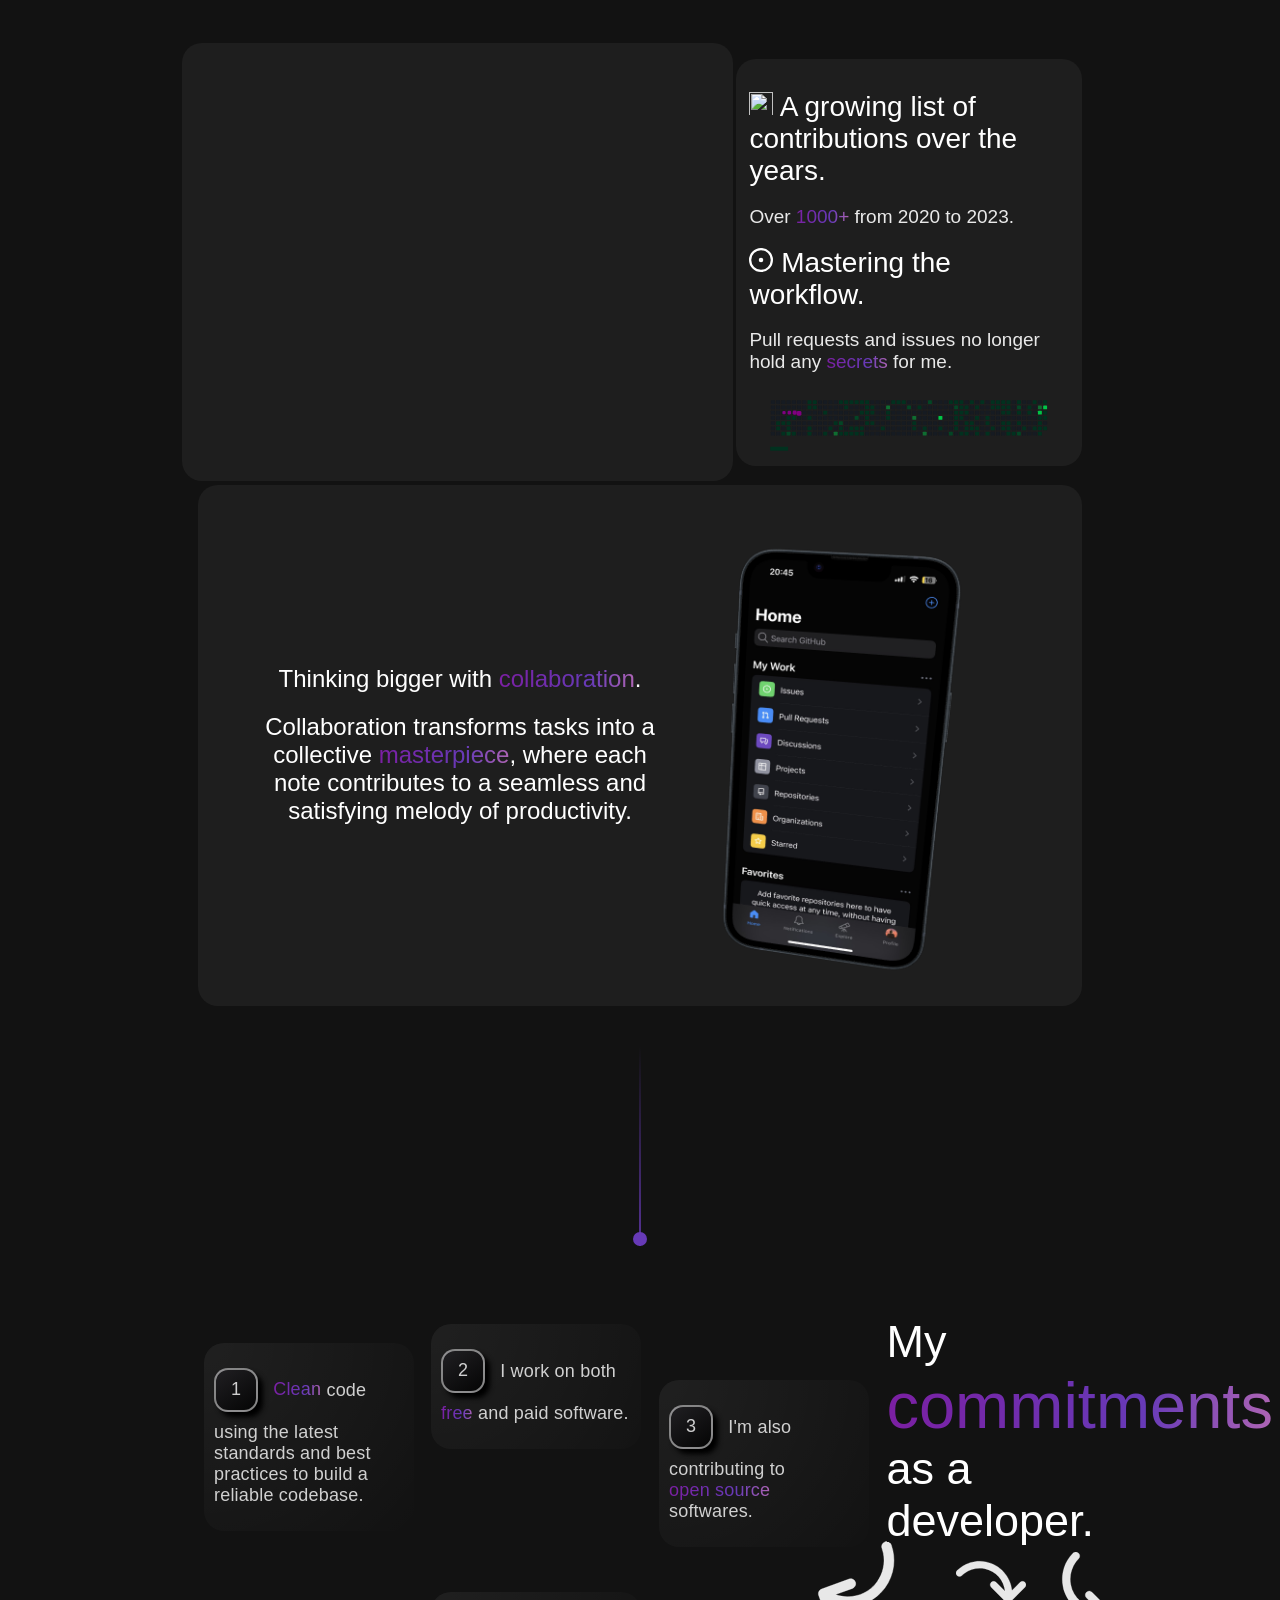
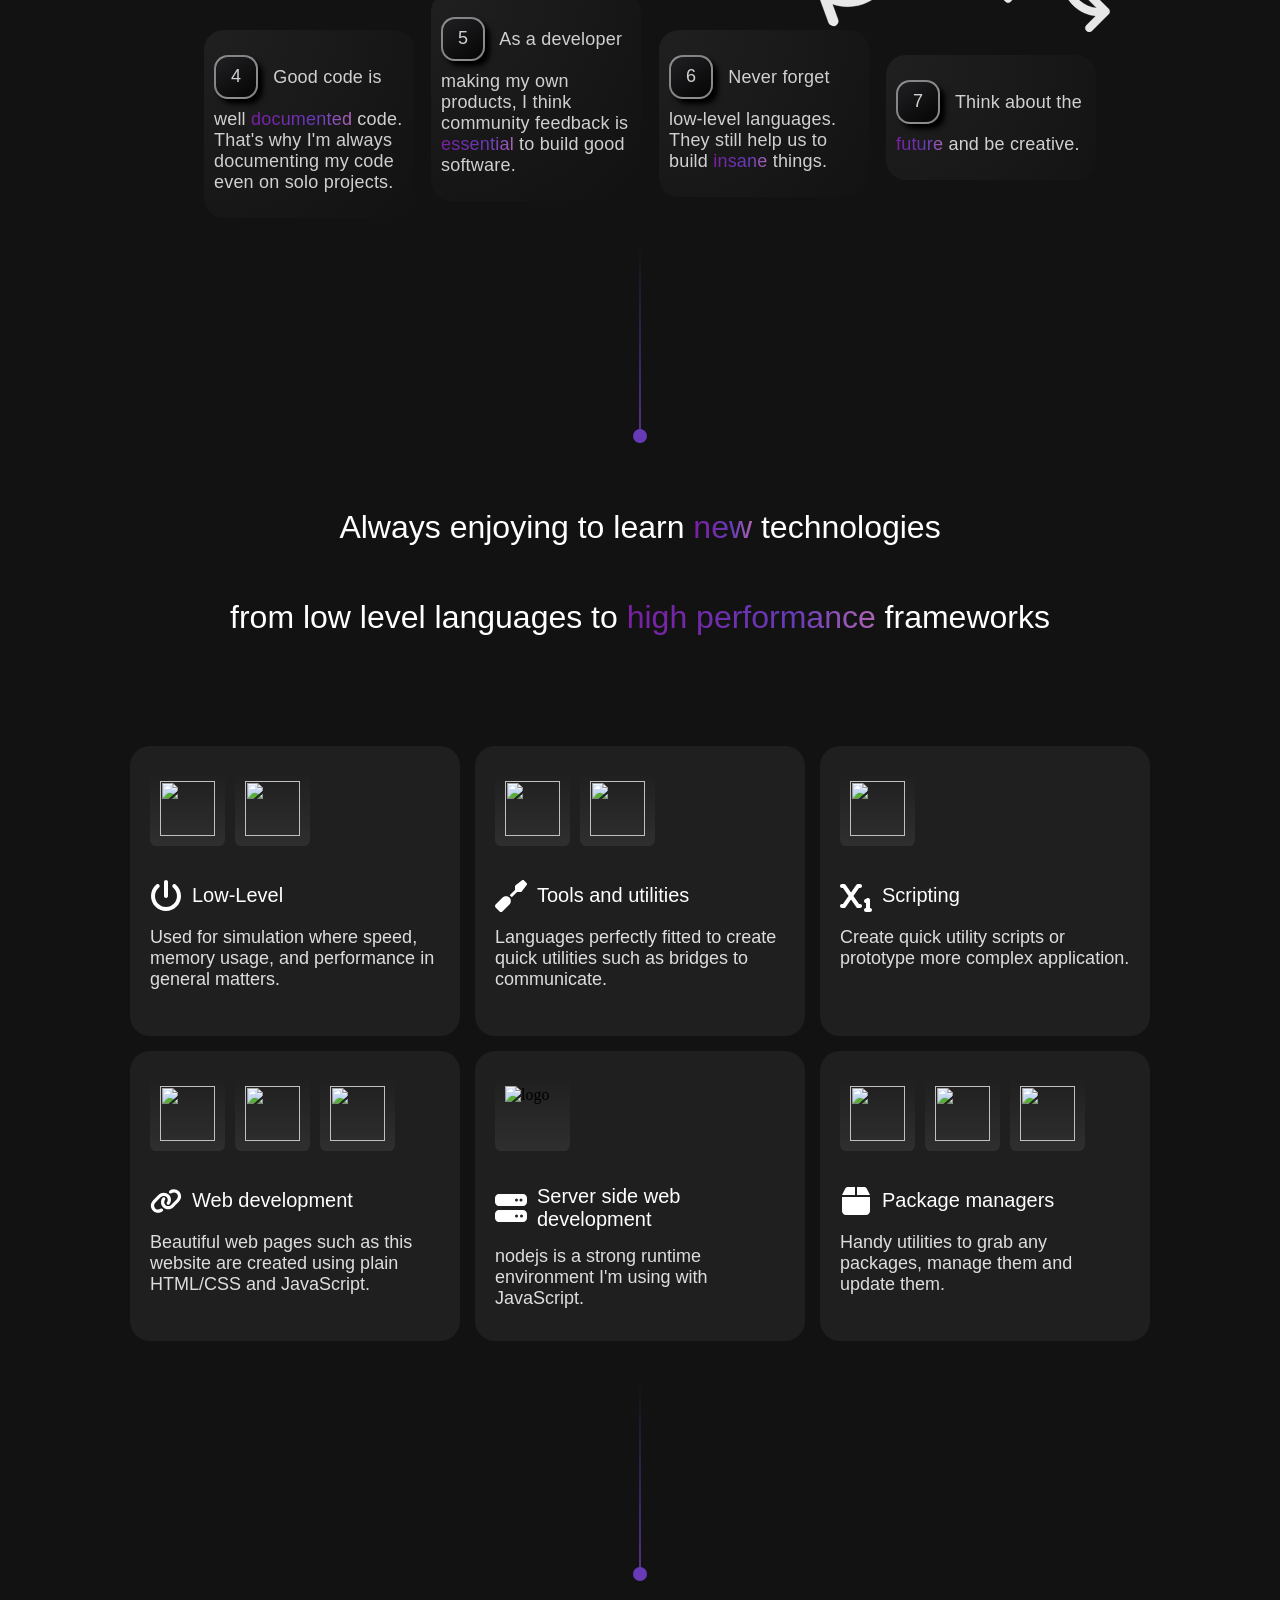
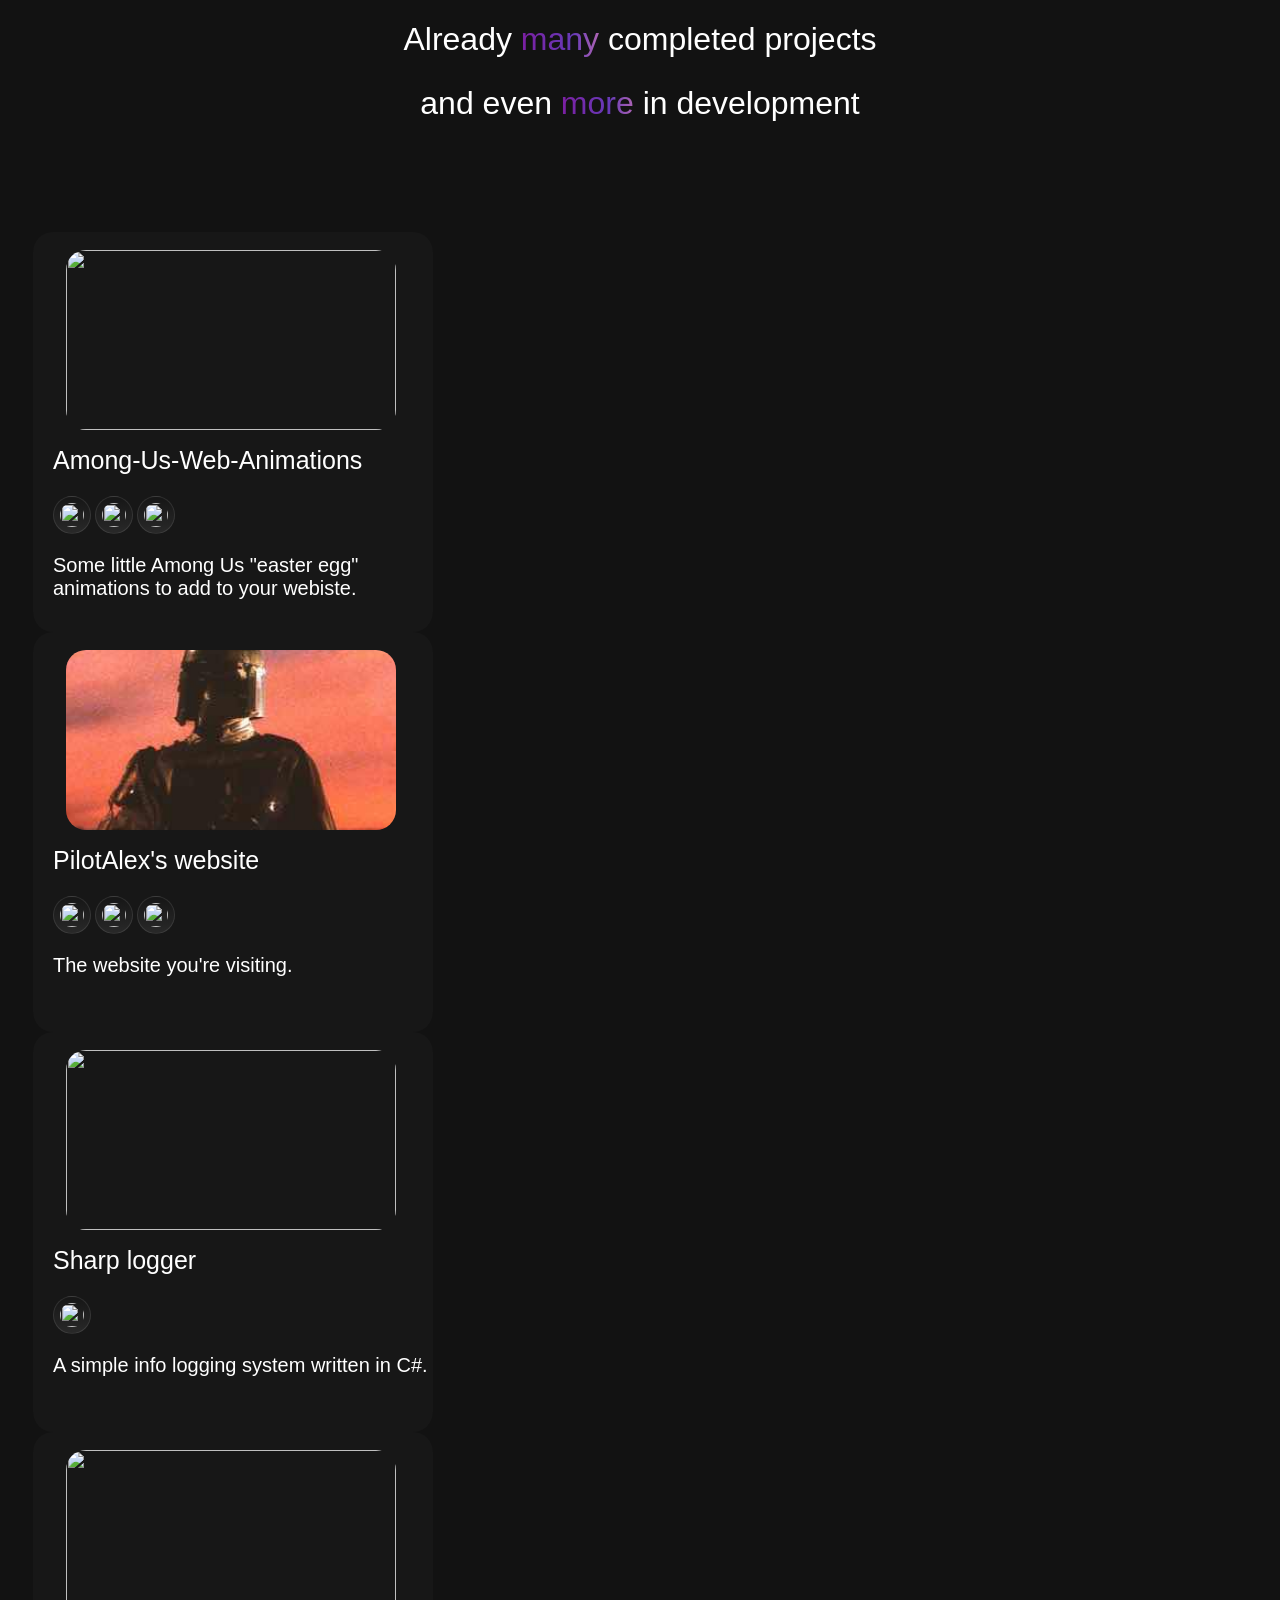
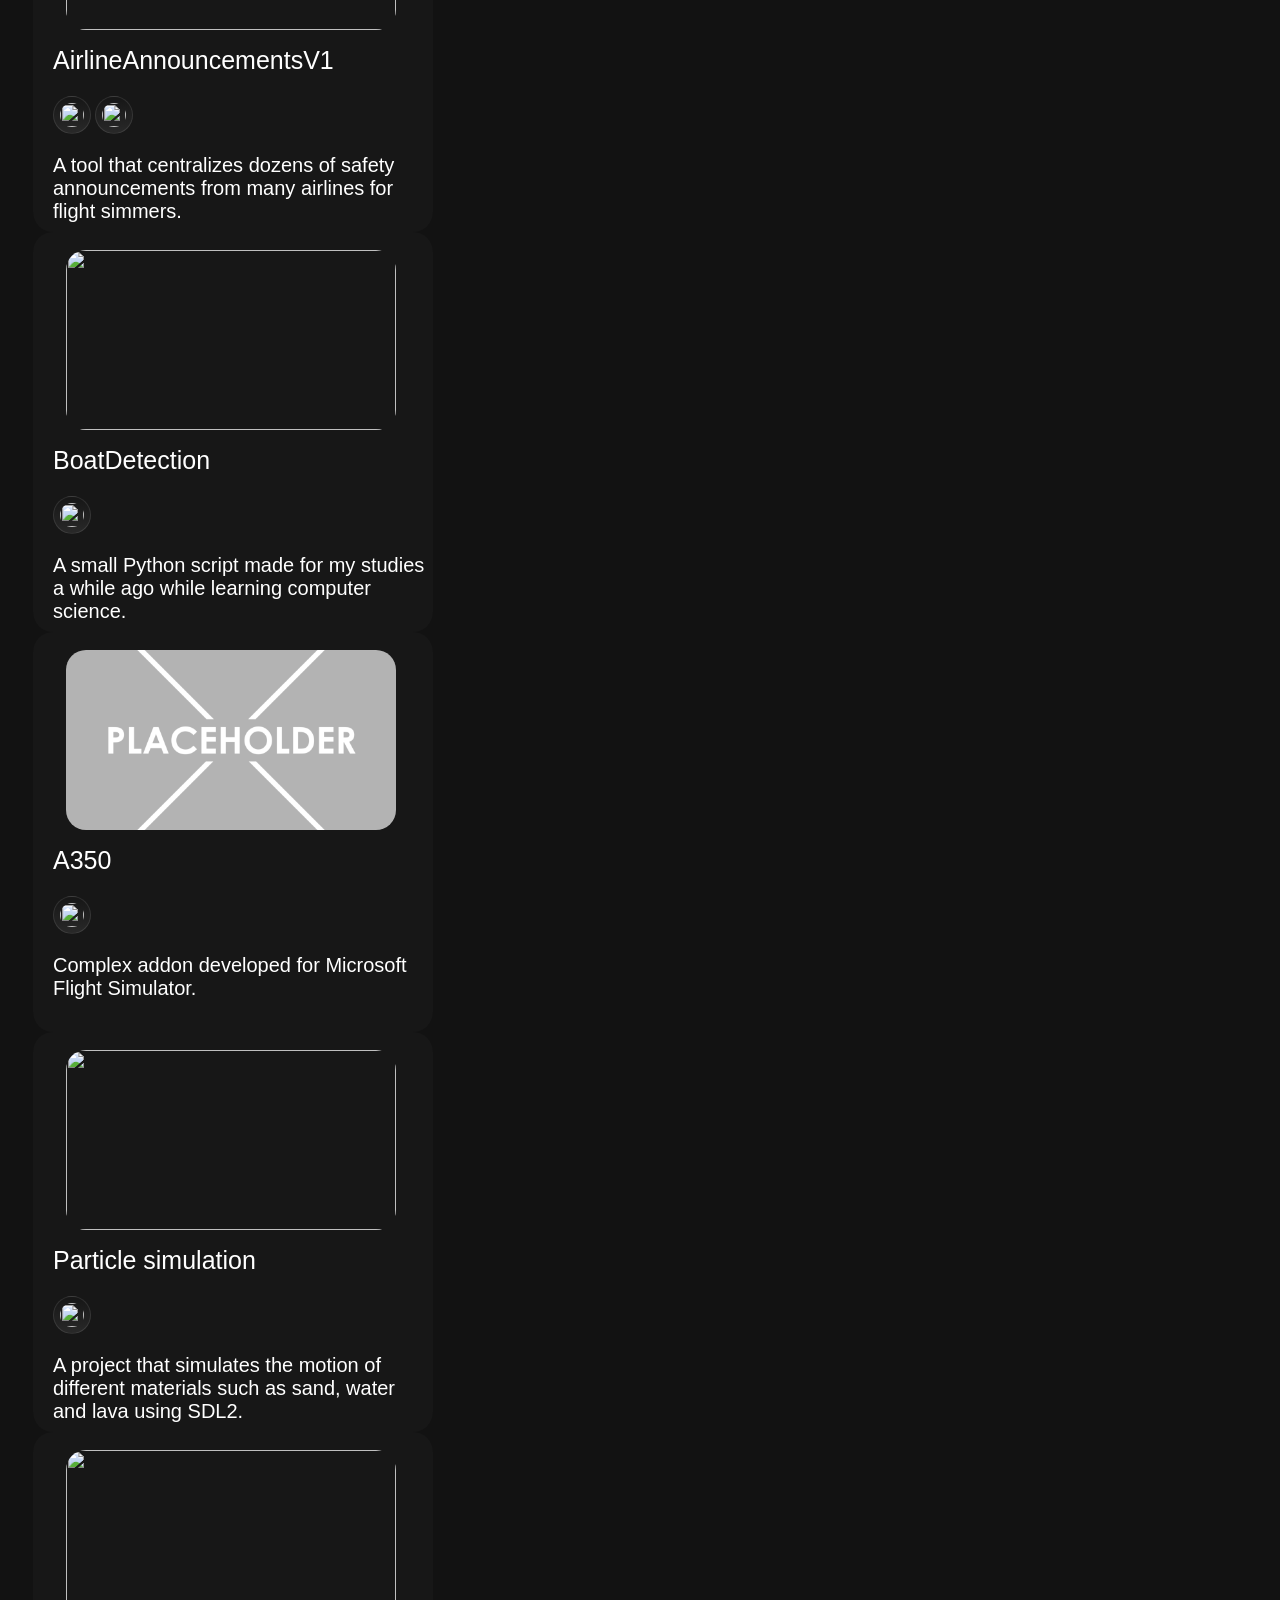
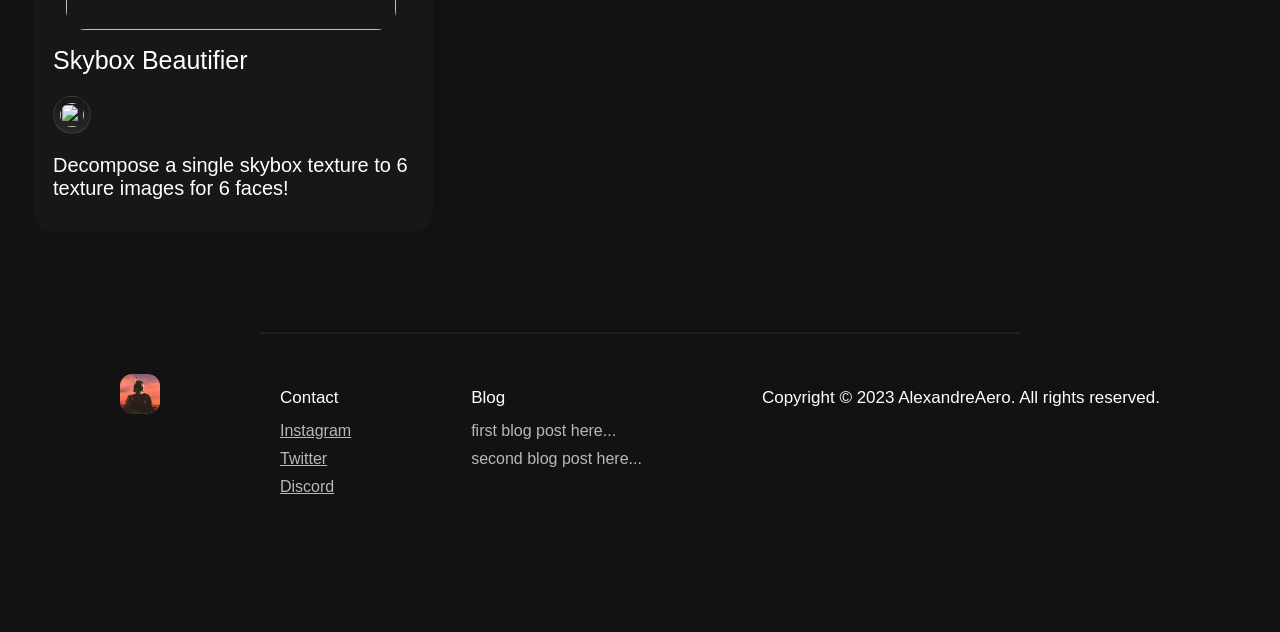
==== commit 5e69c8f5: "Style update" ====
--- a/index.html
+++ b/index.html
@@ -78,14 +78,14 @@
   </div>
   <div class="bio-section">
     <div class="bio-text-content">
-      <h1><span class="magic-text">Who are you?</span></h1>
-      <h2>• I am a software developer based in Paris, I am currently studying computer science at the Efrei-Paris engineering school.</h2>
-      <h1><span class="magic-text">What's your tech stack?</span></h1>
-      <h2>• I am a C, C++, C#, JavaScript and Python developer.</h2>
-      <h1><span class="magic-text">What technologies/languages are you learning?</span></h1>
-      <h2>• I'm learning Golang.</h2>
-      <h1><span class="magic-text">What services do you offer?</span></h1>
-      <h2>• I'm specialized in web development but I can provide every type of softwares and services.</h2>
+      <h2><span class="magic-text">Who are you?</span></h2>
+      <h3>I am a software developer based in Paris, I am currently studying computer science at the Efrei-Paris engineering school.</h3>
+      <h2><span class="magic-text">What's your tech stack?</span></h2>
+      <h3>I am a C, C++, C#, JavaScript and Python developer.</h3>
+      <h2><span class="magic-text">What technologies/languages are you learning?</span></h2>
+      <h3>I'm learning Golang.</h3>
+      <h2><span class="magic-text">What services do you offer?</span></h2>
+      <h3>I'm specialized in web development but I can provide every type of softwares and services.</h3>
     </div>
     <a class="blog-button" href="./blog.html">
       <div class="blog-button-grid-content">
@@ -96,10 +96,10 @@
   </div>
   <div class="github-stats-section">
     <h2><span class="magic-text">Actively</span> developing new projects</h2>
-    <h2 class="last-text">for better <span class="magic-text">performance</span> and a better <spanc class="magic-text">world</spanc>...</h2>
+    <h2 class="last-text">for better <span class="magic-text">performance</span> and a better <span class="magic-text">world</span>...</h2>
     <div class="github-grid">
       <canvas id="github-commits-graph">
-      <!-- Empty for now, dyanamically added -->
+        <!-- Empty for now, dyanamically added -->
       </canvas>
       <div class="github-textual-stats">
         <h1 class="github-textual-stats-text-big">
@@ -269,7 +269,7 @@
       <div class="tech-tile">
         <div class="tech-tile-images-container">
           <img class="tech-tile-image" src="https://pypi.org/static/images/logo-small.2a411bc6.svg">
-          <img class="tech-tile-image" src="https://vcpkg.io/images/mark/mark.svg">
+          <img class="tech-tile-image" src="https://vcpkg.io/assets/mark/mark.svg">
           <img class="tech-tile-image" src="https://raw.githubusercontent.com/devicons/devicon/1119b9f84c0290e0f0b38982099a2bd027a48bf1/icons/npm/npm-original-wordmark.svg">
         </div>
         <div class="tech-tile-info">
--- a/style.css
+++ b/style.css
@@ -1,5 +1,5 @@
 :root {
-  --background-color-dark: rgb(22, 22, 22);
+  --background-color-dark: rgb(18, 18, 18);
   --background-color-light: rgb(222, 222, 222);
   --purple: rgb(123, 31, 162);
   --violet: rgb(103, 58, 183);
@@ -24,6 +24,11 @@
   font-size: clamp(2em, 1vw, 1em);
 }
 
+h3 {
+  font-weight: 100;
+  font-size: clamp(1.5em, 1vw, 3em);
+}
+
 body {
   background-color: var(--background-color-dark);
 }
@@ -52,8 +57,8 @@
 }
 
 .section-separator {
-  margin-top: 50px;
-  margin-bottom: 50px;
+  margin-top: 40px;
+  margin-bottom: 40px;
   height: 200px;
   display: flex;
   flex-direction: column;
@@ -239,30 +244,36 @@
 }
 
 .bio-section {
-  box-shadow: 0px 0px 65px rgba(132, 31, 162, 0.12);
-  background: linear-gradient(
-    180deg, 
-    rgba(132, 31, 162, 0.05) 0%,
-    rgba(195, 75, 189, 0.05) 50%,
-    rgba(220, 80, 200, 0.05) 75%, 
-    rgba(164, 110, 250, 0.05) 100%
-  );
   display: flex;
   flex-direction: column;
   align-items: center;
-  width: 60%;
+  width: 55%;
   justify-content: center;
   border-radius: 20px;
   margin-left: auto;
   margin-right: auto;
-  border: 1px solid rgba(164, 110, 250, 0.08);
+  background-color: rgb(30, 30, 30);
 }
 
 .bio-text-content {
+  display: grid;
+  gap: 1rem;
+  align-items: baseline;
+  grid-template-columns: repeat(2, 50%);
   margin-top: 5%;
-  width: 80%;
+  width: 90%;
   font-size: 11px;
-  text-align: left;
+}
+
+.bio-text-content h2,
+.bio-text-content h3,
+.bio-text-content h2 span {
+  word-break: normal;
+  white-space: pre-wrap;
+}
+
+.bio-text-content h3 {
+  font-size: 17px;
 }
 
 .blog-button {
@@ -455,7 +466,6 @@
 .seventh-commitment {
   padding: 10px;
   border-radius: 20px;
-  border: 1px solid rgba(255, 255, 255, 0.1);
   background: radial-gradient( 
     600px circle at 0px 0px,
     rgba(255, 255, 255, 0.06), 
@@ -567,8 +577,7 @@
   width: 55px;
   height: 55px;
   border-radius: 0.4em;
-  background: linear-gradient(rgba(255, 255, 255, 0) 0%, rgba(255, 255, 255, 0.05) 100%);
-  border: 1px solid rgba(255, 255, 255, 0.1);
+  background: linear-gradient(rgba(255, 255, 255, 0) 0%, rgba(255, 255, 255, 0.07) 100%);
   padding: 10px;
 }
 
@@ -605,7 +614,6 @@
 
 .project-tile {
   background-color: rgba(255, 255, 255, 0.02);
-  border: 1px solid rgba(255, 255, 255, 0.1);
   border-radius: 20px;
   cursor: pointer;
   position: relative;
@@ -664,6 +672,7 @@
 
 .project-data-container > h3 {
   font-weight: 100;
+  font-size: 20px;
 }
 
 .footer-logo {
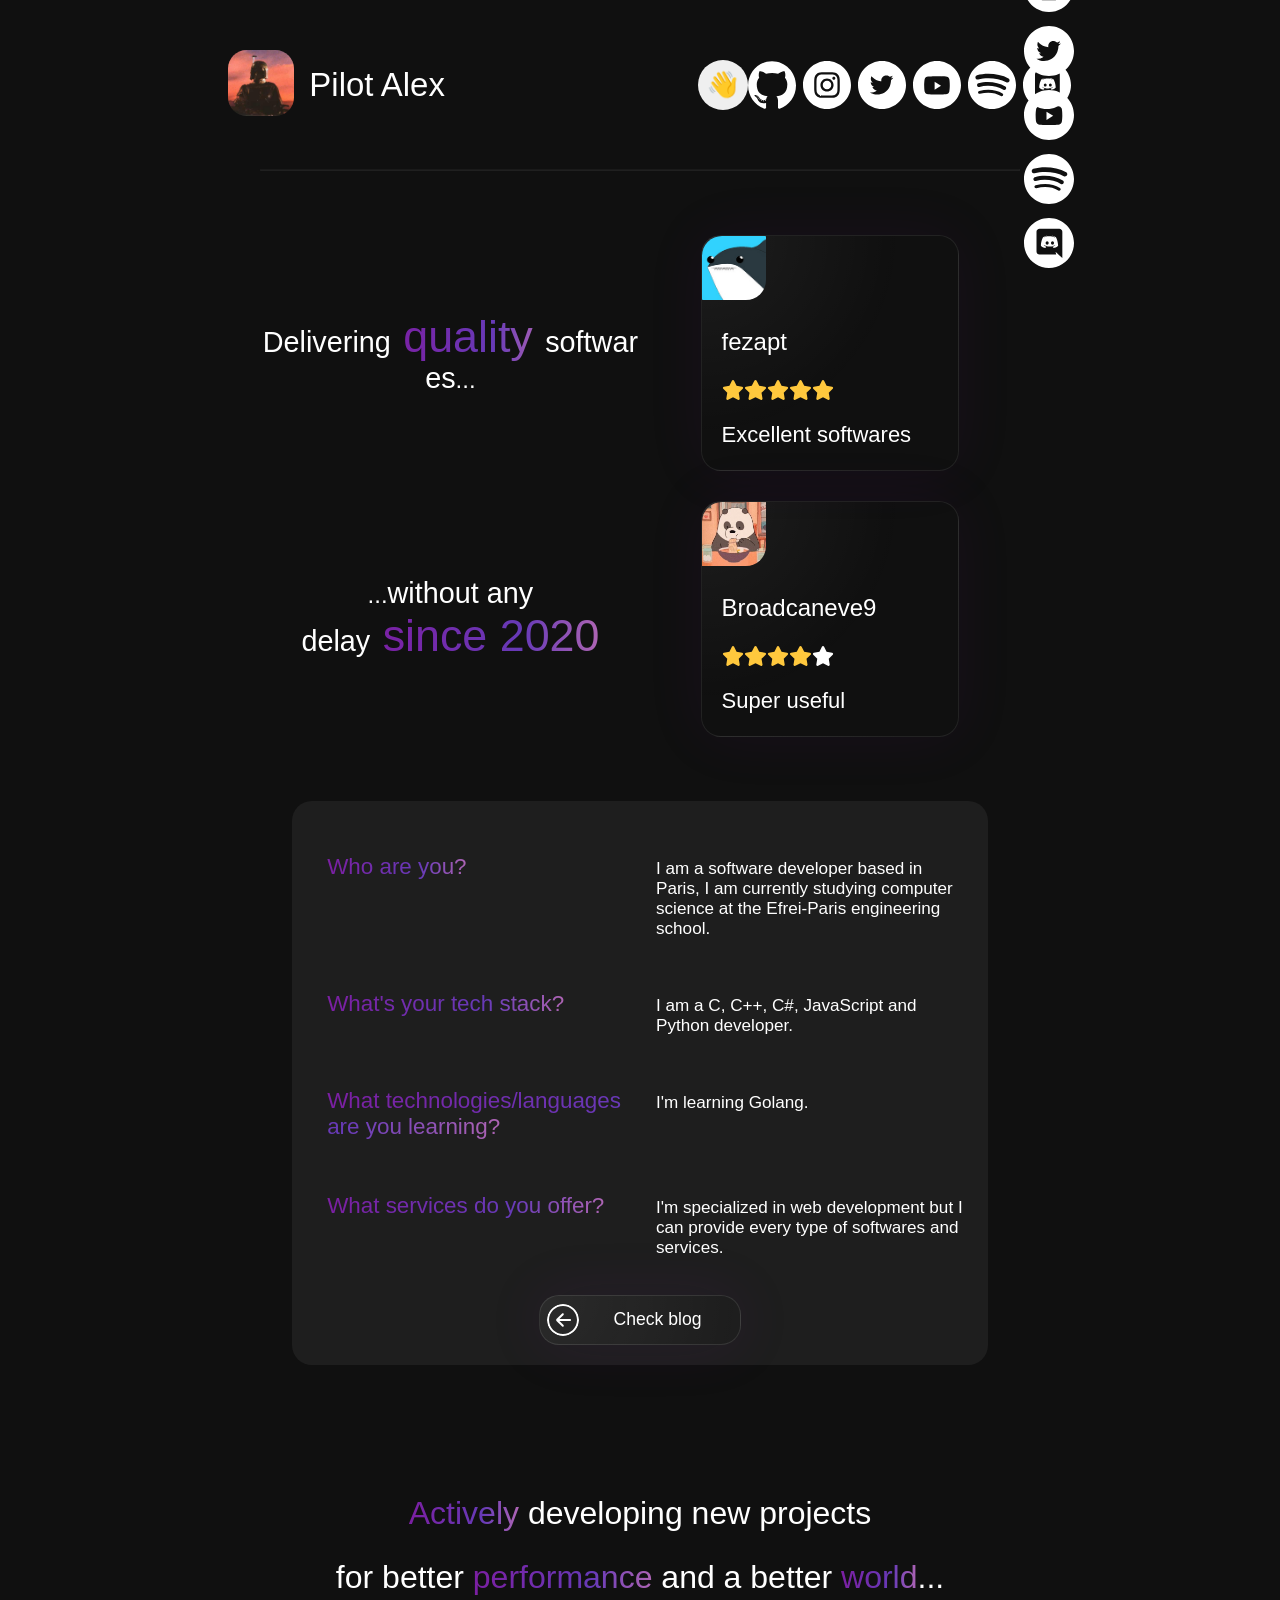
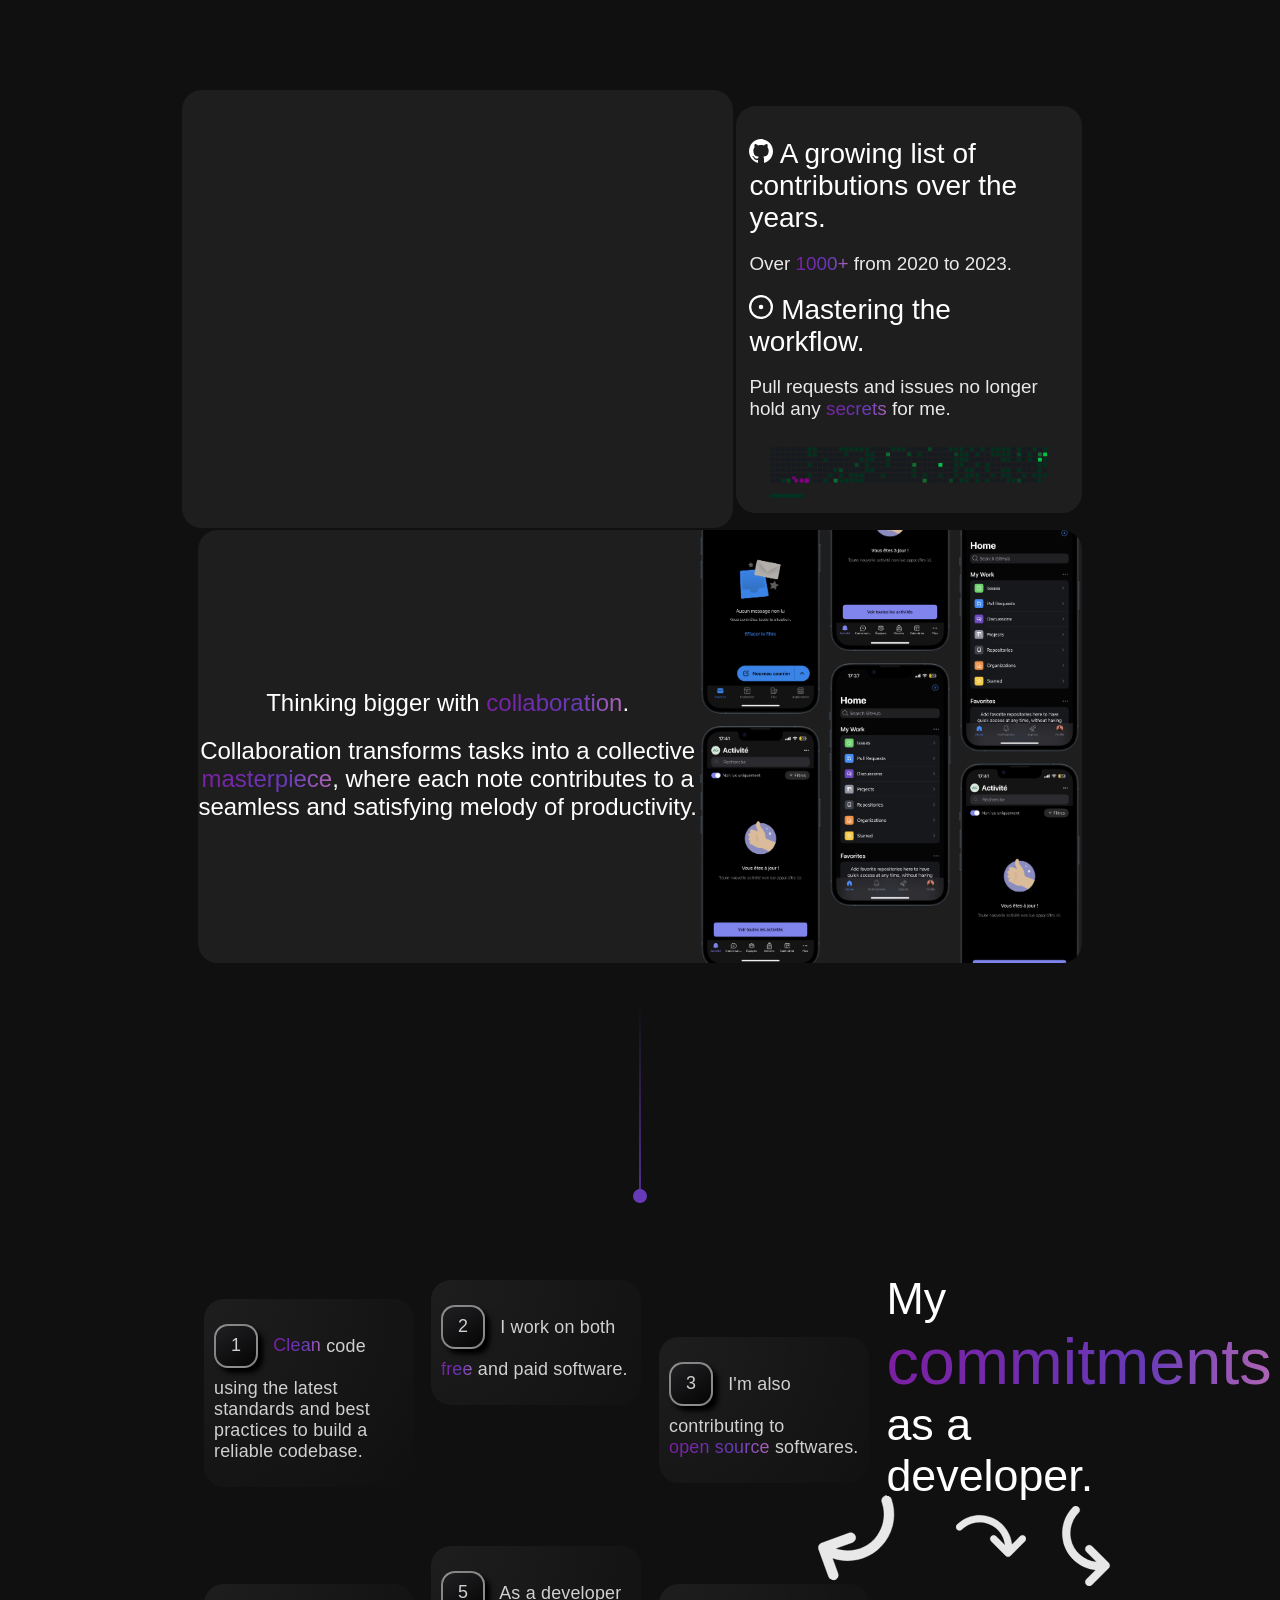
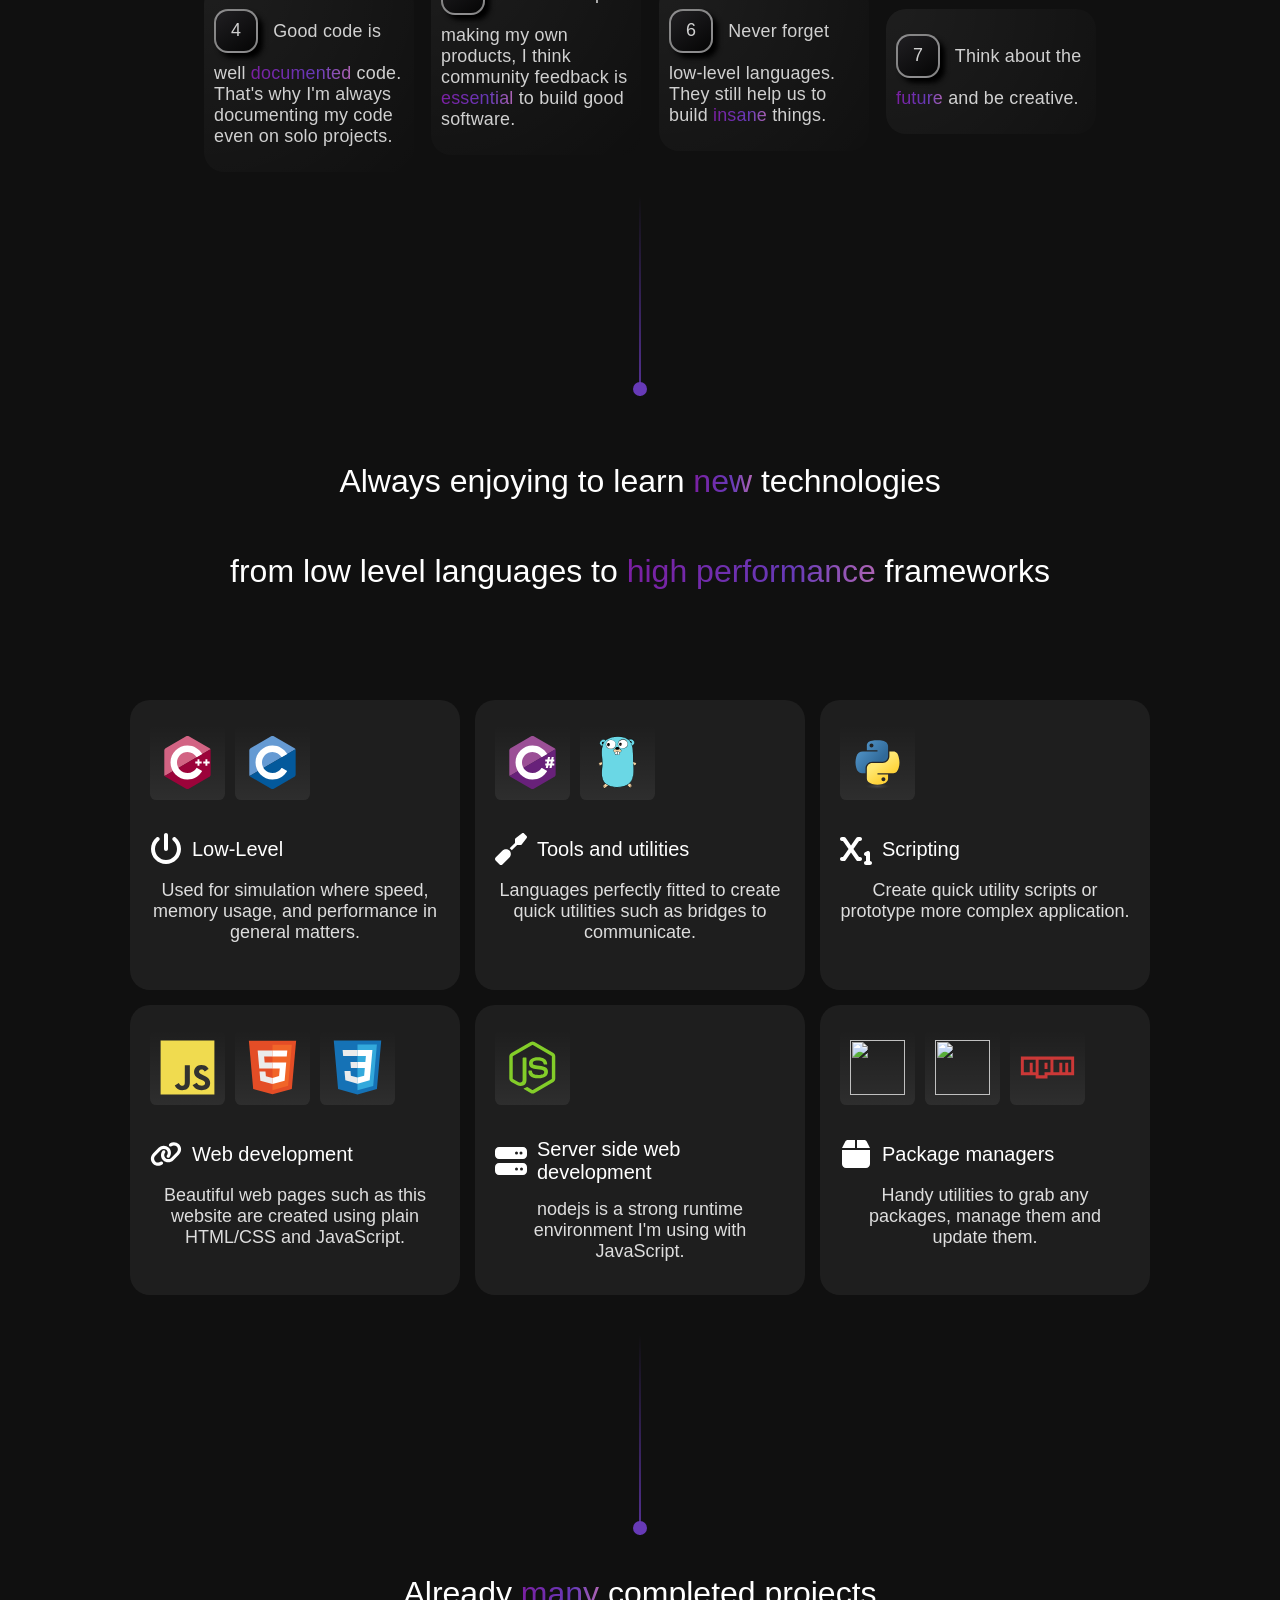
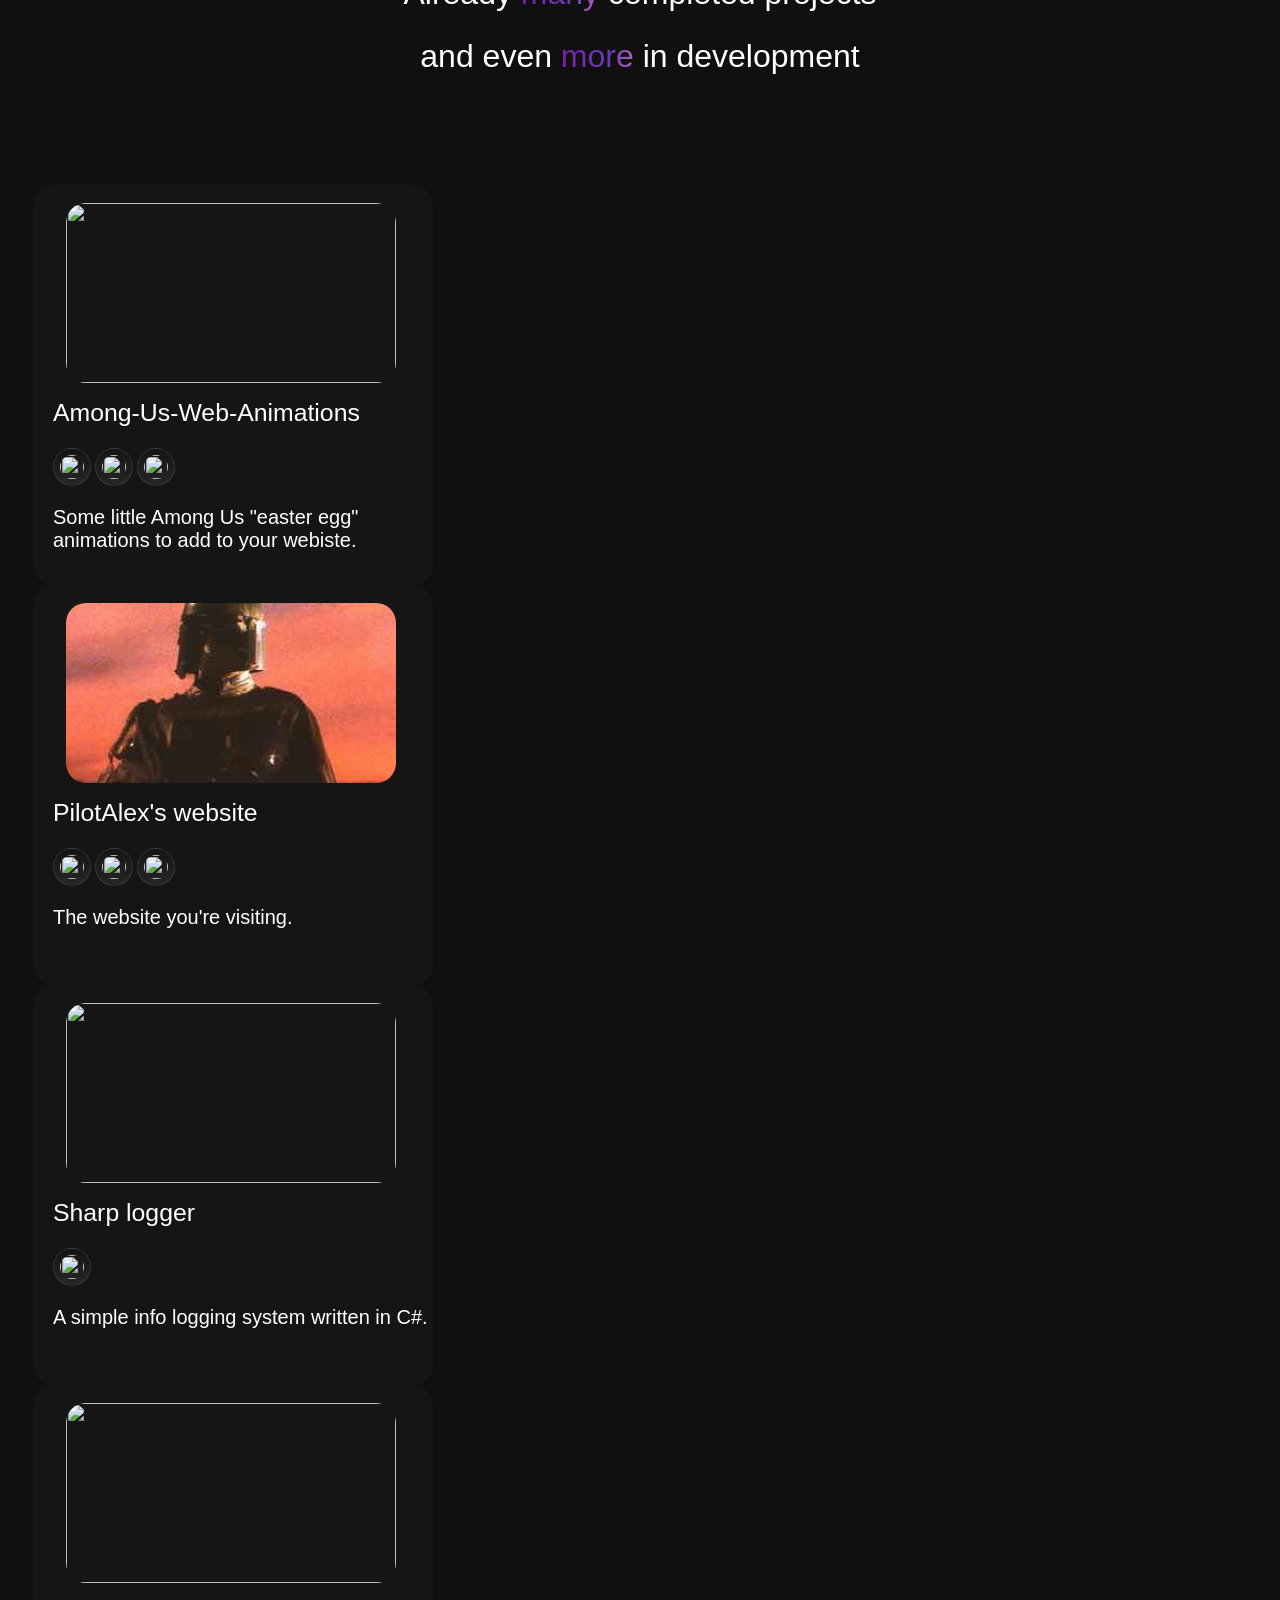
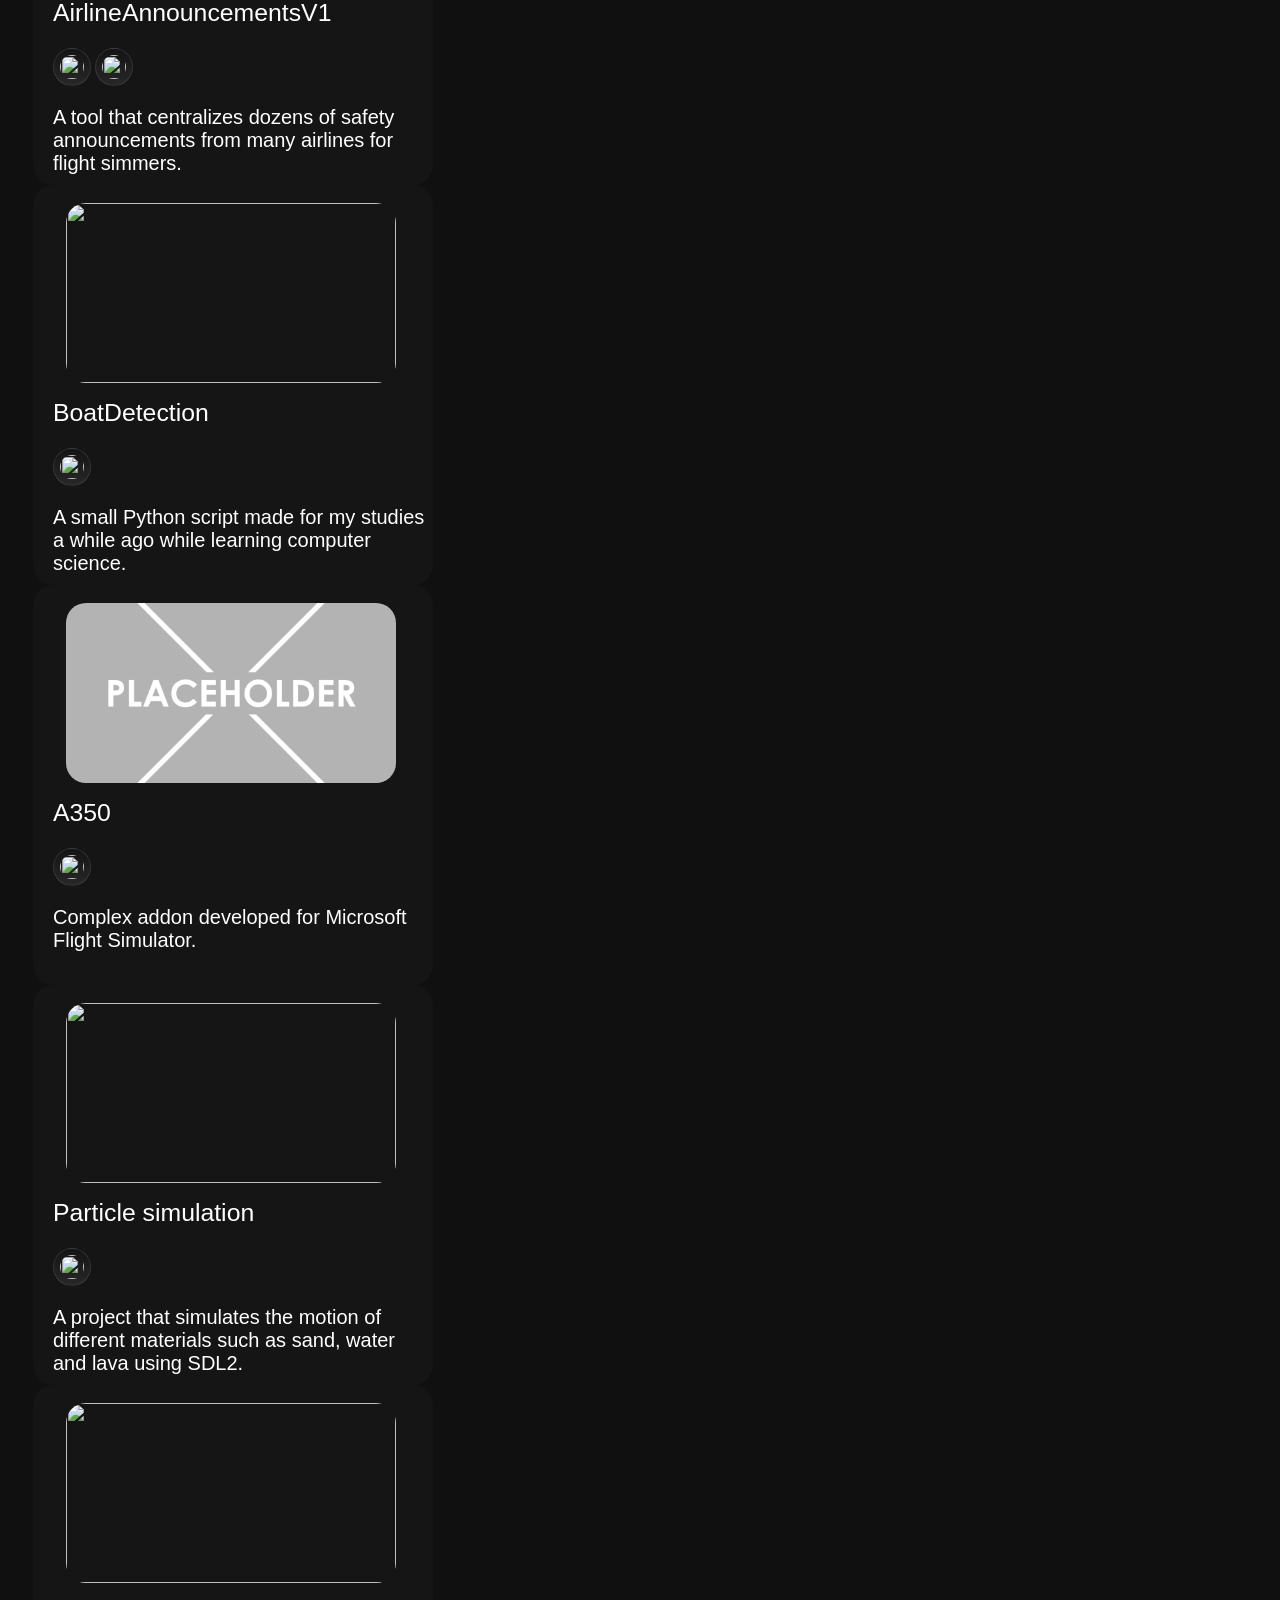
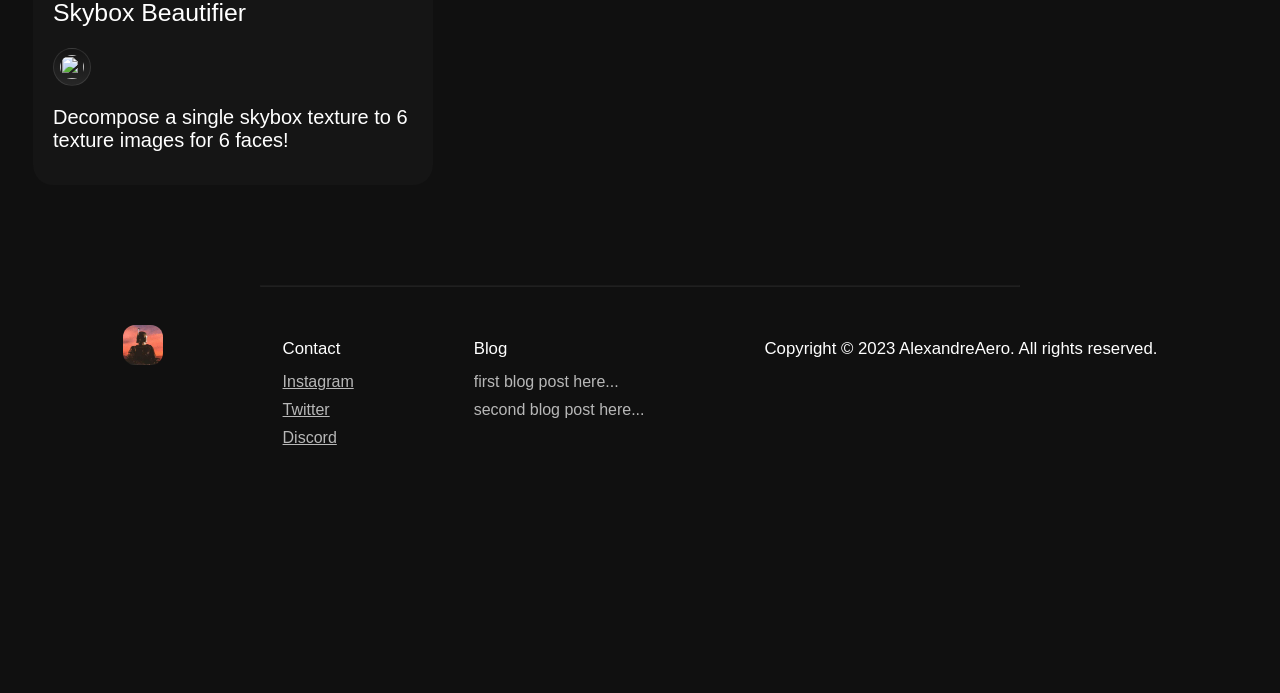
==== commit 005a3300: "Cleanup and responsive" ====
--- a/index.html
+++ b/index.html
@@ -5,9 +5,9 @@
   <meta charset="utf-8"/>
   <meta name="description" content="Pilot Alex's developer portfolio">
   <meta name="viewport" content="width=device-width,initial-scale=1.0"/>
-  <link href="./style.css" rel="stylesheet">
+  <link href="./css/style.css" rel="stylesheet">
   <link href="./images/Mandalorian.png" rel="shortcut icon">
-  <script defer src="./index.js"></script>
+  <script defer src="./js/index.js"></script>
   <script src="https://cdn.jsdelivr.net/npm/chart.js"></script>
   <link rel="stylesheet" href="https://cdnjs.cloudflare.com/ajax/libs/tiny-slider/2.9.4/tiny-slider.css">
 </head>
@@ -17,24 +17,45 @@
       <img class="logo" src="./images/Mandalorian.png" alt="Logo">
     </a>
     <h1 class="name-text">Pilot Alex</h1>
+    <button id="social-burger-button" type="button">👋</button>
+    <div id="social-burger-content">
+      <a href="https://github.com/AlexandreAero" target="_blank">
+        <img src="./images/socials/github-logo.svg" alt="Github logo">
+      </a>
+      <a href="https://www.instagram.com/pilotalex_28" target="_blank">
+        <img src="./images/socials/instagram-logo.svg" alt="Instagram logo">
+      </a>
+      <a href="https://www.instagram.com/pilotalex_28" target="_blank">
+        <img src="./images/socials/twitter-logo.svg" alt="Twitter logo">
+      </a>
+      <a href="https://www.youtube.com/channel/UC2f4gw46p9B9r5kDC93s1nA" target="_blank">
+        <img src="./images/socials/youtube-logo.svg" alt="Youtube logo">
+      </a>
+      <a href="https://open.spotify.com/user/1rcw0fq6c7is8liqxb7om7obx?si=ba7511d27f4d40f8" target="_blank">
+        <img src="./images/socials/spotify-logo.svg" alt="Spotify logo">
+      </a>
+      <a href="https://www.instagram.com/pilotalex_28" target="_blank">
+        <img src="./images/socials/discord-logo.svg" alt="Discord logo">
+      </a>
+    </div>
     <div class="socials-grid">
       <a href="https://github.com/AlexandreAero" target="_blank">
-        <img src="./images/github-logo.svg" alt="Github logo">
-      </a>
-      <a href="https://www.instagram.com/pilotalex_28" target="_blank">
-        <img src="./images/instagram-logo.svg" alt="Instagram logo">
-      </a>
-      <a href="https://www.instagram.com/pilotalex_28" target="_blank">
-        <img src="./images/twitter-logo.svg" alt="Twitter logo">
+        <img src="./images/socials/github-logo.svg" alt="Github logo">
+      </a>
+      <a href="https://www.instagram.com/pilotalex_28" target="_blank">
+        <img src="./images/socials/instagram-logo.svg" alt="Instagram logo">
+      </a>
+      <a href="https://www.instagram.com/pilotalex_28" target="_blank">
+        <img src="./images/socials/twitter-logo.svg" alt="Twitter logo">
       </a>
       <a href="https://www.youtube.com/channel/UC2f4gw46p9B9r5kDC93s1nA" target="_blank">
-        <img src="./images/youtube-logo.svg" alt="Youtube logo">
+        <img src="./images/socials/youtube-logo.svg" alt="Youtube logo">
       </a>
       <a href="https://open.spotify.com/user/1rcw0fq6c7is8liqxb7om7obx?si=ba7511d27f4d40f8" target="_blank">
-        <img src="./images/spotify-logo.svg" alt="Spotify logo">
-      </a>
-      <a href="https://www.instagram.com/pilotalex_28" target="_blank">
-        <img src="./images/discord-logo.svg" alt="Discord logo">
+        <img src="./images/socials/spotify-logo.svg" alt="Spotify logo">
+      </a>
+      <a href="https://www.instagram.com/pilotalex_28" target="_blank">
+        <img src="./images/socials/discord-logo.svg" alt="Discord logo">
       </a>
     </div>
   </header>
@@ -103,12 +124,12 @@
       </canvas>
       <div class="github-textual-stats">
         <h1 class="github-textual-stats-text-big">
-          <img src="https://raw.githubusercontent.com/gauravghongde/social-icons/master/SVG/White/Github_white.svg">
+          <img src="./images/socials/github-logo.svg" alt="Github logo">
           A growing list of contributions over the years.
         </h1>
         <h2 class="github-textual-stats-text-small">Over <span class="magic-text">1000+</span> from 2020 to 2023.</h2>
         <h1 class="github-textual-stats-text-big">
-          <img src="./images/gh-issue.svg">
+          <img src="./images/gh-issue.svg" alt="Github issue icon">
           Mastering the workflow.
         </h1>
         <h2 class="github-textual-stats-text-small">Pull requests and issues no longer hold any <span class="magic-text">secrets</span> for me.</h2>
@@ -119,7 +140,14 @@
           <h2>Thinking bigger with <span class="magic-text">collaboration</span>.</h2>
           <h2>Collaboration transforms tasks into a collective <span class="magic-text">masterpiece</span>, where each note contributes to a seamless and satisfying melody of productivity.</h2>
         </div>
-        <img class="phone-mockup" src="./images/mockup.png">
+        <div class="mockups">
+          <img class="phone-mockup-one" src="./images/outlook-portrait.png" alt="Phone mockup">
+          <img class="phone-mockup-two" src="./images/teams-portrait.png" alt="Phone mockup">
+          <img class="phone-mockup-three" src="./images/mockup bg-portrait.png" alt="Phone mockup">
+          <img class="phone-mockup-four" src="./images/teams-portrait.png" alt="Phone mockup">
+          <img class="phone-mockup-five" src="./images/mockup bg-portrait.png" alt="Phone mockup">
+          <img class="phone-mockup-six" src="./images/teams-portrait.png" alt="Phone mockup">
+        </div>
       </div>
     </div>
   </div>
@@ -132,9 +160,9 @@
   <div class="commitment-section">
     <h1 class="commitment-intro-text">My <span class="magic-text">commitments</span> as a developer.</h1>
     <div class="commitment-section-arrow-block">
-      <img src="./images/arrow.svg">
-      <img src="./images/arrow.svg">
-      <img src="./images/arrow.svg">
+      <img src="./images/arrow.svg" alt="Arrow">
+      <img src="./images/arrow.svg" alt="Arrow">
+      <img src="./images/arrow.svg" alt="Arrow">
     </div>
     <div class="first-commitment">
       <h2>
@@ -204,8 +232,8 @@
     <div class="tech-section-grid">
       <div class="tech-tile">
         <div class="tech-tile-images-container">
-          <img class="tech-tile-image" src="https://raw.githubusercontent.com/devicons/devicon/master/icons/cplusplus/cplusplus-original.svg">
-          <img class="tech-tile-image" src="https://raw.githubusercontent.com/devicons/devicon/master/icons/c/c-original.svg">
+          <img class="tech-tile-image" src="./images/languages/cpp.svg">
+          <img class="tech-tile-image" src="./images/languages/c.svg">
         </div>
         <div class="tech-tile-info">
           <h1>
@@ -217,8 +245,8 @@
       </div>
       <div class="tech-tile">
         <div class="tech-tile-images-container">
-          <img class="tech-tile-image" src="https://raw.githubusercontent.com/devicons/devicon/master/icons/csharp/csharp-original.svg">
-          <img class="tech-tile-image" src="https://raw.githubusercontent.com/devicons/devicon/master/icons/go/go-original.svg">
+          <img class="tech-tile-image" src="./images/languages/cs.svg">
+          <img class="tech-tile-image" src="./images/languages/golang.svg">
         </div>
         <div class="tech-tile-info">
           <h1>
@@ -230,7 +258,7 @@
       </div>
       <div class="tech-tile">
         <div class="tech-tile-images-container">
-          <img class="tech-tile-image" src="https://raw.githubusercontent.com/devicons/devicon/master/icons/python/python-original.svg">
+          <img class="tech-tile-image" src="./images/languages/py.svg">
         </div>
         <div class="tech-tile-info">
           <h1>
@@ -242,9 +270,9 @@
       </div>
       <div class="tech-tile">
         <div class="tech-tile-images-container">
-          <img class="tech-tile-image" src="https://raw.githubusercontent.com/devicons/devicon/master/icons/javascript/javascript-original.svg">
-          <img class="tech-tile-image" src="https://raw.githubusercontent.com/devicons/devicon/master/icons/html5/html5-original.svg">
-          <img class="tech-tile-image" src="https://raw.githubusercontent.com/devicons/devicon/master/icons/css3/css3-original.svg">
+          <img class="tech-tile-image" src="./images/languages/js.svg">
+          <img class="tech-tile-image" src="./images/languages/html.svg">
+          <img class="tech-tile-image" src="./images/languages/css.svg">
         </div>
         <div class="tech-tile-info">
           <h1>
@@ -256,7 +284,7 @@
       </div>
       <div class="tech-tile">
         <div class="tech-tile-images-container">
-          <img class="tech-tile-image" src="https://raw.githubusercontent.com/devicons/devicon/master/icons/nodejs/nodejs-original.svg" alt="logo">
+          <img class="tech-tile-image" src="./images/languages/nodejs.svg" alt="logo">
         </div>
         <div class="tech-tile-info">
           <h1>
@@ -270,7 +298,7 @@
         <div class="tech-tile-images-container">
           <img class="tech-tile-image" src="https://pypi.org/static/images/logo-small.2a411bc6.svg">
           <img class="tech-tile-image" src="https://vcpkg.io/assets/mark/mark.svg">
-          <img class="tech-tile-image" src="https://raw.githubusercontent.com/devicons/devicon/1119b9f84c0290e0f0b38982099a2bd027a48bf1/icons/npm/npm-original-wordmark.svg">
+          <img class="tech-tile-image" src="./images/languages/npm.svg">
         </div>
         <div class="tech-tile-info">
           <h1>
@@ -384,6 +412,6 @@
     </nav>
   </footer>
   <script src="https://cdnjs.cloudflare.com/ajax/libs/tiny-slider/2.9.2/min/tiny-slider.js"></script>
-  <script src="./vanilla-tilt.js"></script>
+  <script src="./js/vanilla-tilt.js"></script>
 </body>
 </html>
--- a/css/style.css
+++ b/css/style.css
@@ -0,0 +1,958 @@
+:root {
+  --background-color-dark: rgb(16, 16, 16);
+  --background-color-light: rgb(222, 222, 222);
+  --purple: rgb(123, 31, 162);
+  --violet: rgb(103, 58, 183);
+  --pink: rgb(244, 143, 177);
+  --container: rgb(30, 30, 30);
+  --stars-yellow: rgb(255, 200, 61);
+  
+  --font: 'Rubik', sans-serif;
+}
+
+a, h1, h2, h3, h4 {
+  font-family: var(--font);
+  color: white;
+}
+
+h1 {
+  font-weight: 400;
+  font-size: clamp(2em, 2vw, 3em);
+}
+
+h2 {
+  font-weight: 100;
+  font-size: clamp(2em, 1vw, 1em);
+}
+
+h3 {
+  font-weight: 100;
+  font-size: clamp(1.5em, 1vw, 3em);
+}
+
+body {
+  background-color: var(--background-color-dark);
+}
+
+header {
+  display: flex;
+  justify-content: center;
+  align-items: center;
+  height: 17vh;
+}
+
+footer {
+  margin-top: 3%;
+  height: 40vh;
+}
+
+nav {
+  display: flex;
+  gap: 120px;
+  justify-content: center;
+}
+
+hr {
+  width: 60%;
+  opacity: 0.07;
+}
+
+.section-separator {
+  margin-top: 40px;
+  margin-bottom: 40px;
+  height: 200px;
+  display: flex;
+  flex-direction: column;
+  justify-content: center;
+  align-items: center;
+  position: relative;
+}
+
+.section-separator-line {
+  flex-grow: 1;
+  width: 2px;
+  background: linear-gradient(
+    180deg,
+    rgba(255,255,255,0) 0%, 
+    rgba(103,58,183,0.8) 100%
+  );
+  margin: auto;
+}
+
+.section-separator-line-end {
+  height: 14px;
+  width: 14px;
+  background-color: var(--violet);
+  border-radius: 999px;
+  margin: auto;
+  position: absolute;
+  bottom: 0;
+  left: 50%;
+  transform: translateX(-50%);
+}
+
+.magic-text {
+  animation: background-pan 3s linear infinite;
+  background: linear-gradient(
+    to right,
+    var(--purple),
+    var(--violet),
+    var(--pink),
+    var(--purple)
+  );
+  background-size: 200%;
+  background-clip: initial;
+  -webkit-background-clip: text;
+  -webkit-text-fill-color: transparent;
+  white-space: nowrap;
+}
+
+a {
+  z-index: 1;
+}
+
+.logo {
+  border-radius: 28%;
+  height: 66px;
+  width: 66px;
+  margin-right: 15px;
+}
+
+.name-text {
+  font-size: 2.06rem;
+  margin-right: 20%;
+}
+
+.socials-grid {
+  display: flex;
+  align-items: baseline;
+  gap: 26px;
+}
+
+.socials-grid a:hover {
+  transition-duration: 0.2s;
+  opacity: 0.7;
+}
+
+.socials-grid a {
+  text-align: center;
+  width: 29px;
+  height: 29px;
+}
+
+#social-burger-button {
+  border: none;
+  border-radius: 999%;
+  padding: 2px;
+  width: 50px;
+  height: 50px;
+  font-size: 25px;
+}
+
+#social-burger-content {
+  display: flex;
+  gap: 10px;
+  flex-direction: column;
+  position: absolute;
+  left: 80%;
+}
+
+#social-burger-content img {
+  width: 50px;
+  height: 50px;
+}
+
+#shooting-stars-container {
+  position: absolute;
+  width: 80%;
+  height: 100%;
+  transform: rotateZ(40deg);
+  overflow: hidden;
+}
+
+.shooting-star {
+  position: absolute;
+  left: 50%;
+  top: 50%;
+  height: 4px;
+  background: linear-gradient(-45deg, #ffffff39, rgba(0, 0, 255, 0));
+  border-radius: 999px;
+  filter: drop-shadow(0 0 6px #699BFF);
+  animation: tail 1.5s ease-in-out 1, falling 1.5s ease-in-out 1;
+}
+
+.shooting-star::before,
+.shooting-star::after {
+  content: '';
+  position: absolute;
+  top: calc(50% - 2px);
+  right: 0;
+  height: 4px;
+  background: linear-gradient(-45deg, rgba(0, 0, 255, 0), #ffffff6f, rgba(0, 0, 255, 0));
+  border-radius: 100%;
+  transform: translateX(50%) rotateZ(45deg);
+  animation: shining 1.5s ease-in-out 1;
+}
+
+.shooting-star::after {
+  transform: translateX(50%) rotateZ(-45deg);
+}
+
+.intro-section {
+  height: 100%;
+  margin-top: 64px;
+  margin-bottom: 64px;
+}
+
+.review-grid {
+  display: grid;
+  grid-template-columns: repeat(2, 30%);
+  row-gap: 30px;
+  justify-content: center;
+  justify-items: center;
+  align-items: center;
+}
+
+.stars {
+  display: flex;
+  width: 20px;
+  height: 20px;
+  fill: var(--stars-yellow);
+  margin-left: 20px;
+}
+
+.review-username,
+.review-content {
+  margin-left: 20px;
+}
+
+.review-content {
+  font-weight: 400;
+  font-size: 1.375rem;
+}
+
+.review-profile-picture {
+  border-radius: 20px 0px 20px 0px;
+}
+
+.intro-text-1,
+.intro-text-2 {
+  max-width: 100%;
+  overflow-wrap: break-word;
+  text-align: center;
+  font-size: 1.8rem;
+}
+
+.intro-text-1 .magic-text,
+.intro-text-2 .magic-text {
+  font-size: 2.8rem;
+}
+
+.dot-dot-dot {
+  font-size: 1.5rem;
+}
+
+.first-review,
+.second-review {
+  box-shadow: 0px 0px 60px rgb(123 31 162 / 8%);
+  border: 1px solid rgba(255, 255, 255, 0.08);
+  border-radius: 20px;
+  min-width: 256px;
+  background: radial-gradient(
+    400px circle at 0px 0px,
+    rgba(255, 255, 255, 0.06), 
+    transparent 50%
+  );
+}
+
+.bio-section {
+  display: flex;
+  flex-direction: column;
+  align-items: center;
+  width: 55%;
+  justify-content: center;
+  border-radius: 20px;
+  margin-left: auto;
+  margin-right: auto;
+  background-color: var(--container);
+}
+
+.bio-text-content {
+  display: grid;
+  gap: 1rem;
+  align-items: baseline;
+  grid-template-columns: repeat(2, 50%);
+  margin-top: 5%;
+  width: 90%;
+  font-size: 0.7rem;
+}
+
+.bio-text-content h2,
+.bio-text-content h3,
+.bio-text-content h2 span {
+  word-break: normal;
+  white-space: pre-wrap;
+}
+
+.bio-text-content h3 {
+  font-size: 1.07rem;
+}
+
+.blog-button {
+  background: radial-gradient(400px circle at 0px 0px, rgba(255, 255, 255, 0.06), transparent 50%);
+  box-shadow: 0px 0px 60px rgb(123 31 162 / 10%);
+  border: 1px solid rgba(255, 255, 255, 0.1);
+  border-radius: 20px;
+  cursor: pointer;
+  width: 200px;
+  height: 48px;
+  color: white;
+  text-decoration: none;
+  display: flex;
+  align-items: center;
+  justify-content: center;
+  margin-top: 20px;
+  margin-bottom: 20px;
+  font-family: var(--font);
+  font-weight: 700;
+  font-size: 1.1rem;
+  transition: all 0.2s ease-in-out;
+}
+
+.blog-button-grid-content {
+  display: grid;
+  grid-template-columns: 35px 155px;
+  justify-content: space-evenly;
+  justify-items: center;
+  align-items: center;
+}
+
+.blog-button-grid-content-text {
+  font-size: 1.1rem;
+}
+
+.blog-button-grid-content-arrow {
+  width: 32px;
+  height: 32px;
+  border-radius: 999px;
+}
+
+.blog-button:hover {
+  animation: blog-button-larger 0.5s forwards;
+}
+
+.github-stats-section {
+  margin-top: 130px;
+}
+
+.github-stats-section > h2 {
+  text-align: center;
+}
+
+.last-text {
+  margin-bottom: 110px;
+  text-align: center;
+}
+
+.github-grid {
+  display: grid;
+  grid-template-columns: 1.5fr 1fr;
+  justify-items: center;
+  align-items: center;
+  justify-content: center;
+  gap: 2%;
+  width: 70%;
+  margin: auto;
+}
+
+#github-commits-graph {
+  width: 100% !important;
+  height: 100% !important;
+  background-color: var(--container);
+  border-radius: 20px;
+  padding: 3%;
+}
+
+.github-textual-stats {
+  height: 100%;
+  width: 100%;
+  background-color: var(--container);
+  border-radius: 20px;
+  padding: 4%;
+  box-sizing: border-box;
+}
+
+.github-sum {
+  overflow: hidden;
+  display: grid;
+  grid-template-columns: 1.3fr 1fr;
+  width: 100%;
+  height: 100%;
+  align-items: center;
+  grid-column: span 2;
+  background-color: var(--container);
+  border-radius: 20px;
+}
+
+.github-sum:hover,
+.github-textual-stats:hover,
+#github-commits-graph:hover {
+  animation: larger 0s linear forwards;
+}
+
+.collab-text {
+  text-align: center;
+}
+
+.collab-text h2 {
+  font-size: 1.5rem;
+}
+
+.mockups {
+  display: grid;
+  grid-template-columns: repeat(3, 1fr);
+  max-height: 50vh;
+  gap: 1%;
+  align-items: center;
+  justify-content: center;
+  justify-items: center;
+}
+
+.mockups img {
+  width: 100%;
+  height: auto;
+}
+
+.phone-mockup-one,
+.phone-mockup-four,
+.phone-mockup-seven {
+  transform: translateY(-25%);
+}
+
+.phone-mockup-two,
+.phone-mockup-five {
+  transform: translateY(-50%);
+}
+
+.phone-mockup-three,
+.phone-mockup-six {
+  transform: translateY(-10%);
+}
+
+.github-textual-stats-text-big {
+  font-size: 1.75rem;
+}
+
+.github-textual-stats-text-small {
+  font-size: 1.18rem;
+  color: rgba(255, 255, 255, 0.9);
+}
+
+.github-textual-stats-text-big > img:not(.snake-game-image),
+.github-textual-stats-text-big > svg {
+  height: 24px;
+  width: 24px;
+}
+
+.snake-game-image {
+  width: 90%;
+  max-width: 100%;
+  display: block;
+  margin: auto;
+}
+
+.commitment-section {
+  display: grid;
+  grid-template-columns: repeat(4, 15%);
+  justify-content: center;
+  gap: 3%;
+}
+
+.commitment-intro-text {
+  font-size: 2.8rem;
+  grid-column: 4;
+  grid-row: 1;
+}
+
+.commitment-intro-text > .magic-text {
+  font-size: 4.05rem;
+}
+
+.commitment-section-arrow-block {
+  grid-template-columns: 50px 50px 50px;
+  grid-column: 4;
+  grid-row: 1;
+  display: grid;
+  align-items: flex-end;
+  justify-content: center;
+  gap: 80px;
+}
+
+.commitment-section-arrow-block :nth-child(1) {
+  width: 100px;
+  height: 100px;
+  transform: translateY(55px) translateX(-20px) rotate(205deg);
+}
+
+.commitment-section-arrow-block :nth-child(2) {
+  width: 70px;
+  height: 70px;
+  transform: translateY(40px) rotate(90deg);
+}
+
+.commitment-section-arrow-block :nth-child(3) {
+  width: 80px;
+  height: 80px;
+  transform: translateY(55px) translateX(-40px) rotateX(180deg) rotateY(0deg);
+}
+
+.first-commitment,
+.second-commitment,
+.third-commitment,
+.fourth-commitment,
+.fifth-commitment,
+.sixth-commitment,
+.seventh-commitment {
+  padding: 10px;
+  border-radius: 20px;
+  background: radial-gradient( 
+    600px circle at 0px 0px,
+    rgba(255, 255, 255, 0.06), 
+    transparent 50%
+  );
+}
+
+.commitment-index {
+  display: inline-flex;
+  text-align: center;
+  justify-content: center;
+  align-items: center;
+  margin-bottom: 10px;
+  margin-right: 10px;
+  min-width: 40px;
+  min-height: 40px;
+  border-radius: 14px;
+  border: 2px solid rgba(255, 255, 255, 0.5);
+  box-shadow: 5px 5px 5px black;
+  background-image: linear-gradient(145deg, #201f22, #050505);
+}
+
+.commitment-section > div > h2 {
+  text-align: left;
+  color: rgba(255, 255, 255, 0.8);
+  font-size: 1.12rem;
+  letter-spacing: 0.2px;
+}
+
+.first-commitment {
+  margin-top: 30%;
+  width: 100%;
+  height: fit-content;
+}
+
+.second-commitment {
+  margin-top: 20%;
+  width: 100%;
+  height: fit-content;
+}
+
+.third-commitment {
+  margin-top: 50%;
+  width: 100%;
+  height: fit-content;
+}
+
+.fourth-commitment {
+  margin-top: 20%;
+  width: 100%;
+  height: fit-content;
+}
+
+.fifth-commitment {
+  width: 100%;
+  height: fit-content;
+}
+
+.sixth-commitment {
+  margin-top: 20%;
+  width: 100%;
+  height: fit-content;
+}
+
+.seventh-commitment {
+  margin-top: 33%;
+  width: 100%;
+  height: fit-content;
+}
+
+.tech-section {
+  display: flex;
+  flex-direction: column;
+  align-items: center;
+  position: relative;
+}
+
+.tech-section h2 {
+  text-align: center;
+}
+
+.tech-section-grid {
+  display: grid;
+  grid-template-columns: repeat(3, 1fr);
+  grid-template-rows: auto;
+  box-sizing: border-box;
+  justify-items: center;
+  align-content: space-evenly;
+  justify-content: center;
+  align-items: center;
+  text-align: center;
+  width: fit-content;
+  height: fit-content;
+  gap: 15px;
+}
+
+.tech-tile {
+  width: 330px;
+  height: 290px;
+  text-align: left;
+  border-radius: 20px;
+  background: var(--container);
+}
+
+.tech-tile-images-container {
+  display: flex;
+  margin-top: 25px;
+  margin-left: 20px;
+  gap: 10px;
+}
+
+.tech-tile-image {
+  width: 55px;
+  height: 55px;
+  border-radius: 0.4em;
+  background: linear-gradient(rgba(255, 255, 255, 0) 0%, rgba(255, 255, 255, 0.07) 100%);
+  padding: 10px;
+}
+
+.tech-tile-info {
+  padding: 20px 20px;
+}
+
+.tech-tile-info > h1 {
+  font-size: 1.25rem;
+  color: white;
+  display: flex;
+  align-items: center;
+  gap: 10px;
+}
+
+.tech-tile-info > h2 {
+  font-size: 1.125rem;
+  color: rgba(255, 255, 255, 0.85);
+}
+
+.tech-tile-info > h1 > img {
+  width: 32px;
+  height: 32px;
+}
+
+.projects-section {
+  position: relative;
+  margin-bottom: 100px;
+}
+
+.projects-section > h2:not(.last-text) {
+  text-align: center;
+}
+
+.project-tile {
+  background-color: rgba(255, 255, 255, 0.02);
+  border-radius: 20px;
+  cursor: pointer;
+  position: relative;
+  margin-left: 25px;
+  height: 400px;
+  width: 400px;
+}
+
+.project-tile::before {
+  background: radial-gradient(
+    400px circle at var(--mouse-x) var(--mouse-y),
+    rgba(255, 255, 255, 0.06),
+    transparent 40%
+  );
+  border-radius: inherit;
+  content: "";
+  height: 100%;
+  left: 0px;
+  opacity: 0;
+  position: absolute;
+  top: 0px;
+  transition: opacity 500ms;
+  width: 100%;
+  z-index: 2;
+}
+
+.project-tile:hover::before {
+  opacity: 1;
+}
+
+.project-tile > img {
+  width: 330px;
+  height: 180px;
+  border-radius: 20px;
+  transform: translate(10%, 10%);
+  object-fit: cover;
+}
+
+.project-data-container {
+  margin-left: 20px;
+}
+
+.project-data-container > img {
+  width: 24px;
+  height: 24px;
+  border-radius: 999px;
+  background: linear-gradient(rgba(255, 255, 255, 0) 0%, rgba(255, 255, 255, 0.08) 100%);
+  border: 1px solid rgba(255, 255, 255, 0.1);
+  padding: 6px;
+}
+
+.project-data-container > h2 {
+  margin-top: 30px;
+  font-size: 1.55rem;
+}
+
+.project-data-container > h3 {
+  font-weight: 100;
+  font-size: 1.25rem;
+}
+
+.footer-logo {
+  border-radius: 30%;
+  height: 40px;
+  width: 40px;
+}
+
+.footer-contact > a,
+.footer-blog-posts > a {
+  display: block;
+  margin-bottom: 10px;
+  color: rgba(255, 255, 255, 0.7);
+  font-family: var(--font);
+}
+
+.footer-blog-posts > h1,
+.footer-contact > h1,
+.footer-copyrights > h2 {
+  font-size: 1.05rem;
+}
+
+.tns-nav {
+  display: none;
+}
+
+.burger-hidden {
+  display: none !important;
+}
+
+@keyframes larger {
+  0% {
+    transform: scale(1.0);
+  }
+  100% {
+    transform: scale(1.007);
+  }
+}
+
+@keyframes tail {
+  0% {
+    width: 0;
+  }
+  30% {
+    width: 100px;
+  }
+  100% {
+    width: 0;
+  }
+}
+
+@keyframes falling {
+  0% {
+    transform: translateX(0);
+  }
+  100% {
+    transform: translateX(300px);
+  }
+}
+
+@keyframes shining {
+  0% {
+    width: 0;
+  }
+  50% {
+    width: 30px;
+  }
+  100% {
+    width: 0;
+  }
+}
+
+@keyframes background-pan {
+  from {
+    background-position: 0% center;
+  }
+  to {
+    background-position: -200% center;
+  }
+}
+
+@keyframes blog-button-larger {
+  to {
+    width: 250px;
+  }
+}
+
+@keyframes rotate {
+  from {
+    rotate: 0deg;
+  }
+  50% {
+    scale: 1 1.5;
+  }
+  to {
+    rotate: 360deg;
+  }
+}
+
+@media (min-width: 320px) and (max-width: 480px) {
+  header {
+    display: flex;
+    height: fit-content;
+    align-items: flex-start;
+    justify-content: flex-start;
+  }
+
+  .logo {
+    height: 50px;
+    width: 50px;
+  }
+
+  .name-text {
+    align-self: center;
+    font-size: 20px;
+  }
+
+  .social-burger-button {
+    display: block;
+  }
+
+  .socials-grid {
+    display: none;
+  }
+
+  .intro-text-2,
+  .intro-text-1 {
+    font-size: 20px;
+    margin-left: 0px;
+  }
+
+  #shooting-stars-container {
+    display: none;
+  }
+
+  .commitment-section-arrow-block {
+    display: none;
+  }
+
+  .bio-section {
+    width: 95%;
+  }
+
+  .github-grid {
+    display: flex;
+    flex-direction: column;
+    gap: 15px;
+    width: 90%;
+  }
+
+  #github-commits-graph {
+    margin: auto;
+  }
+
+  .commitment-section {
+    display: flex;
+    flex-direction: column;
+    align-items: center;
+  }
+
+  .commitment-intro-text {
+    text-align: center;
+  }
+
+  .first-commitment,
+  .second-commitment,
+  .third-commitment,
+  .fourth-commitment,
+  .fifth-commitment,
+  .sixth-commitment,
+  .seventh-commitment {
+    margin-top: 15px;
+    width: 90%;
+  }
+
+  /*  */
+
+  h2 {
+    font-size: 26px;
+  }
+
+  nav {
+    gap: 0px;
+  }
+
+  .bio-text-content {
+    font-size: 10px;
+    inline-size: 85%;
+  }
+
+  .tech-section-grid {
+    grid-template-columns: repeat(1, 1fr);
+  }
+
+  .github-textual-stats > h1 {
+    text-align: center;
+    font-size: 20px;
+  }
+
+  .github-textual-stats > h2 {
+    text-align: center;
+    font-size: 15px;
+  }
+
+  .snake-game-image {
+    display: block;
+    width: 400px;
+    margin: auto;
+  }
+
+  .review-grid {
+    margin-left: 0px;
+    justify-items: center;
+    grid-template-columns: repeat(1, 1fr);
+  }
+
+  .bio-text-content {
+    margin-top: 20px;
+  }
+
+  .bio-text-content > h1 > span {
+    display: block;
+    font-size: 22px;
+    word-break: break-word; 
+  }
+
+  .bio-text-content > h2 {
+    font-size: 18px;
+  }
+}
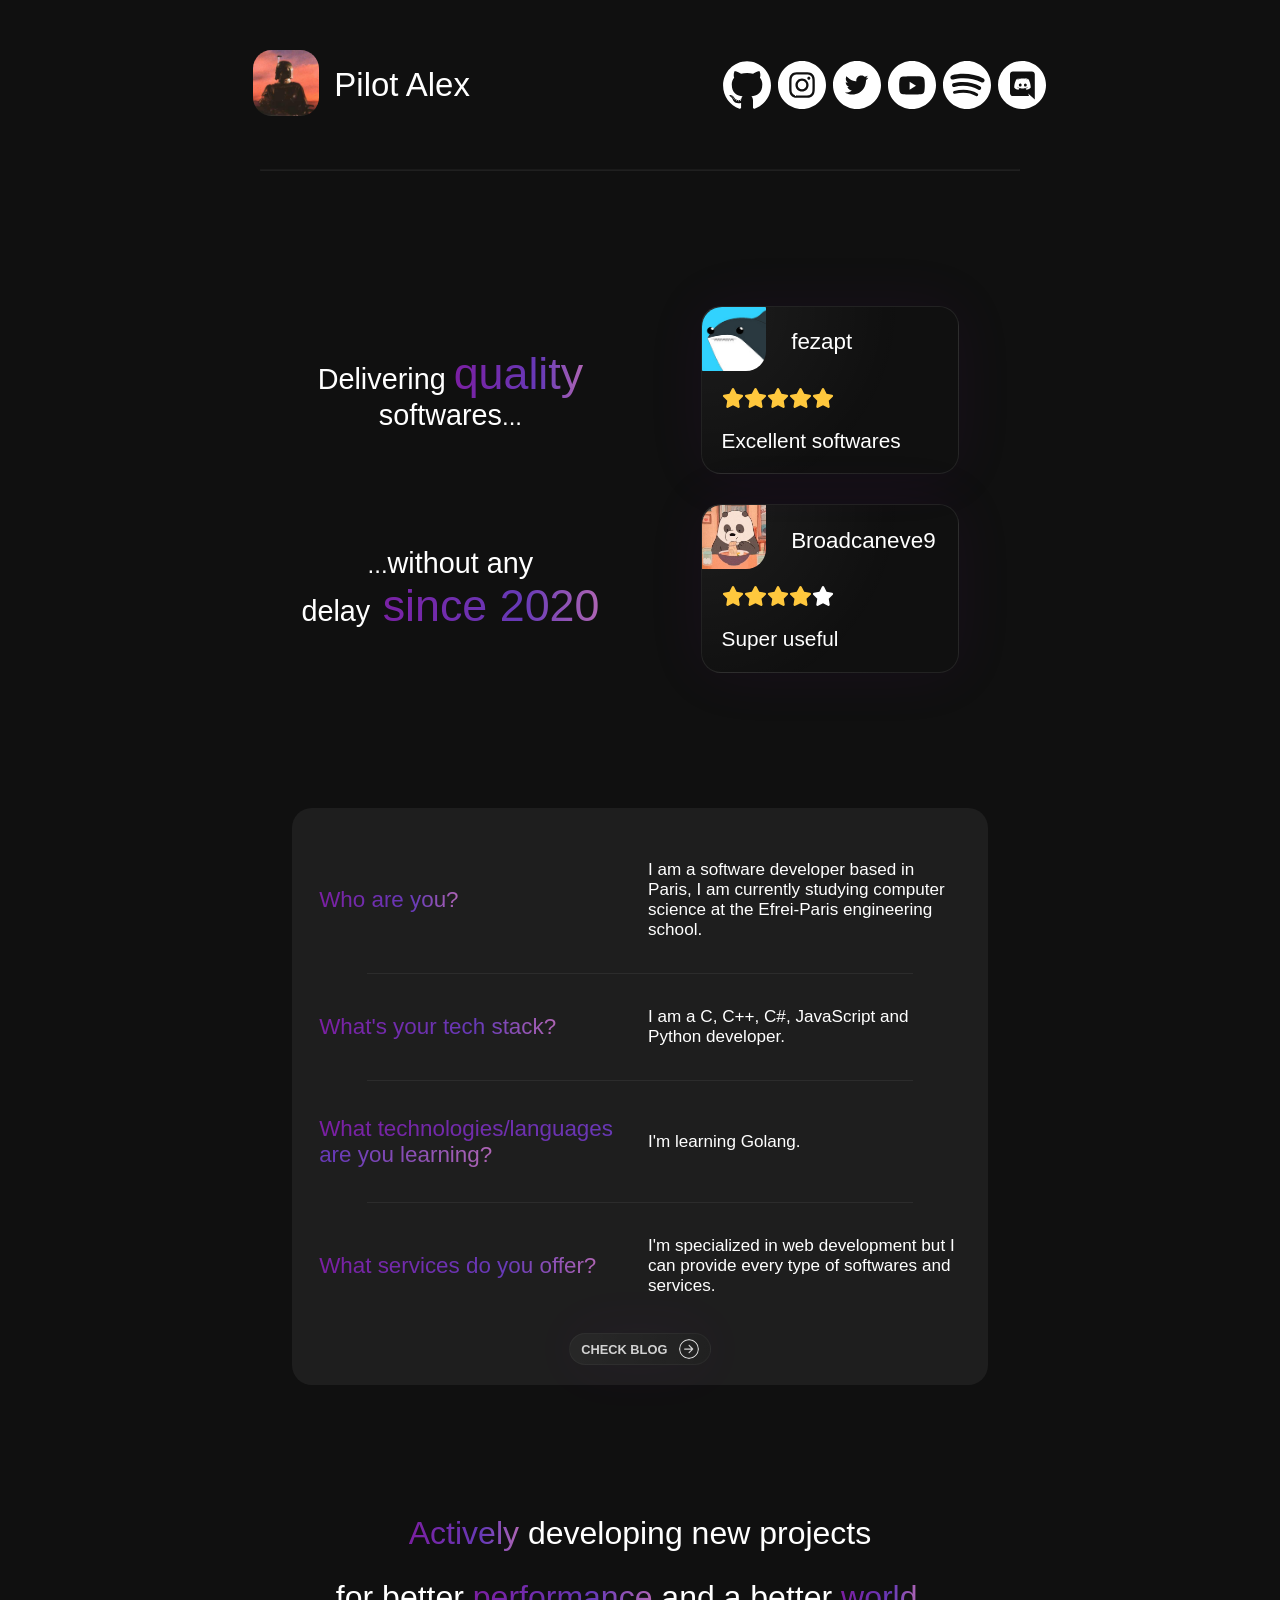
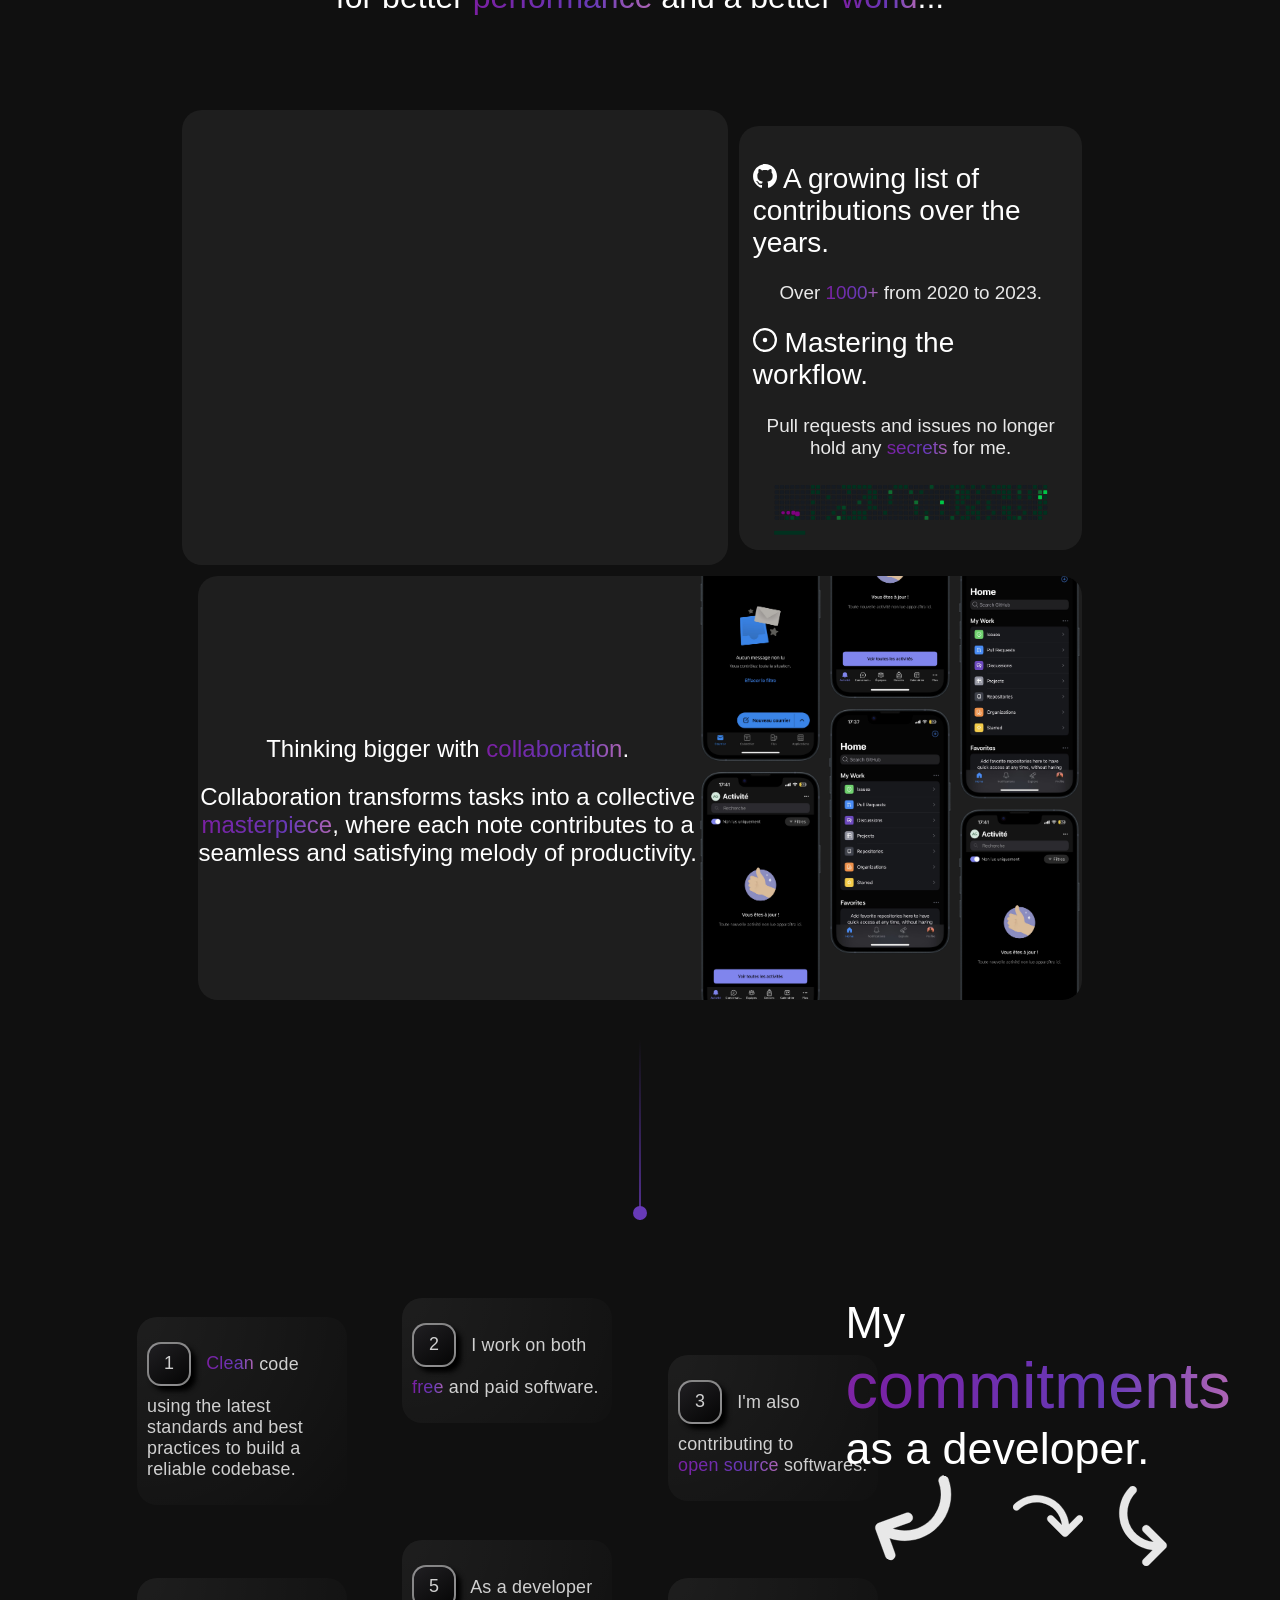
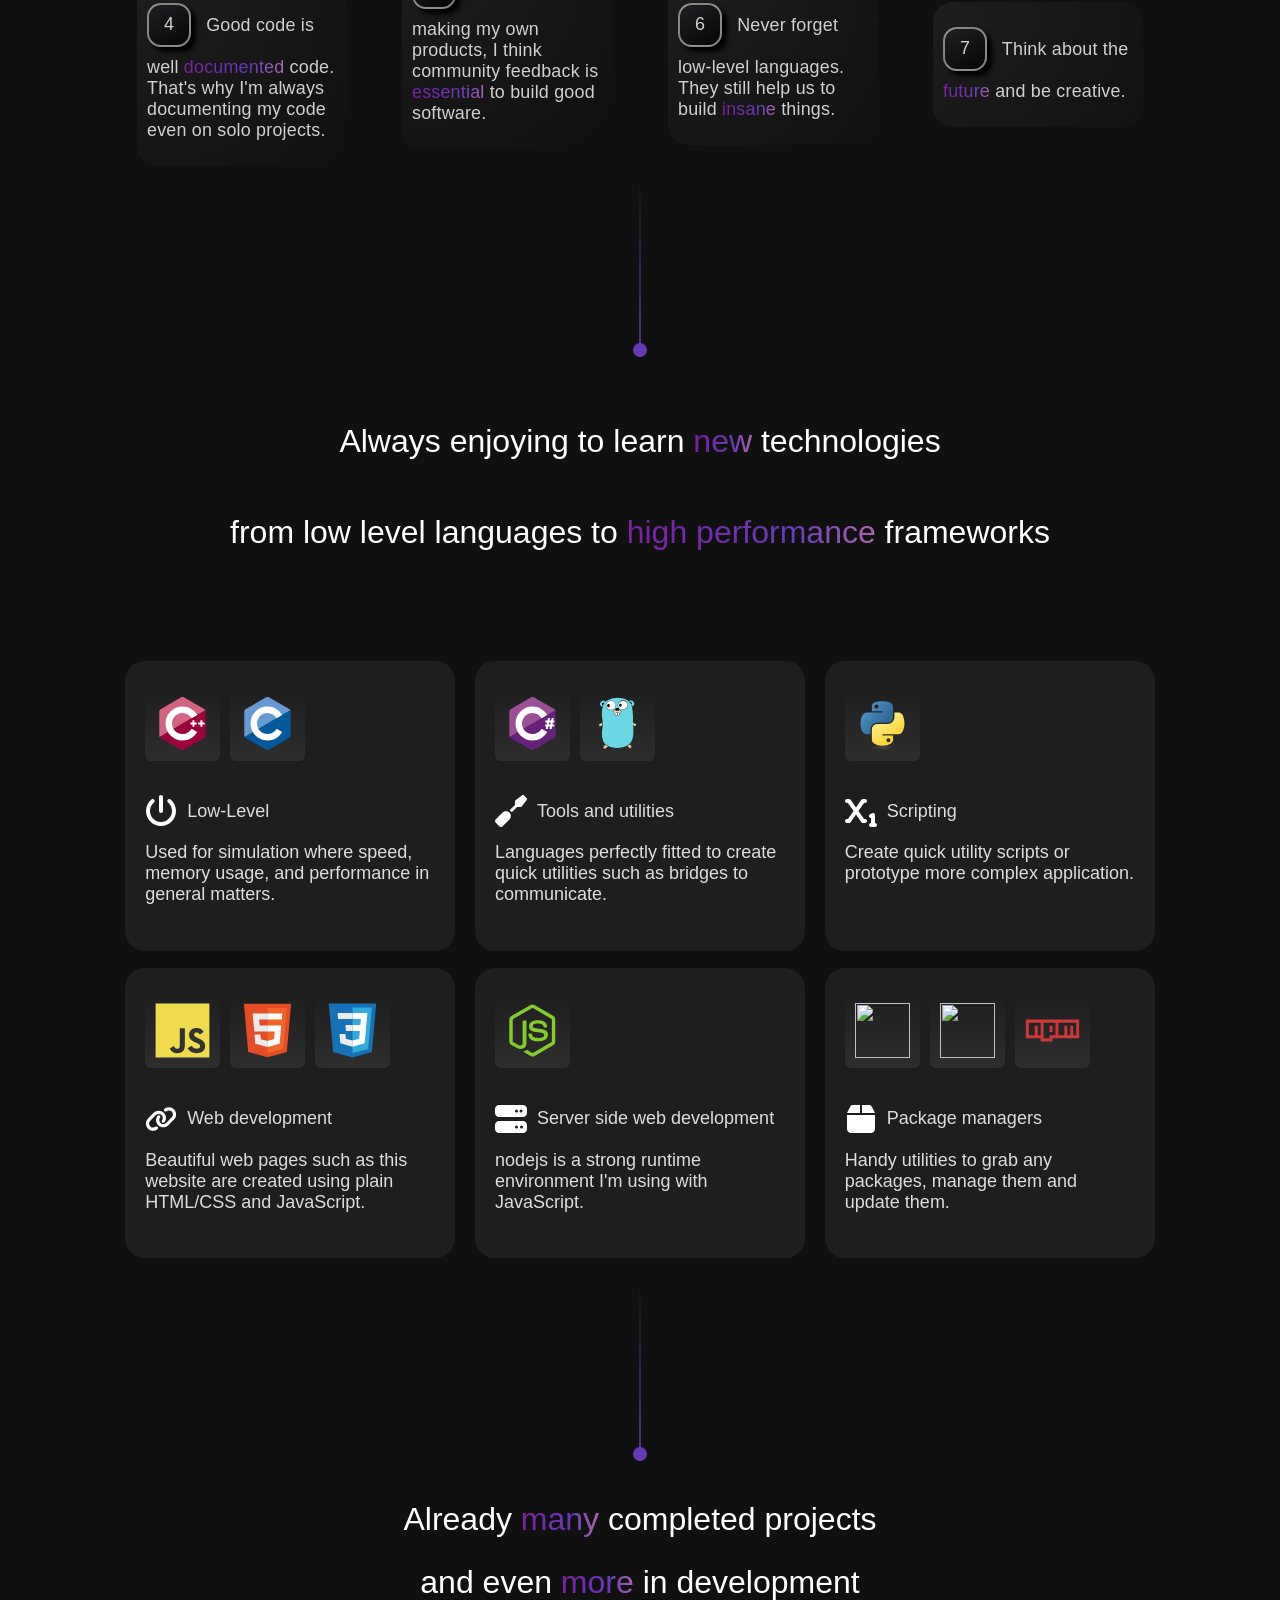
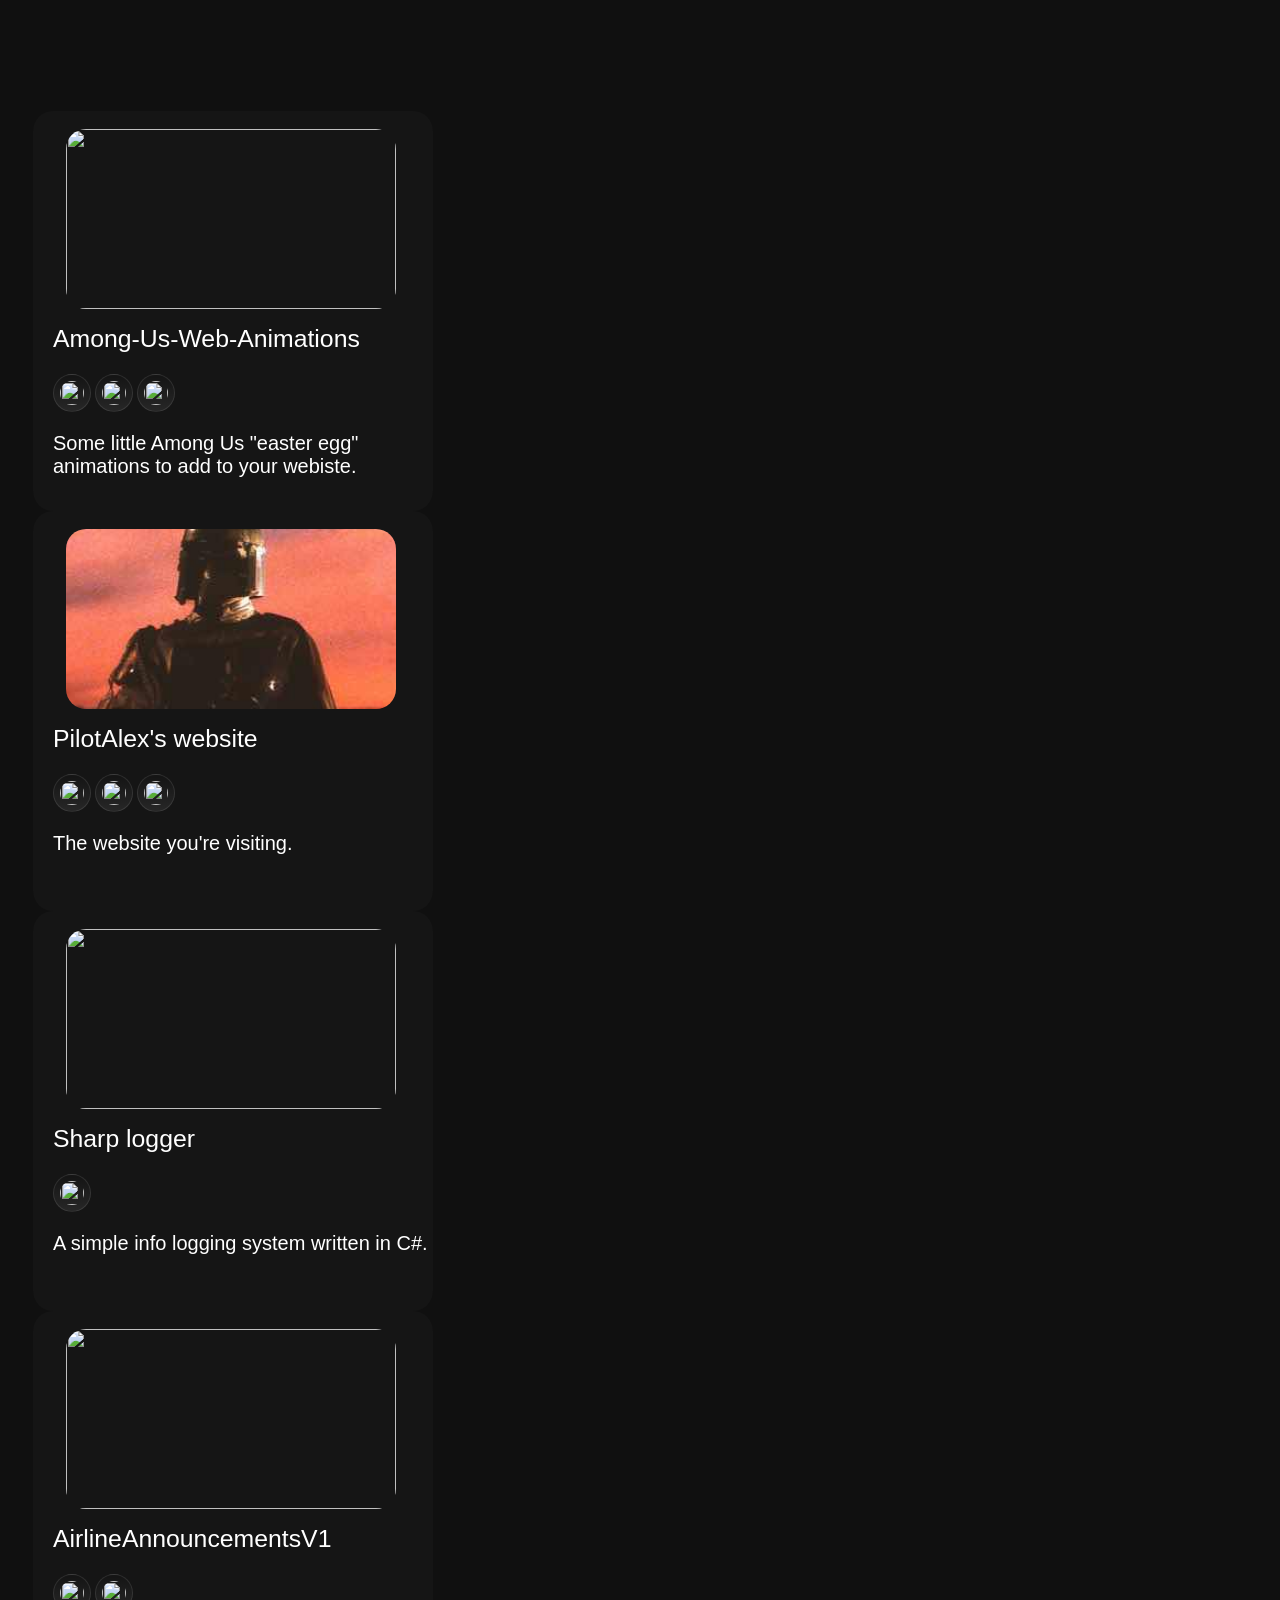
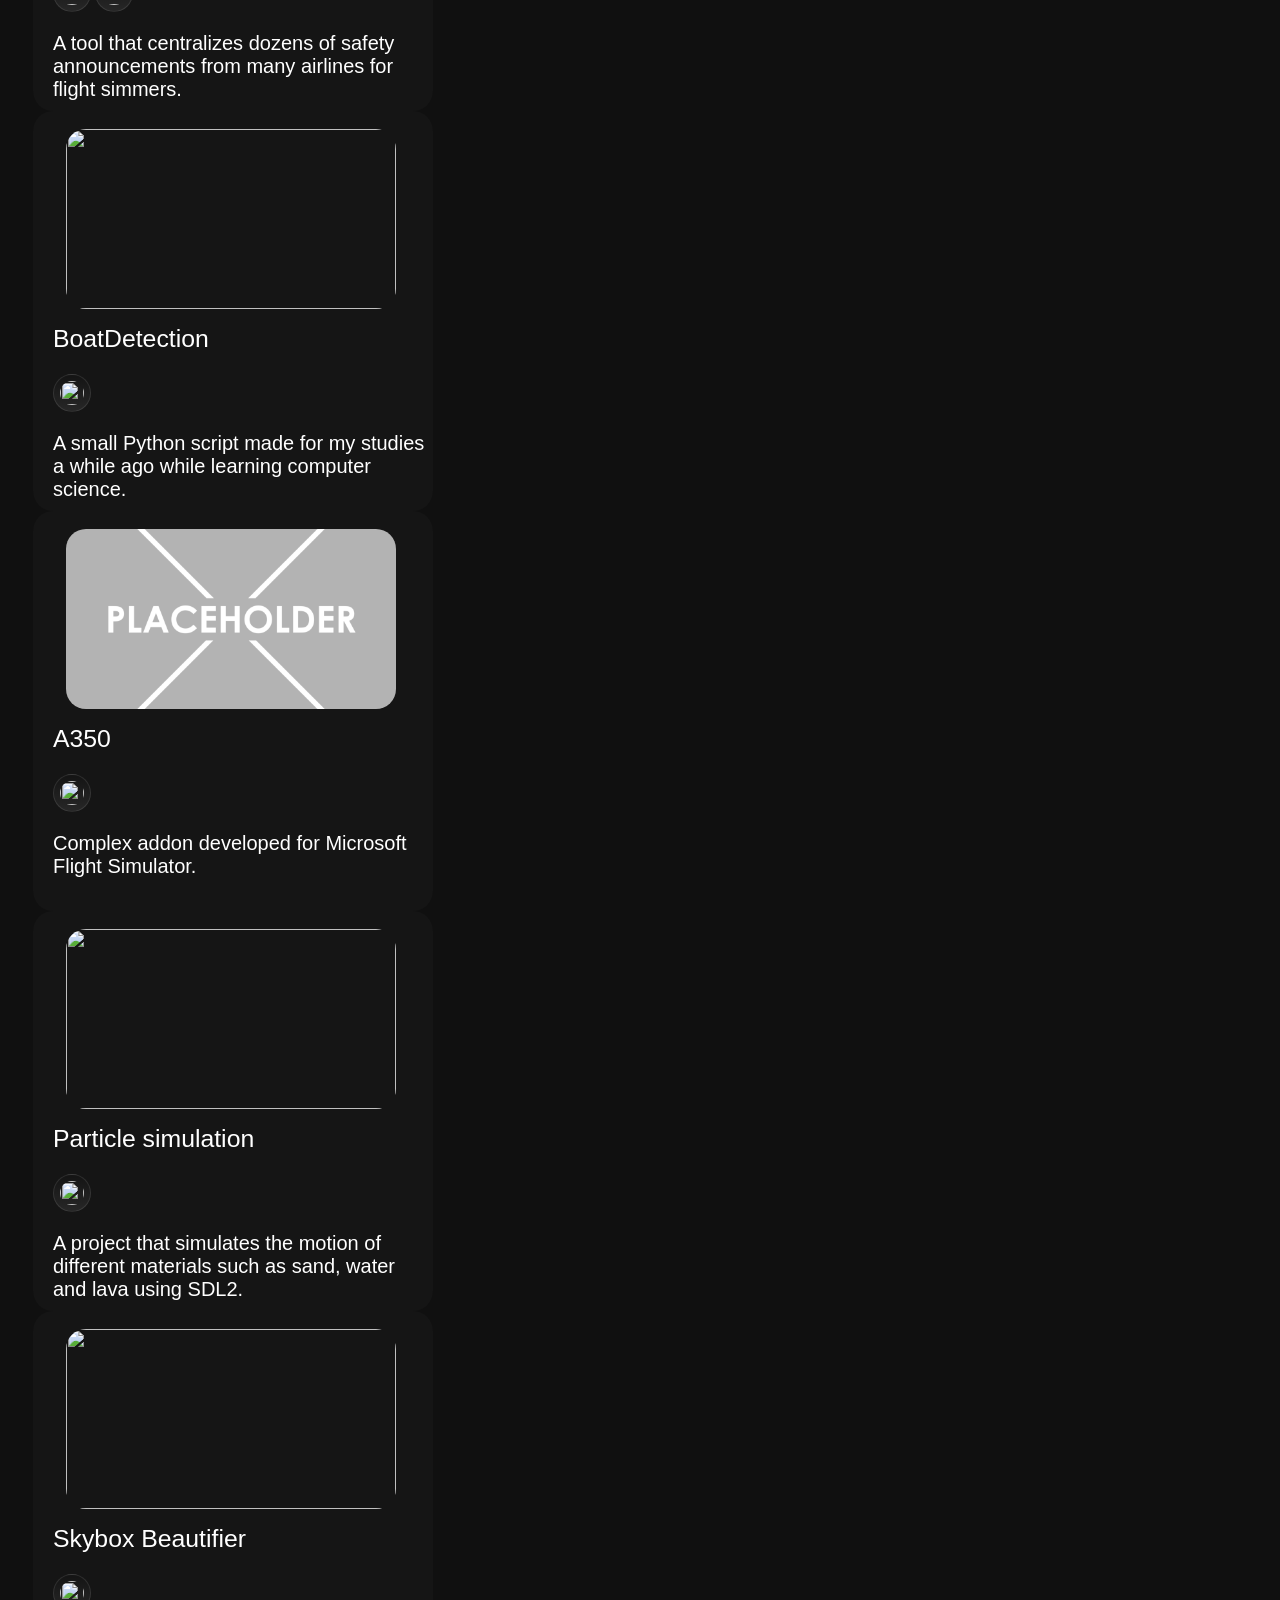
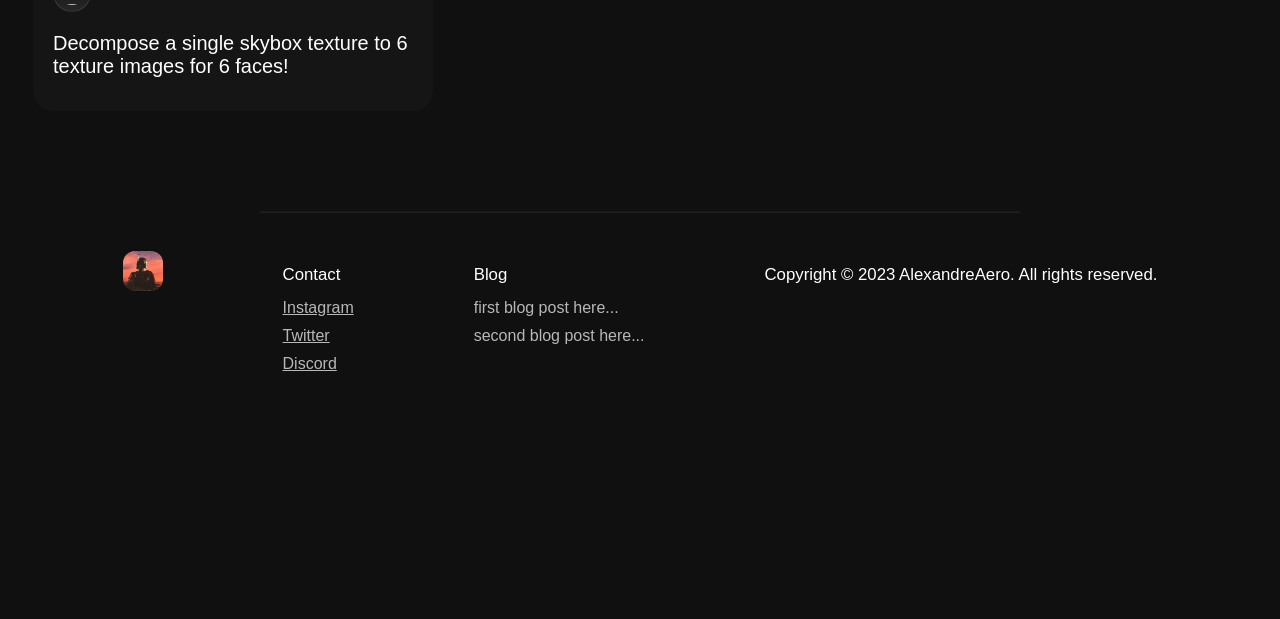
==== commit 0b6f9775: "Style and organization update" ====
--- a/index.html
+++ b/index.html
@@ -1,417 +1,427 @@
 <!DOCTYPE html>
 <html lang="en-EN" dir="ltr">
-<head>
-  <title>Pilot Alex</title>
-  <meta charset="utf-8"/>
-  <meta name="description" content="Pilot Alex's developer portfolio">
-  <meta name="viewport" content="width=device-width,initial-scale=1.0"/>
-  <link href="./css/style.css" rel="stylesheet">
-  <link href="./images/Mandalorian.png" rel="shortcut icon">
-  <script defer src="./js/index.js"></script>
-  <script src="https://cdn.jsdelivr.net/npm/chart.js"></script>
-  <link rel="stylesheet" href="https://cdnjs.cloudflare.com/ajax/libs/tiny-slider/2.9.4/tiny-slider.css">
-</head>
-<body>
-  <header>
-    <a href="./index.html">
-      <img class="logo" src="./images/Mandalorian.png" alt="Logo">
-    </a>
-    <h1 class="name-text">Pilot Alex</h1>
-    <button id="social-burger-button" type="button">👋</button>
-    <div id="social-burger-content">
-      <a href="https://github.com/AlexandreAero" target="_blank">
-        <img src="./images/socials/github-logo.svg" alt="Github logo">
+  <head>
+    <title>Pilot Alex</title>
+    <meta charset="utf-8"/>
+    <meta name="description" content="Pilot Alex's developer portfolio">
+    <meta name="viewport" content="width=device-width,initial-scale=1.0"/>
+    <meta name="author" content="Pilot Alex">
+    <link href="./css/style.css" rel="stylesheet">
+    <link href="./images/Mandalorian.png" rel="shortcut icon">
+    <script defer src="./js/index.js"></script>
+    <script src="https://cdn.jsdelivr.net/npm/chart.js"></script>
+    <link rel="stylesheet" href="https://cdnjs.cloudflare.com/ajax/libs/tiny-slider/2.9.4/tiny-slider.css">
+  </head>
+  <body>
+    <header>
+      <a href="./index.html">
+        <img class="logo" src="./images/Mandalorian.png" alt="Logo">
       </a>
-      <a href="https://www.instagram.com/pilotalex_28" target="_blank">
-        <img src="./images/socials/instagram-logo.svg" alt="Instagram logo">
-      </a>
-      <a href="https://www.instagram.com/pilotalex_28" target="_blank">
-        <img src="./images/socials/twitter-logo.svg" alt="Twitter logo">
-      </a>
-      <a href="https://www.youtube.com/channel/UC2f4gw46p9B9r5kDC93s1nA" target="_blank">
-        <img src="./images/socials/youtube-logo.svg" alt="Youtube logo">
-      </a>
-      <a href="https://open.spotify.com/user/1rcw0fq6c7is8liqxb7om7obx?si=ba7511d27f4d40f8" target="_blank">
-        <img src="./images/socials/spotify-logo.svg" alt="Spotify logo">
-      </a>
-      <a href="https://www.instagram.com/pilotalex_28" target="_blank">
-        <img src="./images/socials/discord-logo.svg" alt="Discord logo">
-      </a>
-    </div>
-    <div class="socials-grid">
-      <a href="https://github.com/AlexandreAero" target="_blank">
-        <img src="./images/socials/github-logo.svg" alt="Github logo">
-      </a>
-      <a href="https://www.instagram.com/pilotalex_28" target="_blank">
-        <img src="./images/socials/instagram-logo.svg" alt="Instagram logo">
-      </a>
-      <a href="https://www.instagram.com/pilotalex_28" target="_blank">
-        <img src="./images/socials/twitter-logo.svg" alt="Twitter logo">
-      </a>
-      <a href="https://www.youtube.com/channel/UC2f4gw46p9B9r5kDC93s1nA" target="_blank">
-        <img src="./images/socials/youtube-logo.svg" alt="Youtube logo">
-      </a>
-      <a href="https://open.spotify.com/user/1rcw0fq6c7is8liqxb7om7obx?si=ba7511d27f4d40f8" target="_blank">
-        <img src="./images/socials/spotify-logo.svg" alt="Spotify logo">
-      </a>
-      <a href="https://www.instagram.com/pilotalex_28" target="_blank">
-        <img src="./images/socials/discord-logo.svg" alt="Discord logo">
-      </a>
-    </div>
-  </header>
-  <hr>
-  <div class="intro-section">
-    <div id="shooting-stars-container">
-      <!-- Empty for now, dyanamically added -->
-    </div>
-    <div class="review-grid">
-      <h2 class="intro-text-1">
-        Delivering<span class="magic-text"> quality </span>softwares<span class="dot-dot-dot">...</span>
-      </h2>
-      <section class="first-review">
-        <img class="review-profile-picture" src="./images/shark.png" alt="First review profile picture" width="64" height="64">
-        <h3 class="review-username">fezapt</h3>
-        <div class="stars">
-          <img src="./images/star.svg" alt="First star">
-          <img src="./images/star.svg" alt="Second star">
-          <img src="./images/star.svg" alt="Third star">
-          <img src="./images/star.svg" alt="Fourth star">
-          <img src="./images/star.svg" alt="Fifth star">
-        </div>
-        <h3 class="review-content">Excellent softwares</h3>
-      </section>
-      <h2 class="intro-text-2">
-        <span class="dot-dot-dot">...</span>without any delay<span class="magic-text"> since 2020 </span>
-      </h2>
-      <section class="second-review">
-        <img class="review-profile-picture" src="./images/panda.png" alt="Second review profile picture" width="64" height="64">
-        <h3 class="review-username">Broadcaneve9</h3>
-        <div class="stars">
-          <img src="./images/star.svg" alt="First star">
-          <img src="./images/star.svg" alt="Second star">
-          <img src="./images/star.svg" alt="Third star">
-          <img src="./images/star.svg" alt="Fourth star">
-          <img src="./images/half-star.svg" alt="Fifth half star">
-        </div>
-        <h3 class="review-content">Super useful</h3>
-      </section>
-    </div>
-  </div>
-  <div class="bio-section">
-    <div class="bio-text-content">
-      <h2><span class="magic-text">Who are you?</span></h2>
-      <h3>I am a software developer based in Paris, I am currently studying computer science at the Efrei-Paris engineering school.</h3>
-      <h2><span class="magic-text">What's your tech stack?</span></h2>
-      <h3>I am a C, C++, C#, JavaScript and Python developer.</h3>
-      <h2><span class="magic-text">What technologies/languages are you learning?</span></h2>
-      <h3>I'm learning Golang.</h3>
-      <h2><span class="magic-text">What services do you offer?</span></h2>
-      <h3>I'm specialized in web development but I can provide every type of softwares and services.</h3>
-    </div>
-    <a class="blog-button" href="./blog.html">
-      <div class="blog-button-grid-content">
-        <img class="blog-button-grid-content-arrow" src="./images/left-arrow.svg" alt="Open blog">
-        <h1 class="blog-button-grid-content-text">Check blog</h1>
+      <h1 class="name-text">Pilot Alex</h1>
+      <!--<button id="social-burger-button" type="button">👋</button>
+      <div id="social-burger-content">
+        <a href="https://github.com/AlexandreAero" target="_blank">
+          <img src="./images/socials/github-logo.svg" alt="Github logo">
+        </a>
+        <a href="https://www.instagram.com/pilotalex_28" target="_blank">
+          <img src="./images/socials/instagram-logo.svg" alt="Instagram logo">
+        </a>
+        <a href="https://www.instagram.com/pilotalex_28" target="_blank">
+          <img src="./images/socials/twitter-logo.svg" alt="Twitter logo">
+        </a>
+        <a href="https://www.youtube.com/channel/UC2f4gw46p9B9r5kDC93s1nA" target="_blank">
+          <img src="./images/socials/youtube-logo.svg" alt="Youtube logo">
+        </a>
+        <a href="https://open.spotify.com/user/1rcw0fq6c7is8liqxb7om7obx?si=ba7511d27f4d40f8" target="_blank">
+          <img src="./images/socials/spotify-logo.svg" alt="Spotify logo">
+        </a>
+        <a href="https://www.instagram.com/pilotalex_28" target="_blank">
+          <img src="./images/socials/discord-logo.svg" alt="Discord logo">
+        </a>
+      </div>-->
+      <div class="socials-grid">
+        <a href="https://github.com/AlexandreAero" target="_blank">
+          <img src="./images/socials/github-logo.svg" alt="Github logo">
+        </a>
+        <a href="https://www.instagram.com/pilotalex_28" target="_blank">
+          <img src="./images/socials/instagram-logo.svg" alt="Instagram logo">
+        </a>
+        <a href="https://www.instagram.com/pilotalex_28" target="_blank">
+          <img src="./images/socials/twitter-logo.svg" alt="Twitter logo">
+        </a>
+        <a href="https://www.youtube.com/channel/UC2f4gw46p9B9r5kDC93s1nA" target="_blank">
+          <img src="./images/socials/youtube-logo.svg" alt="Youtube logo">
+        </a>
+        <a href="https://open.spotify.com/user/1rcw0fq6c7is8liqxb7om7obx?si=ba7511d27f4d40f8" target="_blank">
+          <img src="./images/socials/spotify-logo.svg" alt="Spotify logo">
+        </a>
+        <a href="https://www.instagram.com/pilotalex_28" target="_blank">
+          <img src="./images/socials/discord-logo.svg" alt="Discord logo">
+        </a>
       </div>
-    </a>
-  </div>
-  <div class="github-stats-section">
-    <h2><span class="magic-text">Actively</span> developing new projects</h2>
-    <h2 class="last-text">for better <span class="magic-text">performance</span> and a better <span class="magic-text">world</span>...</h2>
-    <div class="github-grid">
-      <canvas id="github-commits-graph">
-        <!-- Empty for now, dyanamically added -->
-      </canvas>
-      <div class="github-textual-stats">
-        <h1 class="github-textual-stats-text-big">
-          <img src="./images/socials/github-logo.svg" alt="Github logo">
-          A growing list of contributions over the years.
-        </h1>
-        <h2 class="github-textual-stats-text-small">Over <span class="magic-text">1000+</span> from 2020 to 2023.</h2>
-        <h1 class="github-textual-stats-text-big">
-          <img src="./images/gh-issue.svg" alt="Github issue icon">
-          Mastering the workflow.
-        </h1>
-        <h2 class="github-textual-stats-text-small">Pull requests and issues no longer hold any <span class="magic-text">secrets</span> for me.</h2>
-        <img class="snake-game-image" src="./images/snake.svg" alt="Snake game with commit graph">
+    </header>
+    <hr>
+    <main>
+      <section class="intro-section">
+        <div id="shooting-stars-container">
+          <!-- Empty for now, dyanamically added -->
+        </div>
+        <div class="review-grid">
+          <h2 class="first-intro-text">
+            Delivering <span class="magic-text">quality</span> softwares<span class="dot-dot-dot">...</span>
+          </h2>
+          <section class="first-review">
+            <div class="review-header">
+              <img class="review-profile-picture" src="./images/shark.png" alt="First review profile picture">
+              <h3 class="review-username">fezapt</h3>
+            </div>
+            <div class="stars">
+              <img src="./images/star.svg" alt="First star">
+              <img src="./images/star.svg" alt="Second star">
+              <img src="./images/star.svg" alt="Third star">
+              <img src="./images/star.svg" alt="Fourth star">
+              <img src="./images/star.svg" alt="Fifth star">
+            </div>
+            <h3 class="review-content">Excellent softwares</h3>
+          </section>
+          <h2 class="second-intro-text">
+            <span class="dot-dot-dot">...</span>without any delay<span class="magic-text"> since 2020 </span>
+          </h2>
+          <section class="second-review">
+            <div class="review-header">
+              <img class="review-profile-picture" src="./images/panda.png" alt="Second review profile picture">
+              <h3 class="review-username">Broadcaneve9</h3>
+            </div>
+            <div class="stars">
+              <img src="./images/star.svg" alt="First star">
+              <img src="./images/star.svg" alt="Second star">
+              <img src="./images/star.svg" alt="Third star">
+              <img src="./images/star.svg" alt="Fourth star">
+              <img src="./images/half-star.svg" alt="Fifth half star">
+            </div>
+            <h3 class="review-content">Super useful</h3>
+          </section>
+        </div>
+      </section>
+      <section class="bio-section">
+        <div class="bio-text-content">
+          <h2><span class="magic-text">Who are you?</span></h2>
+          <h3>I am a software developer based in Paris, I am currently studying computer science at the Efrei-Paris engineering school.</h3>
+          <hr>
+          <h2><span class="magic-text">What's your tech stack?</span></h2>
+          <h3>I am a C, C++, C#, JavaScript and Python developer.</h3>
+          <hr>
+          <h2><span class="magic-text">What technologies/languages are you learning?</span></h2>
+          <h3>I'm learning Golang.</h3>
+          <hr>
+          <h2><span class="magic-text">What services do you offer?</span></h2>
+          <h3>I'm specialized in web development but I can provide every type of softwares and services.</h3>
+        </div>
+        <a class="blog-button" href="./html/blog.html">
+          <h1 class="blog-button-text">CHECK BLOG</h1>
+          <img class="blog-button-arrow" src="./images/left-arrow.svg" alt="Open blog">
+        </a>
+      </section>
+      <section class="github-stats-section">
+        <h2><span class="magic-text">Actively</span> developing new projects</h2>
+        <h2 class="last-text">for better <span class="magic-text">performance</span> and a better <span class="magic-text">world</span>...</h2>
+        <div class="github-grid">
+          <canvas id="github-commits-graph">
+            <!-- Empty for now, dyanamically added -->
+          </canvas>
+          <div class="github-textual-stats">
+            <h1 class="github-textual-stats-text-big">
+              <img class="github-icon" src="./images/socials/github-logo.svg" alt="Github logo">
+              A growing list of contributions over the years.
+            </h1>
+            <h2 class="github-textual-stats-text-small">Over <span class="magic-text">1000+</span> from 2020 to 2023.</h2>
+            <h1 class="github-textual-stats-text-big">
+              <img class="issue-icon" src="./images/gh-issue.svg" alt="Github issue icon">
+              Mastering the workflow.
+            </h1>
+            <h2 class="github-textual-stats-text-small">Pull requests and issues no longer hold any <span class="magic-text">secrets</span> for me.</h2>
+            <img class="snake-game-image" src="./images/snake.svg" alt="Snake game with commit graph">
+          </div>
+          <div class="github-sum">
+            <div class="collab-text">
+              <h2>Thinking bigger with <span class="magic-text">collaboration</span>.</h2>
+              <h2>Collaboration transforms tasks into a collective <span class="magic-text">masterpiece</span>, where each note contributes to a seamless and satisfying melody of productivity.</h2>
+            </div>
+            <div class="mockups">
+              <img class="phone-mockup-one" src="./images/mockups/outlook.png" alt="Phone mockup">
+              <img class="phone-mockup-two" src="./images/mockups/teams.png" alt="Phone mockup">
+              <img class="phone-mockup-three" src="./images/mockups/github.png" alt="Phone mockup">
+              <img class="phone-mockup-four" src="./images/mockups/teams.png" alt="Phone mockup">
+              <img class="phone-mockup-five" src="./images/mockups/github.png" alt="Phone mockup">
+              <img class="phone-mockup-six" src="./images/mockups/teams.png" alt="Phone mockup">
+            </div>
+          </div>
+        </div>
+      </section>
+      <div class="section-separator">
+        <div class="section-separator-line">
+        </div>
+        <div class="section-separator-line-end">
+        </div>
       </div>
-      <div class="github-sum">
-        <div class="collab-text">
-          <h2>Thinking bigger with <span class="magic-text">collaboration</span>.</h2>
-          <h2>Collaboration transforms tasks into a collective <span class="magic-text">masterpiece</span>, where each note contributes to a seamless and satisfying melody of productivity.</h2>
-        </div>
-        <div class="mockups">
-          <img class="phone-mockup-one" src="./images/outlook-portrait.png" alt="Phone mockup">
-          <img class="phone-mockup-two" src="./images/teams-portrait.png" alt="Phone mockup">
-          <img class="phone-mockup-three" src="./images/mockup bg-portrait.png" alt="Phone mockup">
-          <img class="phone-mockup-four" src="./images/teams-portrait.png" alt="Phone mockup">
-          <img class="phone-mockup-five" src="./images/mockup bg-portrait.png" alt="Phone mockup">
-          <img class="phone-mockup-six" src="./images/teams-portrait.png" alt="Phone mockup">
+      <section class="commitment-section">
+        <h1 class="commitment-intro-text">My <span class="magic-text">commitments</span> as a developer.</h1>
+        <div class="commitment-section-arrow-block">
+          <img src="./images/arrow.svg" alt="Arrow">
+          <img src="./images/arrow.svg" alt="Arrow">
+          <img src="./images/arrow.svg" alt="Arrow">
+        </div>
+        <div class="first-commitment">
+          <h2 class="commitment-index-container">
+            <span class="commitment-index">1</span>
+            <span class="magic-text">Clean</span>
+            code using the latest standards and best practices to build a reliable codebase.
+          </h2>
+        </div>
+        <div class="second-commitment">
+          <h2 class="commitment-index-container">
+            <span class="commitment-index">2</span>
+            I work on both 
+            <span class="magic-text">free</span> 
+            and paid software.
+          </h2>
+        </div>
+        <div class="third-commitment">
+          <h2 class="commitment-index-container">
+            <span class="commitment-index">3</span>
+            I'm also contributing to 
+            <span class="magic-text">open source</span> 
+            softwares.
+          </h2>
+        </div>
+        <div class="fourth-commitment">
+          <h2 class="commitment-index-container">
+            <span class="commitment-index">4</span>
+            Good code is well 
+            <span class="magic-text">documented</span> 
+            code. That's why I'm always documenting my code even on solo projects.
+          </h2>
+        </div>
+        <div class="fifth-commitment">
+          <h2 class="commitment-index-container">
+            <span class="commitment-index">5</span>
+            As a developer making my own products, I think community feedback is 
+            <span class="magic-text">essential</span> 
+            to build good software.
+          </h2>
+        </div>
+        <div class="sixth-commitment">
+          <h2 class="commitment-index-container">
+            <span class="commitment-index">6</span>
+            Never forget low-level languages. They still help us to build 
+            <span class="magic-text">insane</span> 
+            things.
+          </h2>
+        </div>
+        <div class="seventh-commitment">
+          <h2 class="commitment-index-container">
+            <span class="commitment-index">7</span>
+            Think about the 
+            <span class="magic-text">future</span>
+            and be creative.
+          </h2>
+        </div>
+      </section>
+      <div class="section-separator">
+        <div class="section-separator-line">
+        </div>
+        <div class="section-separator-line-end">
         </div>
       </div>
-    </div>
-  </div>
-  <div class="section-separator">
-    <div class="section-separator-line">
-    </div>
-    <div class="section-separator-line-end">
-    </div>
-  </div>
-  <div class="commitment-section">
-    <h1 class="commitment-intro-text">My <span class="magic-text">commitments</span> as a developer.</h1>
-    <div class="commitment-section-arrow-block">
-      <img src="./images/arrow.svg" alt="Arrow">
-      <img src="./images/arrow.svg" alt="Arrow">
-      <img src="./images/arrow.svg" alt="Arrow">
-    </div>
-    <div class="first-commitment">
-      <h2>
-        <span class="commitment-index">1</span>
-        <span class="magic-text">Clean</span>
-        code using the latest standards and best practices to build a reliable codebase.
-      </h2>
-    </div>
-    <div class="second-commitment">
-      <h2>
-        <span class="commitment-index">2</span>
-        I work on both 
-        <span class="magic-text">free</span> 
-        and paid software.
-      </h2>
-    </div>
-    <div class="third-commitment">
-      <h2>
-        <span class="commitment-index">3</span>
-        I'm also contributing to 
-        <span class="magic-text">open source</span> 
-        softwares.
-      </h2>
-    </div>
-    <div class="fourth-commitment">
-      <h2>
-        <span class="commitment-index">4</span>
-        Good code is well 
-        <span class="magic-text">documented</span> 
-        code. That's why I'm always documenting my code even on solo projects.
-      </h2>
-    </div>
-    <div class="fifth-commitment">
-      <h2>
-        <span class="commitment-index">5</span>
-        As a developer making my own products, I think community feedback is 
-        <span class="magic-text">essential</span> 
-        to build good software.
-      </h2>
-    </div>
-    <div class="sixth-commitment">
-      <h2>
-        <span class="commitment-index">6</span>
-        Never forget low-level languages. They still help us to build 
-        <span class="magic-text">insane</span> 
-        things.
-      </h2>
-    </div>
-    <div class="seventh-commitment">
-      <h2>
-        <span class="commitment-index">7</span>
-        Think about the 
-        <span class="magic-text">future</span>
-        and be creative.
-      </h2>
-    </div>
-  </div>
-  <div class="section-separator">
-    <div class="section-separator-line">
-    </div>
-    <div class="section-separator-line-end">
-    </div>
-  </div>
-  <div class="tech-section">
-    <h2>Always enjoying to learn <span class="magic-text">new</span> technologies</h2>
-    <h2 class="last-text">from low level languages to <span class="magic-text">high performance</span> frameworks</h2>
-    <div class="tech-section-grid">
-      <div class="tech-tile">
-        <div class="tech-tile-images-container">
-          <img class="tech-tile-image" src="./images/languages/cpp.svg">
-          <img class="tech-tile-image" src="./images/languages/c.svg">
-        </div>
-        <div class="tech-tile-info">
-          <h1>
-            <img src="./images/power.svg">
-            Low-Level
-          </h1>
-          <h2>Used for simulation where speed, memory usage, and performance in general matters.</h2>
+      <section class="tech-section">
+        <h2>Always enjoying to learn <span class="magic-text">new</span> technologies</h2>
+        <h2 class="last-text">from low level languages to <span class="magic-text">high performance</span> frameworks</h2>
+        <div class="tech-section-grid">
+          <div class="tech-tile">
+            <div class="tech-tile-images-container">
+              <img class="tech-tile-image" src="./images/languages/cpp.svg">
+              <img class="tech-tile-image" src="./images/languages/c.svg">
+            </div>
+            <div class="tech-tile-info">
+              <h2 class="tech-tile-info-title">
+                <img src="./images/power.svg">
+                Low-Level
+              </h2>
+              <h2>Used for simulation where speed, memory usage, and performance in general matters.</h2>
+            </div>
+          </div>
+          <div class="tech-tile">
+            <div class="tech-tile-images-container">
+              <img class="tech-tile-image" src="./images/languages/cs.svg">
+              <img class="tech-tile-image" src="./images/languages/golang.svg">
+            </div>
+            <div class="tech-tile-info">
+              <h2 class="tech-tile-info-title">
+                <img src="./images/screw-driver.svg">
+                Tools and utilities
+              </h2>
+              <h2>Languages perfectly fitted to create quick utilities such as bridges to communicate.</h2>
+            </div>
+          </div>
+          <div class="tech-tile">
+            <div class="tech-tile-images-container">
+              <img class="tech-tile-image" src="./images/languages/py.svg">
+            </div>
+            <div class="tech-tile-info">
+              <h2 class="tech-tile-info-title">
+                <img src="./images/subscript.svg">
+                Scripting
+              </h2>
+              <h2>Create quick utility scripts or prototype more complex application.</h2>
+            </div>
+          </div>
+          <div class="tech-tile">
+            <div class="tech-tile-images-container">
+              <img class="tech-tile-image" src="./images/languages/js.svg">
+              <img class="tech-tile-image" src="./images/languages/html.svg">
+              <img class="tech-tile-image" src="./images/languages/css.svg">
+            </div>
+            <div class="tech-tile-info">
+              <h2 class="tech-tile-info-title">
+                <img src="./images/link.svg">
+                Web development
+              </h2>
+              <h2>Beautiful web pages such as this website are created using plain HTML/CSS and JavaScript.</h2>
+            </div>
+          </div>
+          <div class="tech-tile">
+            <div class="tech-tile-images-container">
+              <img class="tech-tile-image" src="./images/languages/nodejs.svg" alt="logo">
+            </div>
+            <div class="tech-tile-info">
+              <h2 class="tech-tile-info-title">
+                <img src="./images/server.svg">
+                Server side web development
+              </h2>
+              <h2>nodejs is a strong runtime environment I'm using with JavaScript.</h2>
+            </div>
+          </div>
+          <div class="tech-tile">
+            <div class="tech-tile-images-container">
+              <img class="tech-tile-image" src="https://pypi.org/static/images/logo-small.2a411bc6.svg">
+              <img class="tech-tile-image" src="https://vcpkg.io/assets/mark/mark.svg">
+              <img class="tech-tile-image" src="./images/languages/npm.svg">
+            </div>
+            <div class="tech-tile-info">
+              <h2 class="tech-tile-info-title">
+                <img src="./images/box.svg">
+                Package managers
+              </h2>
+              <h2>Handy utilities to grab any packages, manage them and update them.</h2>
+            </div>
+          </div>
+        </div>
+      </section>
+      <div class="section-separator">
+        <div class="section-separator-line">
+        </div>
+        <div class="section-separator-line-end">
         </div>
       </div>
-      <div class="tech-tile">
-        <div class="tech-tile-images-container">
-          <img class="tech-tile-image" src="./images/languages/cs.svg">
-          <img class="tech-tile-image" src="./images/languages/golang.svg">
-        </div>
-        <div class="tech-tile-info">
-          <h1>
-            <img src="./images/screw-driver.svg">
-            Tools and utilities
-          </h1>
-          <h2>Languages perfectly fitted to create quick utilities such as bridges to communicate.</h2>
-        </div>
-      </div>
-      <div class="tech-tile">
-        <div class="tech-tile-images-container">
-          <img class="tech-tile-image" src="./images/languages/py.svg">
-        </div>
-        <div class="tech-tile-info">
-          <h1>
-            <img src="./images/subscript.svg">
-            Scripting
-          </h1>
-          <h2>Create quick utility scripts or prototype more complex application.</h2>
-        </div>
-      </div>
-      <div class="tech-tile">
-        <div class="tech-tile-images-container">
-          <img class="tech-tile-image" src="./images/languages/js.svg">
-          <img class="tech-tile-image" src="./images/languages/html.svg">
-          <img class="tech-tile-image" src="./images/languages/css.svg">
-        </div>
-        <div class="tech-tile-info">
-          <h1>
-            <img src="./images/link.svg">
-            Web development
-          </h1>
-          <h2>Beautiful web pages such as this website are created using plain HTML/CSS and JavaScript.</h2>
-        </div>
-      </div>
-      <div class="tech-tile">
-        <div class="tech-tile-images-container">
-          <img class="tech-tile-image" src="./images/languages/nodejs.svg" alt="logo">
-        </div>
-        <div class="tech-tile-info">
-          <h1>
-            <img src="./images/server.svg">
-            Server side web development
-          </h1>
-          <h2>nodejs is a strong runtime environment I'm using with JavaScript.</h2>
-        </div>
-      </div>
-      <div class="tech-tile">
-        <div class="tech-tile-images-container">
-          <img class="tech-tile-image" src="https://pypi.org/static/images/logo-small.2a411bc6.svg">
-          <img class="tech-tile-image" src="https://vcpkg.io/assets/mark/mark.svg">
-          <img class="tech-tile-image" src="./images/languages/npm.svg">
-        </div>
-        <div class="tech-tile-info">
-          <h1>
-            <img src="./images/box.svg">
-            Package managers
-          </h1>
-          <h2>Handy utilities to grab any packages, manage them and update them.</h2>
-        </div>
-      </div>
-    </div>
-  </div>
-  <div class="section-separator">
-    <div class="section-separator-line">
-    </div>
-    <div class="section-separator-line-end">
-    </div>
-  </div>
-  <div class="projects-section">
-    <h2>Already <span class="magic-text">many</span> completed projects</h2>
-    <h2 class="last-text">and even <span class="magic-text">more</span> in development</h2>
-    <div class="projects-carousel">
-      <div class="project-tile" onclick="location.href='https://github.com/AlexandreAero/Among-Us-Web-Animations'">
-        <img src="https://user-images.githubusercontent.com/66020831/113479556-1563de00-9490-11eb-92fe-ac680ecac059.png">
-        <div class="project-data-container">
-          <h2>Among-Us-Web-Animations</h2>
-          <img src="https://raw.githubusercontent.com/devicons/devicon/master/icons/javascript/javascript-original.svg">
-          <img src="https://raw.githubusercontent.com/devicons/devicon/master/icons/css3/css3-original.svg">
-          <img src="https://raw.githubusercontent.com/devicons/devicon/master/icons/html5/html5-original.svg">
-          <h3>Some little Among Us "easter egg" animations to add to your webiste.</h3>
-        </div>
-      </div>
-      <div class="project-tile" onclick="location.href='https://github.com/AlexandreAero/alexandreaero.github.io'">
-        <img src="./images/Mandalorian.png">
-        <div class="project-data-container">
-          <h2>PilotAlex's website</h2>
-          <img src="https://raw.githubusercontent.com/devicons/devicon/master/icons/javascript/javascript-original.svg">
-          <img src="https://raw.githubusercontent.com/devicons/devicon/master/icons/css3/css3-original.svg">
-          <img src="https://raw.githubusercontent.com/devicons/devicon/master/icons/html5/html5-original.svg">
-          <h3>The website you're visiting.</h3>
-        </div>
-      </div>
-      <div class="project-tile" onclick="location.href='https://github.com/AlexandreAero/sharp-logger'">
-        <img src="https://user-images.githubusercontent.com/66020831/246881738-950b138c-74ab-46f9-9144-3d82f9bf9785.png">
-        <div class="project-data-container">
-          <h2>Sharp logger</h2>
-          <img src="https://raw.githubusercontent.com/devicons/devicon/master/icons/csharp/csharp-original.svg">
-          <h3>A simple info logging system written in C#.</h3>
-        </div>
-      </div>
-      <div class="project-tile" onclick="location.href='https://example.com'">
-        <img src="https://user-images.githubusercontent.com/66020831/212474151-f75587a7-8c9f-42d0-8449-b6fa91d86807.png">
-        <div class="project-data-container">
-          <h2>AirlineAnnouncementsV1</h2>
-          <img src="https://raw.githubusercontent.com/devicons/devicon/master/icons/javascript/javascript-original.svg">
-          <img src="https://raw.githubusercontent.com/devicons/devicon/master/icons/go/go-original.svg">
-          <h3>A tool that centralizes dozens of safety announcements from many airlines for flight simmers.</h3>
-        </div>
-      </div>
-      <div class="project-tile" onclick="location.href='https://github.com/AlexandreAero/Boat-Detection'">
-        <img src="https://user-images.githubusercontent.com/66020831/190869769-fa9cea3d-6e69-46a5-abcd-a9b5a5e9342f.png">
-        <div class="project-data-container">
-          <h2>BoatDetection</h2>
-          <img src="https://raw.githubusercontent.com/devicons/devicon/master/icons/python/python-original.svg">
-          <h3>A small Python script made for my studies a while ago while learning computer science.</h3>
-        </div>
-      </div>
-      <div class="project-tile" onclick="location.href='https://example.com'">
-        <img src="./images/placeholder.png">
-        <div class="project-data-container">
-          <h2>A350</h2>
-          <img src="https://raw.githubusercontent.com/devicons/devicon/master/icons/cplusplus/cplusplus-original.svg">
-          <h3>Complex addon developed for Microsoft Flight Simulator.</h3>
-        </div>
-      </div>
-      <div class="project-tile" onclick="location.href='https://github.com/AlexandreAero/particle-simulation-cpp'">
-        <img src="https://user-images.githubusercontent.com/66020831/247111350-423f1891-3521-4a0d-8a6f-264e16b4664b.png">
-        <div class="project-data-container">
-          <h2>Particle simulation</h2>
-          <img src="https://raw.githubusercontent.com/devicons/devicon/master/icons/cplusplus/cplusplus-original.svg">
-          <h3>A project that simulates the motion of different materials such as sand, water and lava using SDL2.</h3>
-        </div>
-      </div>
-      <div class="project-tile" onclick="location.href='https://github.com/AlexandreAero/skybox-beautifier'">
-        <img src="https://user-images.githubusercontent.com/66020831/208423648-5562a49d-362d-4be4-a8b5-b11a86f7ce4d.png">
-        <div class="project-data-container">
-          <h2>Skybox Beautifier</h2>
-          <img src="https://raw.githubusercontent.com/devicons/devicon/master/icons/javascript/javascript-original.svg">
-          <h3>Decompose a single skybox texture to 6 texture images for 6 faces!</h3>
-        </div>
-      </div>
-    </div>
-  </div>
-  <hr>
-  <footer>
-    <nav>
-      <img class="footer-logo" src="./images/Mandalorian.png">
-      <div class="footer-contact">
-        <h1>Contact</h1>
-        <a href="https://www.instagram.com/pilotalex_28">Instagram</a>
-        <a href="https://www.instagram.com/pilotalex_28">Twitter</a>
-        <a href="https://www.instagram.com/pilotalex_28">Discord</a>
-      </div>
-      <div class="footer-blog-posts">
-        <h1>Blog</h1>
-        <a>first blog post here...</a>
-        <a>second blog post here...</a>
-      </div>
-      <div class="footer-copyrights">
-        <h2>Copyright © 2023 AlexandreAero. All rights reserved.</h2>
-      </div>
-    </nav>
-  </footer>
-  <script src="https://cdnjs.cloudflare.com/ajax/libs/tiny-slider/2.9.2/min/tiny-slider.js"></script>
-  <script src="./js/vanilla-tilt.js"></script>
-</body>
+      <section class="projects-section">
+        <h2>Already <span class="magic-text">many</span> completed projects</h2>
+        <h2 class="last-text">and even <span class="magic-text">more</span> in development</h2>
+        <div class="projects-carousel">
+          <div class="project-tile" onclick="location.href='https://github.com/AlexandreAero/Among-Us-Web-Animations'">
+            <img src="https://user-images.githubusercontent.com/66020831/113479556-1563de00-9490-11eb-92fe-ac680ecac059.png">
+            <div class="project-data-container">
+              <h2>Among-Us-Web-Animations</h2>
+              <img src="https://raw.githubusercontent.com/devicons/devicon/master/icons/javascript/javascript-original.svg">
+              <img src="https://raw.githubusercontent.com/devicons/devicon/master/icons/css3/css3-original.svg">
+              <img src="https://raw.githubusercontent.com/devicons/devicon/master/icons/html5/html5-original.svg">
+              <h3>Some little Among Us "easter egg" animations to add to your webiste.</h3>
+            </div>
+          </div>
+          <div class="project-tile" onclick="location.href='https://github.com/AlexandreAero/alexandreaero.github.io'">
+            <img src="./images/Mandalorian.png">
+            <div class="project-data-container">
+              <h2>PilotAlex's website</h2>
+              <img src="https://raw.githubusercontent.com/devicons/devicon/master/icons/javascript/javascript-original.svg">
+              <img src="https://raw.githubusercontent.com/devicons/devicon/master/icons/css3/css3-original.svg">
+              <img src="https://raw.githubusercontent.com/devicons/devicon/master/icons/html5/html5-original.svg">
+              <h3>The website you're visiting.</h3>
+            </div>
+          </div>
+          <div class="project-tile" onclick="location.href='https://github.com/AlexandreAero/sharp-logger'">
+            <img src="https://user-images.githubusercontent.com/66020831/246881738-950b138c-74ab-46f9-9144-3d82f9bf9785.png">
+            <div class="project-data-container">
+              <h2>Sharp logger</h2>
+              <img src="https://raw.githubusercontent.com/devicons/devicon/master/icons/csharp/csharp-original.svg">
+              <h3>A simple info logging system written in C#.</h3>
+            </div>
+          </div>
+          <div class="project-tile" onclick="location.href='https://example.com'">
+            <img src="https://user-images.githubusercontent.com/66020831/212474151-f75587a7-8c9f-42d0-8449-b6fa91d86807.png">
+            <div class="project-data-container">
+              <h2>AirlineAnnouncementsV1</h2>
+              <img src="https://raw.githubusercontent.com/devicons/devicon/master/icons/javascript/javascript-original.svg">
+              <img src="https://raw.githubusercontent.com/devicons/devicon/master/icons/go/go-original.svg">
+              <h3>A tool that centralizes dozens of safety announcements from many airlines for flight simmers.</h3>
+            </div>
+          </div>
+          <div class="project-tile" onclick="location.href='https://github.com/AlexandreAero/Boat-Detection'">
+            <img src="https://user-images.githubusercontent.com/66020831/190869769-fa9cea3d-6e69-46a5-abcd-a9b5a5e9342f.png">
+            <div class="project-data-container">
+              <h2>BoatDetection</h2>
+              <img src="https://raw.githubusercontent.com/devicons/devicon/master/icons/python/python-original.svg">
+              <h3>A small Python script made for my studies a while ago while learning computer science.</h3>
+            </div>
+          </div>
+          <div class="project-tile" onclick="location.href='https://example.com'">
+            <img src="./images/placeholder.png">
+            <div class="project-data-container">
+              <h2>A350</h2>
+              <img src="https://raw.githubusercontent.com/devicons/devicon/master/icons/cplusplus/cplusplus-original.svg">
+              <h3>Complex addon developed for Microsoft Flight Simulator.</h3>
+            </div>
+          </div>
+          <div class="project-tile" onclick="location.href='https://github.com/AlexandreAero/particle-simulation-cpp'">
+            <img src="https://user-images.githubusercontent.com/66020831/247111350-423f1891-3521-4a0d-8a6f-264e16b4664b.png">
+            <div class="project-data-container">
+              <h2>Particle simulation</h2>
+              <img src="https://raw.githubusercontent.com/devicons/devicon/master/icons/cplusplus/cplusplus-original.svg">
+              <h3>A project that simulates the motion of different materials such as sand, water and lava using SDL2.</h3>
+            </div>
+          </div>
+          <div class="project-tile" onclick="location.href='https://github.com/AlexandreAero/skybox-beautifier'">
+            <img src="https://user-images.githubusercontent.com/66020831/208423648-5562a49d-362d-4be4-a8b5-b11a86f7ce4d.png">
+            <div class="project-data-container">
+              <h2>Skybox Beautifier</h2>
+              <img src="https://raw.githubusercontent.com/devicons/devicon/master/icons/javascript/javascript-original.svg">
+              <h3>Decompose a single skybox texture to 6 texture images for 6 faces!</h3>
+            </div>
+          </div>
+        </div>
+      </section>
+    </main>
+    <hr>
+    <footer>
+      <nav>
+        <img class="footer-logo" src="./images/Mandalorian.png" alt="Logo">
+        <div class="footer-contact">
+          <h1>Contact</h1>
+          <a href="https://www.instagram.com/pilotalex_28">Instagram</a>
+          <a href="https://www.instagram.com/pilotalex_28">Twitter</a>
+          <a href="https://www.instagram.com/pilotalex_28">Discord</a>
+        </div>
+        <div class="footer-blog-posts">
+          <h1>Blog</h1>
+          <a>first blog post here...</a>
+          <a>second blog post here...</a>
+        </div>
+        <div class="footer-copyrights">
+          <h2>Copyright © 2023 AlexandreAero. All rights reserved.</h2>
+        </div>
+      </nav>
+    </footer>
+    <script src="https://cdnjs.cloudflare.com/ajax/libs/tiny-slider/2.9.2/min/tiny-slider.js"></script>
+    <script src="./js/star.js"></script>
+    <script src="./js/starEmitter.js"></script>
+    <script src="./js/vanilla-tilt.js"></script>
+  </body>
 </html>
--- a/css/style.css
+++ b/css/style.css
@@ -60,7 +60,7 @@
 .section-separator {
   margin-top: 40px;
   margin-bottom: 40px;
-  height: 200px;
+  height: 180px;
   display: flex;
   flex-direction: column;
   justify-content: center;
@@ -199,9 +199,8 @@
 }
 
 .intro-section {
-  height: 100%;
-  margin-top: 64px;
-  margin-bottom: 64px;
+  margin-top: 15vh;
+  margin-bottom: 15vh;
 }
 
 .review-grid {
@@ -213,7 +212,25 @@
   align-items: center;
 }
 
+.review-header {
+  display: flex;
+  font-size: 1.4rem;
+  gap: 10%;
+  justify-content: flex-start;
+}
+
+.review-profile-picture {
+  border-radius: 20px 0px 20px 0px;
+  width: 64px;
+  height: 64px;
+}
+
+.review-username {
+  font-size: 1.4rem;
+}
+
 .stars {
+  margin-top: 10px;
   display: flex;
   width: 20px;
   height: 20px;
@@ -221,30 +238,22 @@
   margin-left: 20px;
 }
 
-.review-username,
 .review-content {
   margin-left: 20px;
-}
-
-.review-content {
-  font-weight: 400;
-  font-size: 1.375rem;
-}
-
-.review-profile-picture {
-  border-radius: 20px 0px 20px 0px;
-}
-
-.intro-text-1,
-.intro-text-2 {
+  font-weight: 100;
+  font-size: 1.3rem;
+}
+
+.first-intro-text,
+.second-intro-text {
   max-width: 100%;
   overflow-wrap: break-word;
   text-align: center;
   font-size: 1.8rem;
 }
 
-.intro-text-1 .magic-text,
-.intro-text-2 .magic-text {
+.first-intro-text .magic-text,
+.second-intro-text .magic-text {
   font-size: 2.8rem;
 }
 
@@ -280,11 +289,21 @@
 .bio-text-content {
   display: grid;
   gap: 1rem;
-  align-items: baseline;
+  align-items: center;
   grid-template-columns: repeat(2, 50%);
   margin-top: 5%;
   width: 90%;
   font-size: 0.7rem;
+  justify-items: start;
+  justify-content: center;
+}
+
+.bio-text-content hr {
+  grid-column: 1 / -1; 
+  width: 85%;
+  border: none;
+  border-top: 1px solid #d8d8d8;
+  margin: auto;
 }
 
 .bio-text-content h2,
@@ -301,14 +320,13 @@
 .blog-button {
   background: radial-gradient(400px circle at 0px 0px, rgba(255, 255, 255, 0.06), transparent 50%);
   box-shadow: 0px 0px 60px rgb(123 31 162 / 10%);
-  border: 1px solid rgba(255, 255, 255, 0.1);
+  border: 1px solid rgba(255, 255, 255, 0.05);
   border-radius: 20px;
   cursor: pointer;
-  width: 200px;
-  height: 48px;
+  width: 140px;
+  height: 30px;
   color: white;
   text-decoration: none;
-  display: flex;
   align-items: center;
   justify-content: center;
   margin-top: 20px;
@@ -316,36 +334,34 @@
   font-family: var(--font);
   font-weight: 700;
   font-size: 1.1rem;
-  transition: all 0.2s ease-in-out;
-}
-
-.blog-button-grid-content {
-  display: grid;
-  grid-template-columns: 35px 155px;
+  opacity: 0.8;
+  transition: opacity 0.3s ease;
+  display: flex;
   justify-content: space-evenly;
-  justify-items: center;
-  align-items: center;
-}
-
-.blog-button-grid-content-text {
-  font-size: 1.1rem;
-}
-
-.blog-button-grid-content-arrow {
-  width: 32px;
-  height: 32px;
+  align-items: center;
+}
+
+.blog-button-text {
+  font-size: 0.8rem;
+  font-weight: 600;
+}
+
+.blog-button-arrow {
+  width: 20px;
+  height: 20px;
   border-radius: 999px;
+  transform: rotateZ(180deg);
 }
 
 .blog-button:hover {
-  animation: blog-button-larger 0.5s forwards;
+  opacity: 1;
 }
 
 .github-stats-section {
   margin-top: 130px;
 }
 
-.github-stats-section > h2 {
+.github-stats-section h2 {
   text-align: center;
 }
 
@@ -360,7 +376,7 @@
   justify-items: center;
   align-items: center;
   justify-content: center;
-  gap: 2%;
+  gap: 3%;
   width: 70%;
   margin: auto;
 }
@@ -448,8 +464,8 @@
   color: rgba(255, 255, 255, 0.9);
 }
 
-.github-textual-stats-text-big > img:not(.snake-game-image),
-.github-textual-stats-text-big > svg {
+.github-icon,
+.issue-icon {
   height: 24px;
   width: 24px;
 }
@@ -465,7 +481,8 @@
   display: grid;
   grid-template-columns: repeat(4, 15%);
   justify-content: center;
-  gap: 3%;
+  justify-items: center;
+  gap: 6%;
 }
 
 .commitment-intro-text {
@@ -537,8 +554,7 @@
   background-image: linear-gradient(145deg, #201f22, #050505);
 }
 
-.commitment-section > div > h2 {
-  text-align: left;
+.commitment-index-container {
   color: rgba(255, 255, 255, 0.8);
   font-size: 1.12rem;
   letter-spacing: 0.2px;
@@ -592,7 +608,7 @@
   position: relative;
 }
 
-.tech-section h2 {
+.tech-section .last-text {
   text-align: center;
 }
 
@@ -608,7 +624,8 @@
   text-align: center;
   width: fit-content;
   height: fit-content;
-  gap: 15px;
+  gap: 2%;
+  row-gap: 3%;
 }
 
 .tech-tile {
@@ -638,7 +655,7 @@
   padding: 20px 20px;
 }
 
-.tech-tile-info > h1 {
+.tech-tile-info-title {
   font-size: 1.25rem;
   color: white;
   display: flex;
@@ -651,7 +668,7 @@
   color: rgba(255, 255, 255, 0.85);
 }
 
-.tech-tile-info > h1 > img {
+.tech-tile-info-title > img {
   width: 32px;
   height: 32px;
 }
@@ -807,12 +824,6 @@
   }
 }
 
-@keyframes blog-button-larger {
-  to {
-    width: 250px;
-  }
-}
-
 @keyframes rotate {
   from {
     rotate: 0deg;
@@ -851,8 +862,8 @@
     display: none;
   }
 
-  .intro-text-2,
-  .intro-text-1 {
+  .second-intro-text,
+  .first-intro-text {
     font-size: 20px;
     margin-left: 0px;
   }
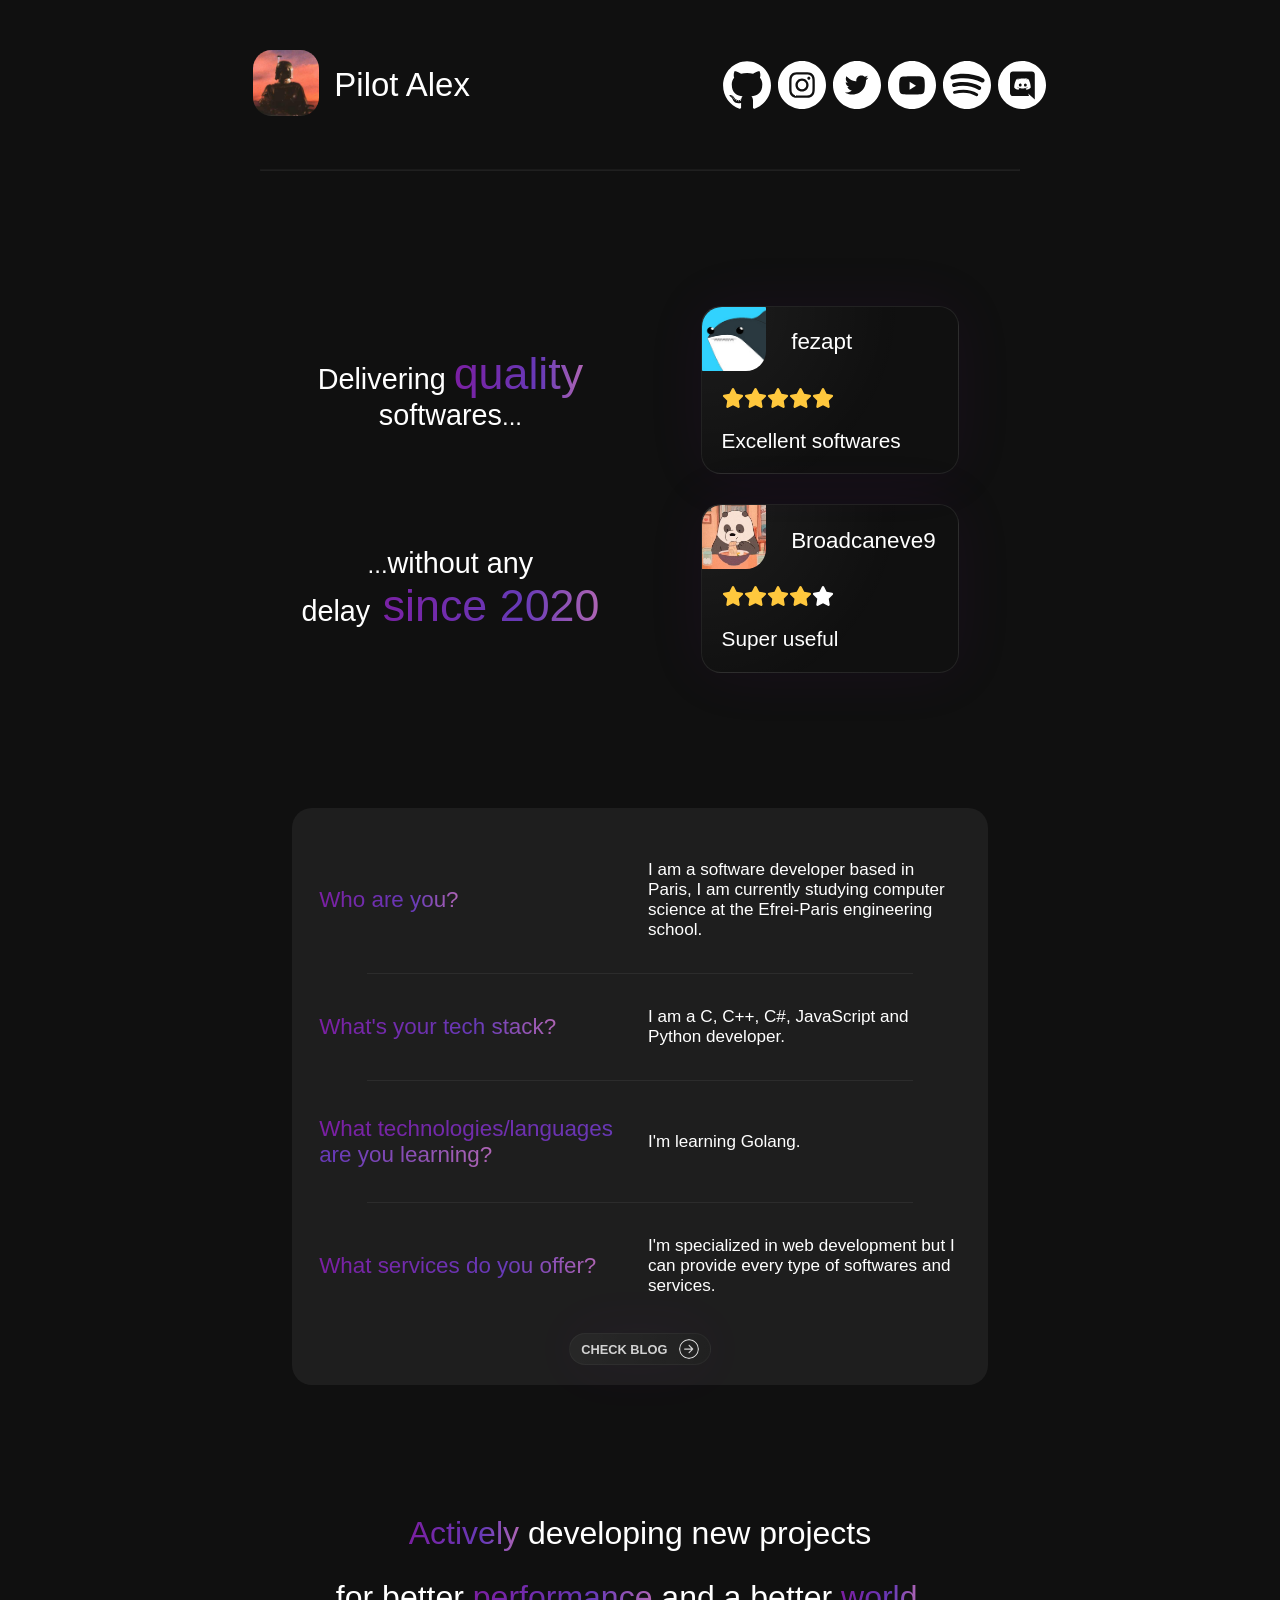
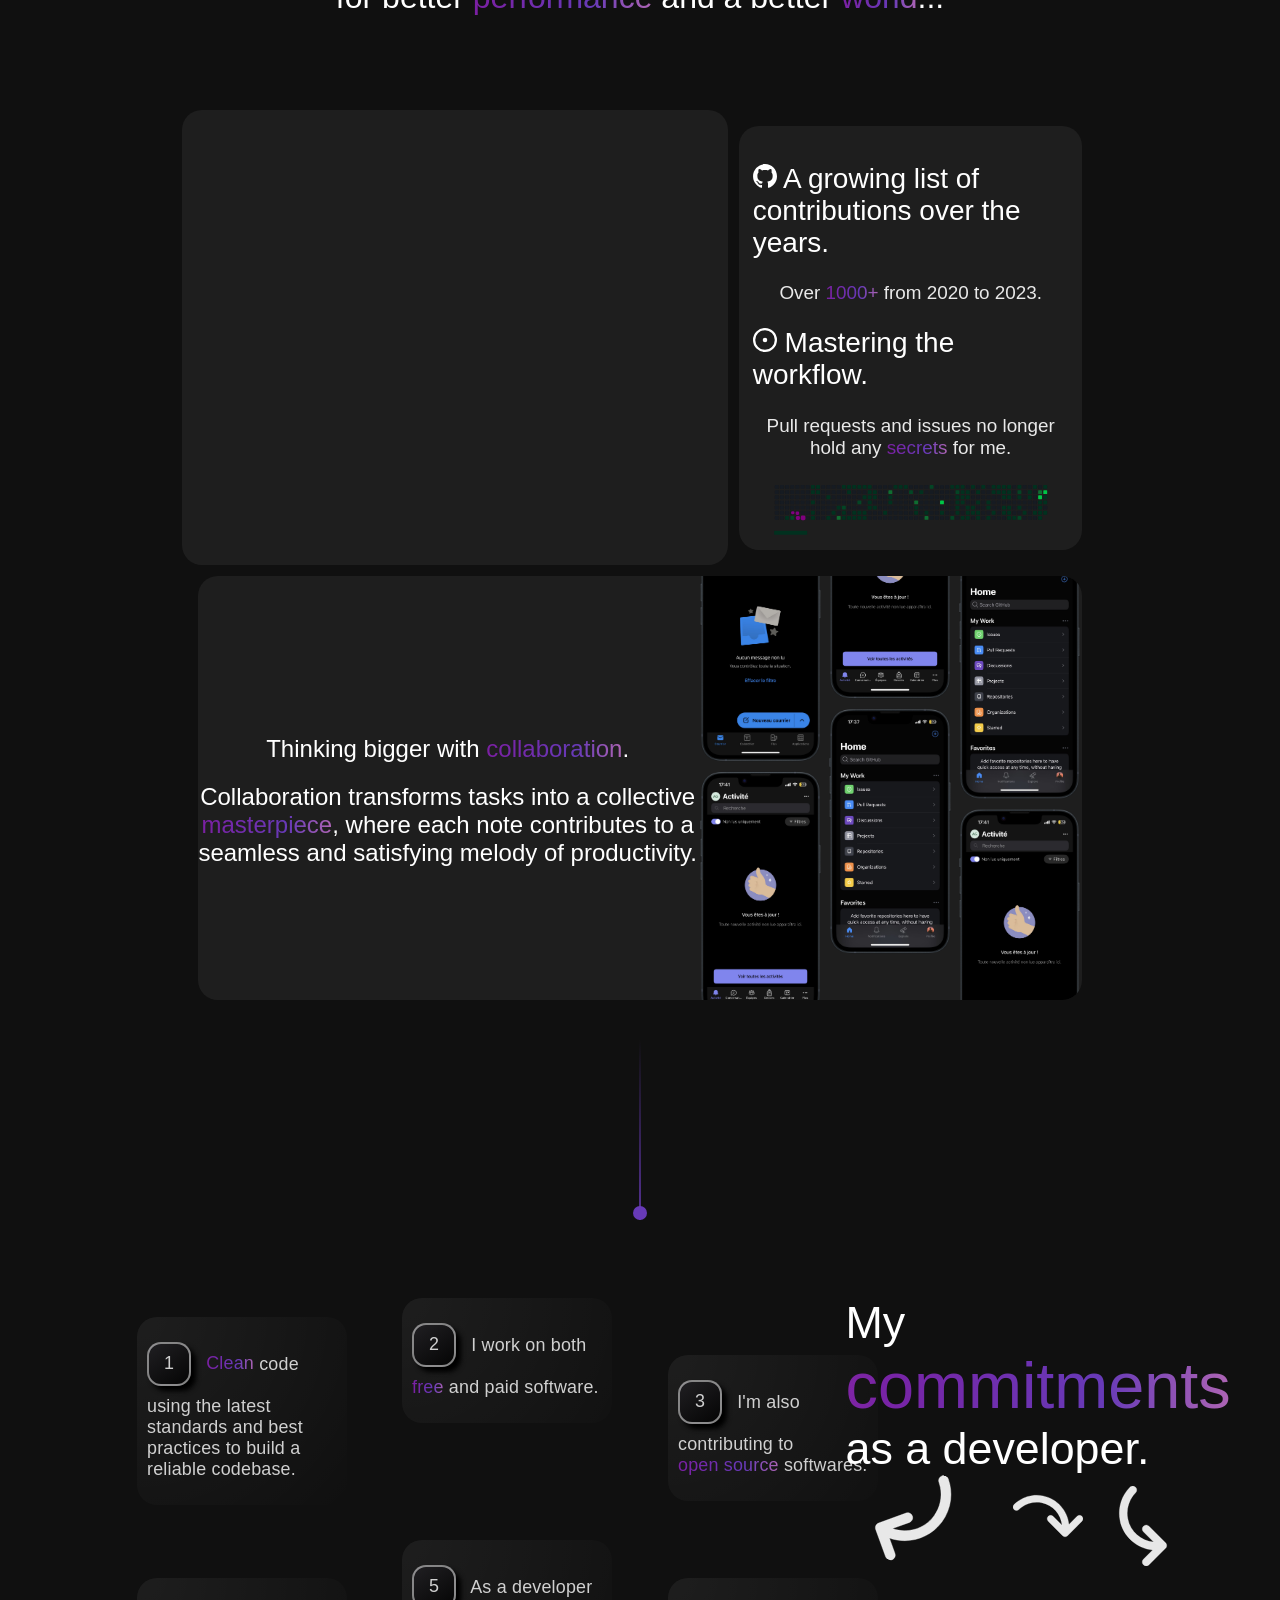
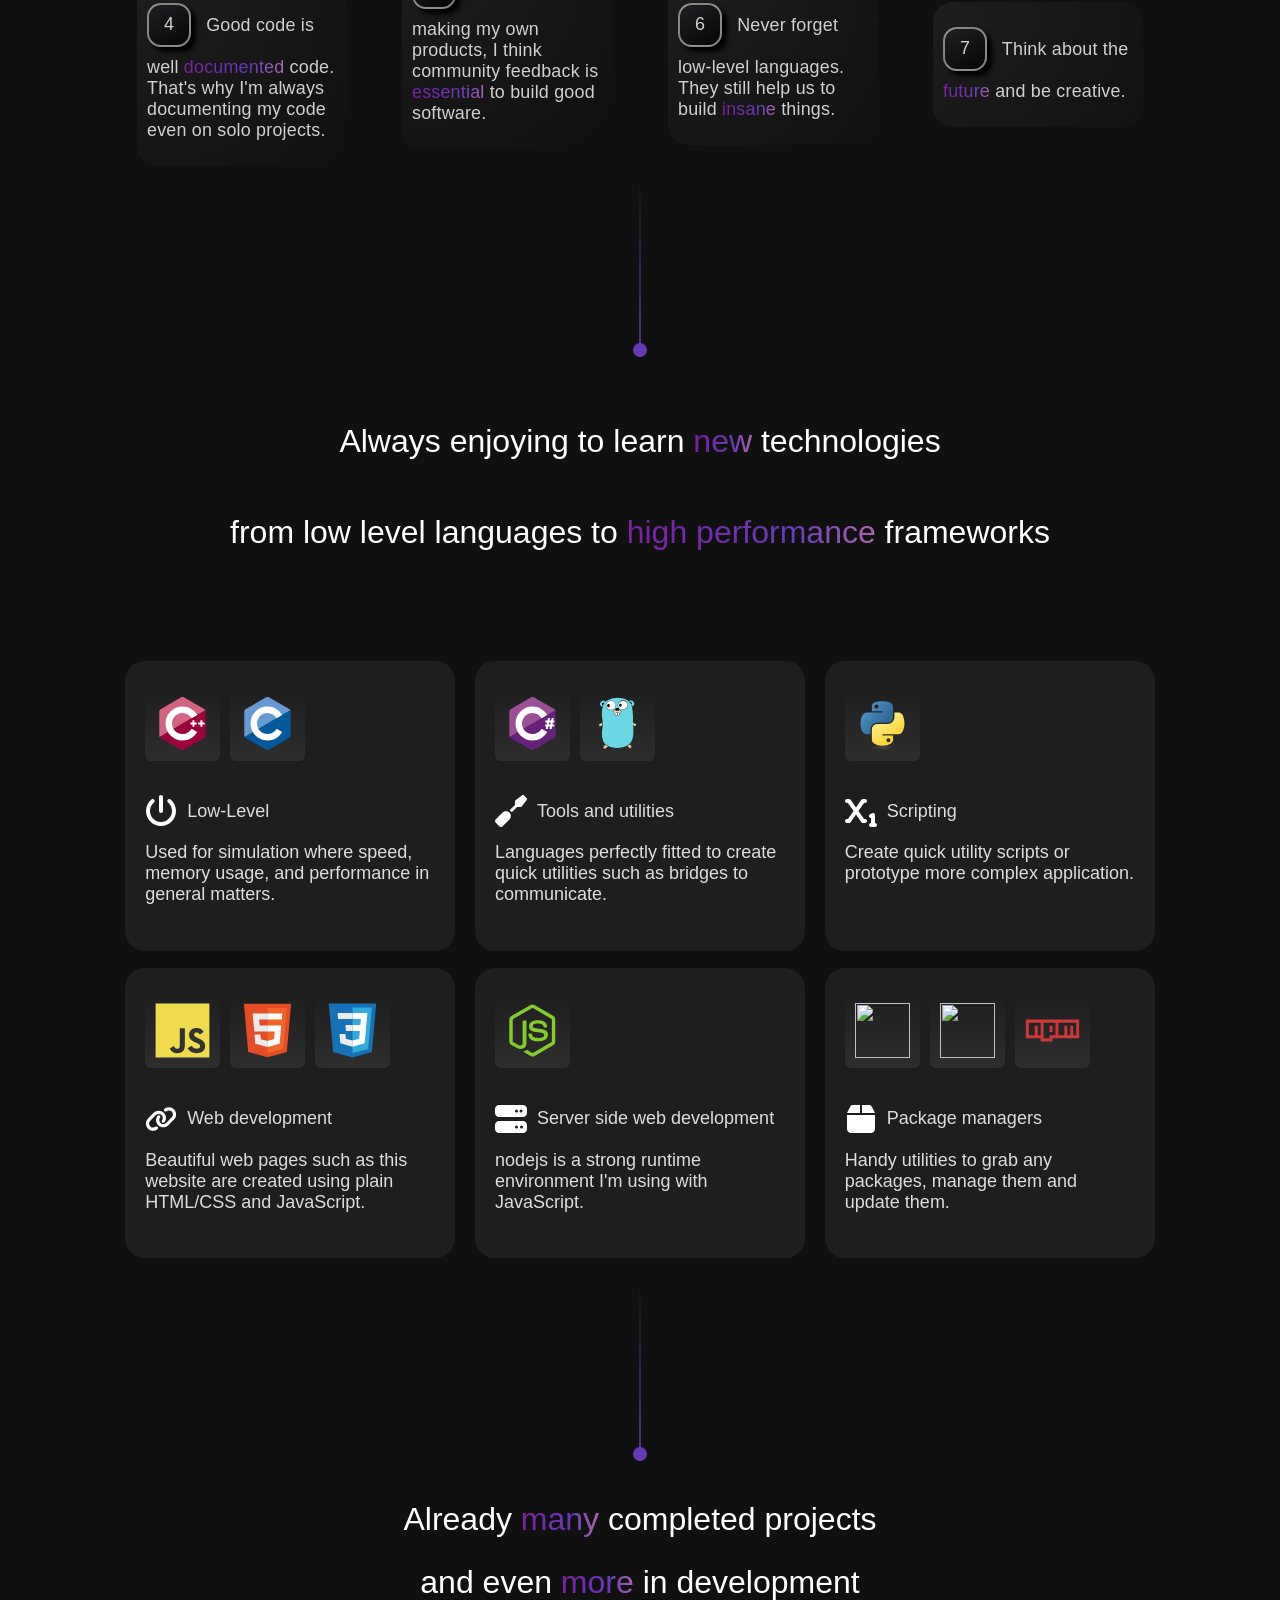
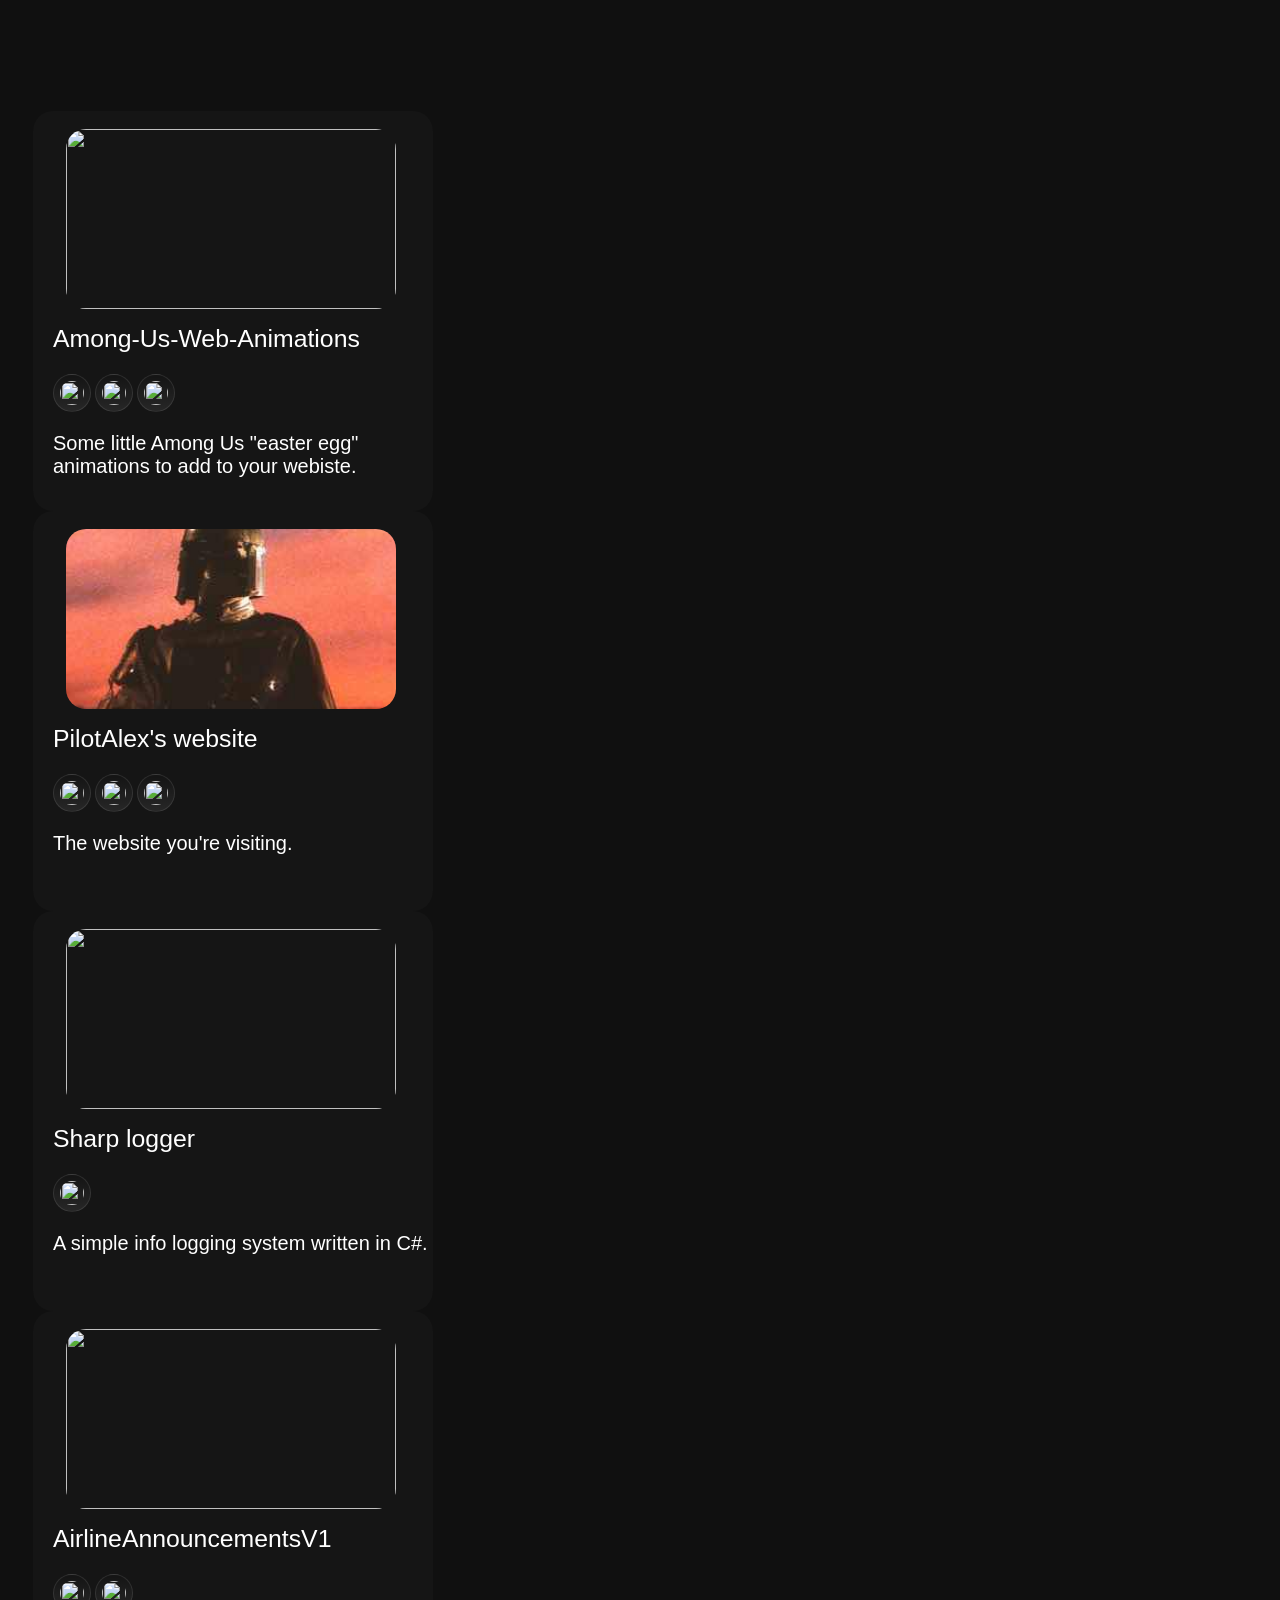
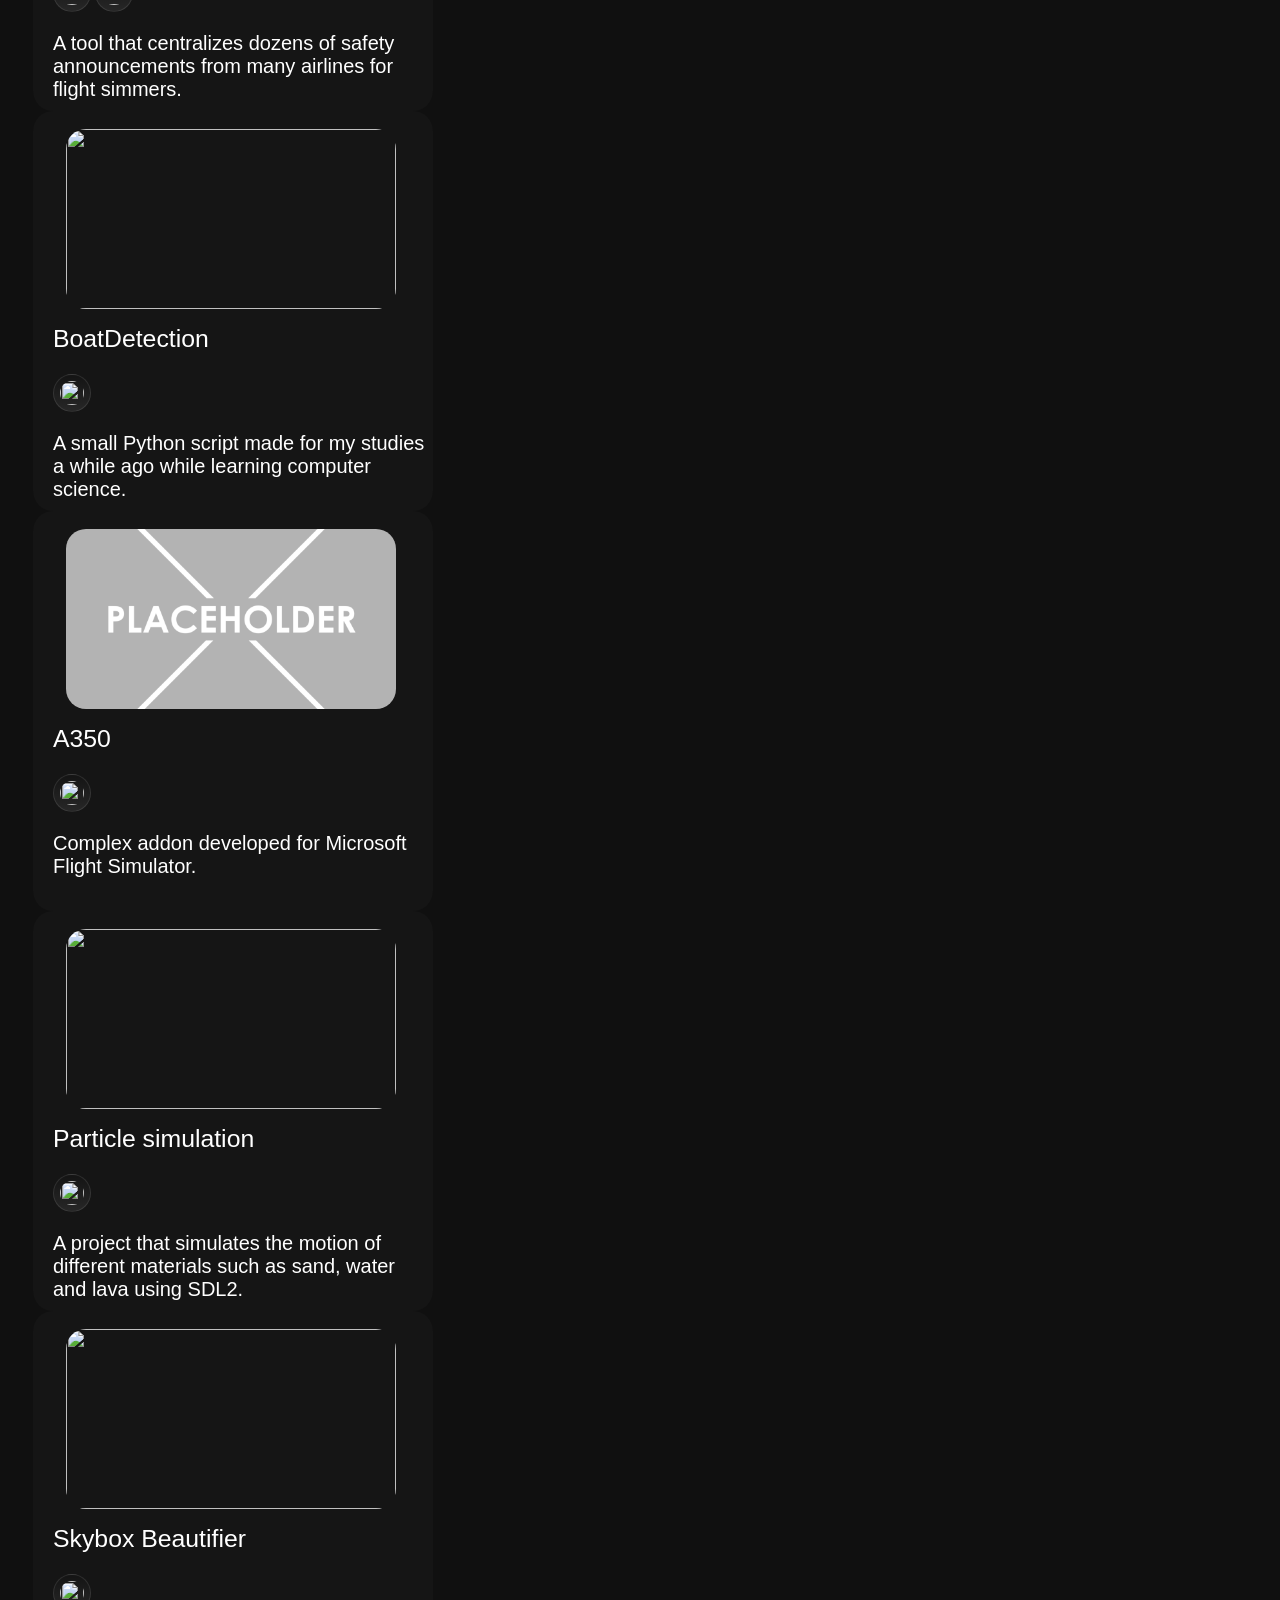
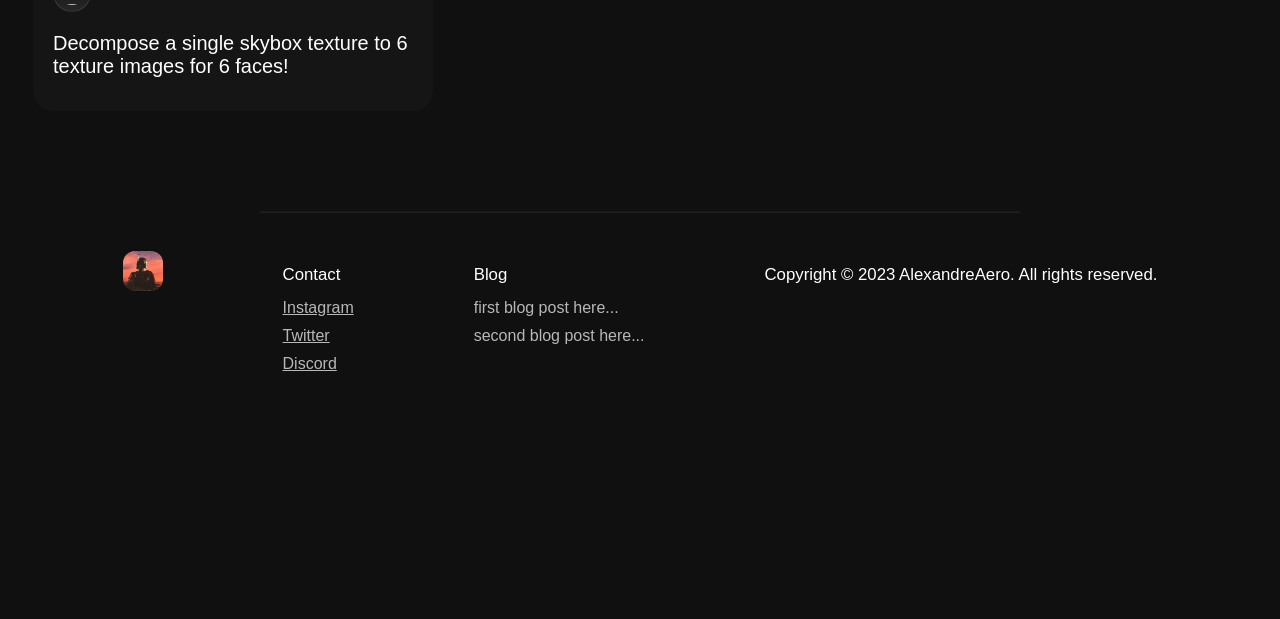
==== commit 27eb9c0d: "Redeploy" ====
--- a/index.html
+++ b/index.html
@@ -415,7 +415,7 @@
           <a>second blog post here...</a>
         </div>
         <div class="footer-copyrights">
-          <h2>Copyright © 2023 AlexandreAero. All rights reserved.</h2>
+          <h2>Copyright &copy; 2023 AlexandreAero. All rights reserved.</h2>
         </div>
       </nav>
     </footer>
